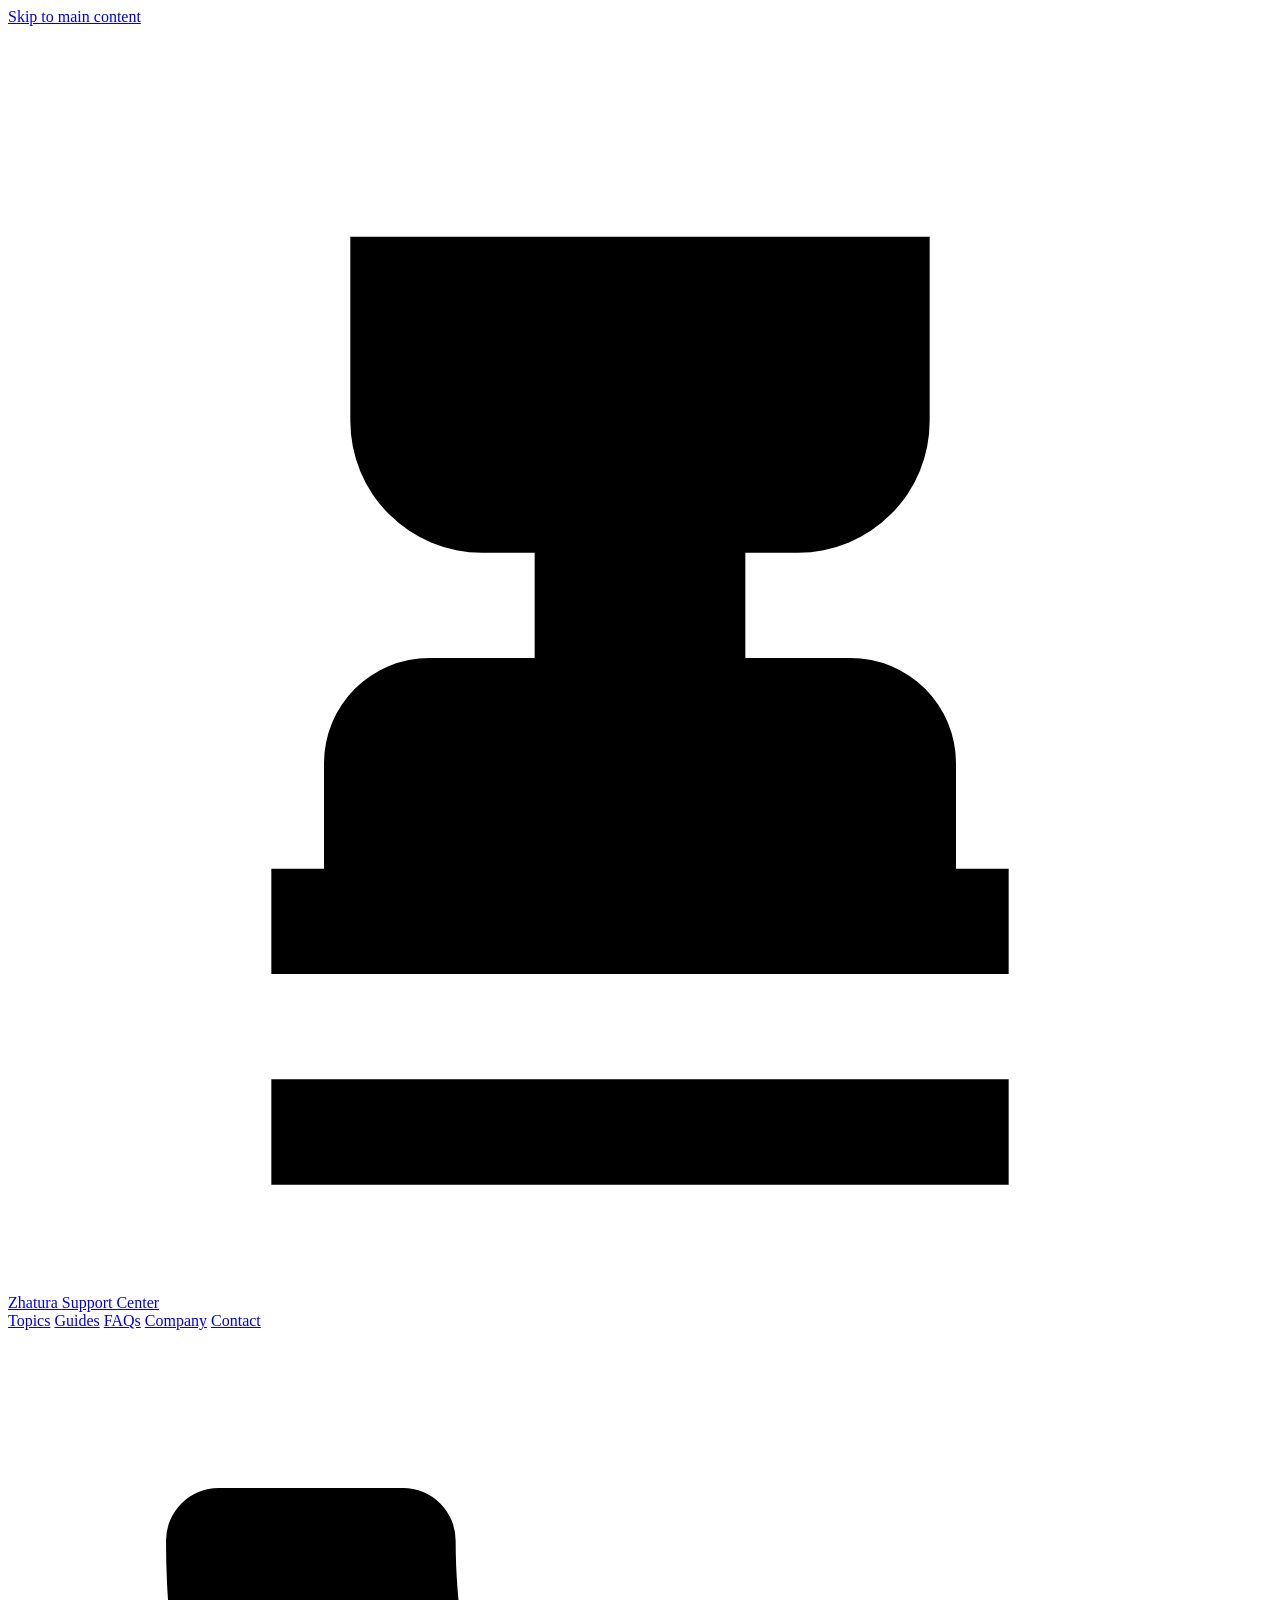
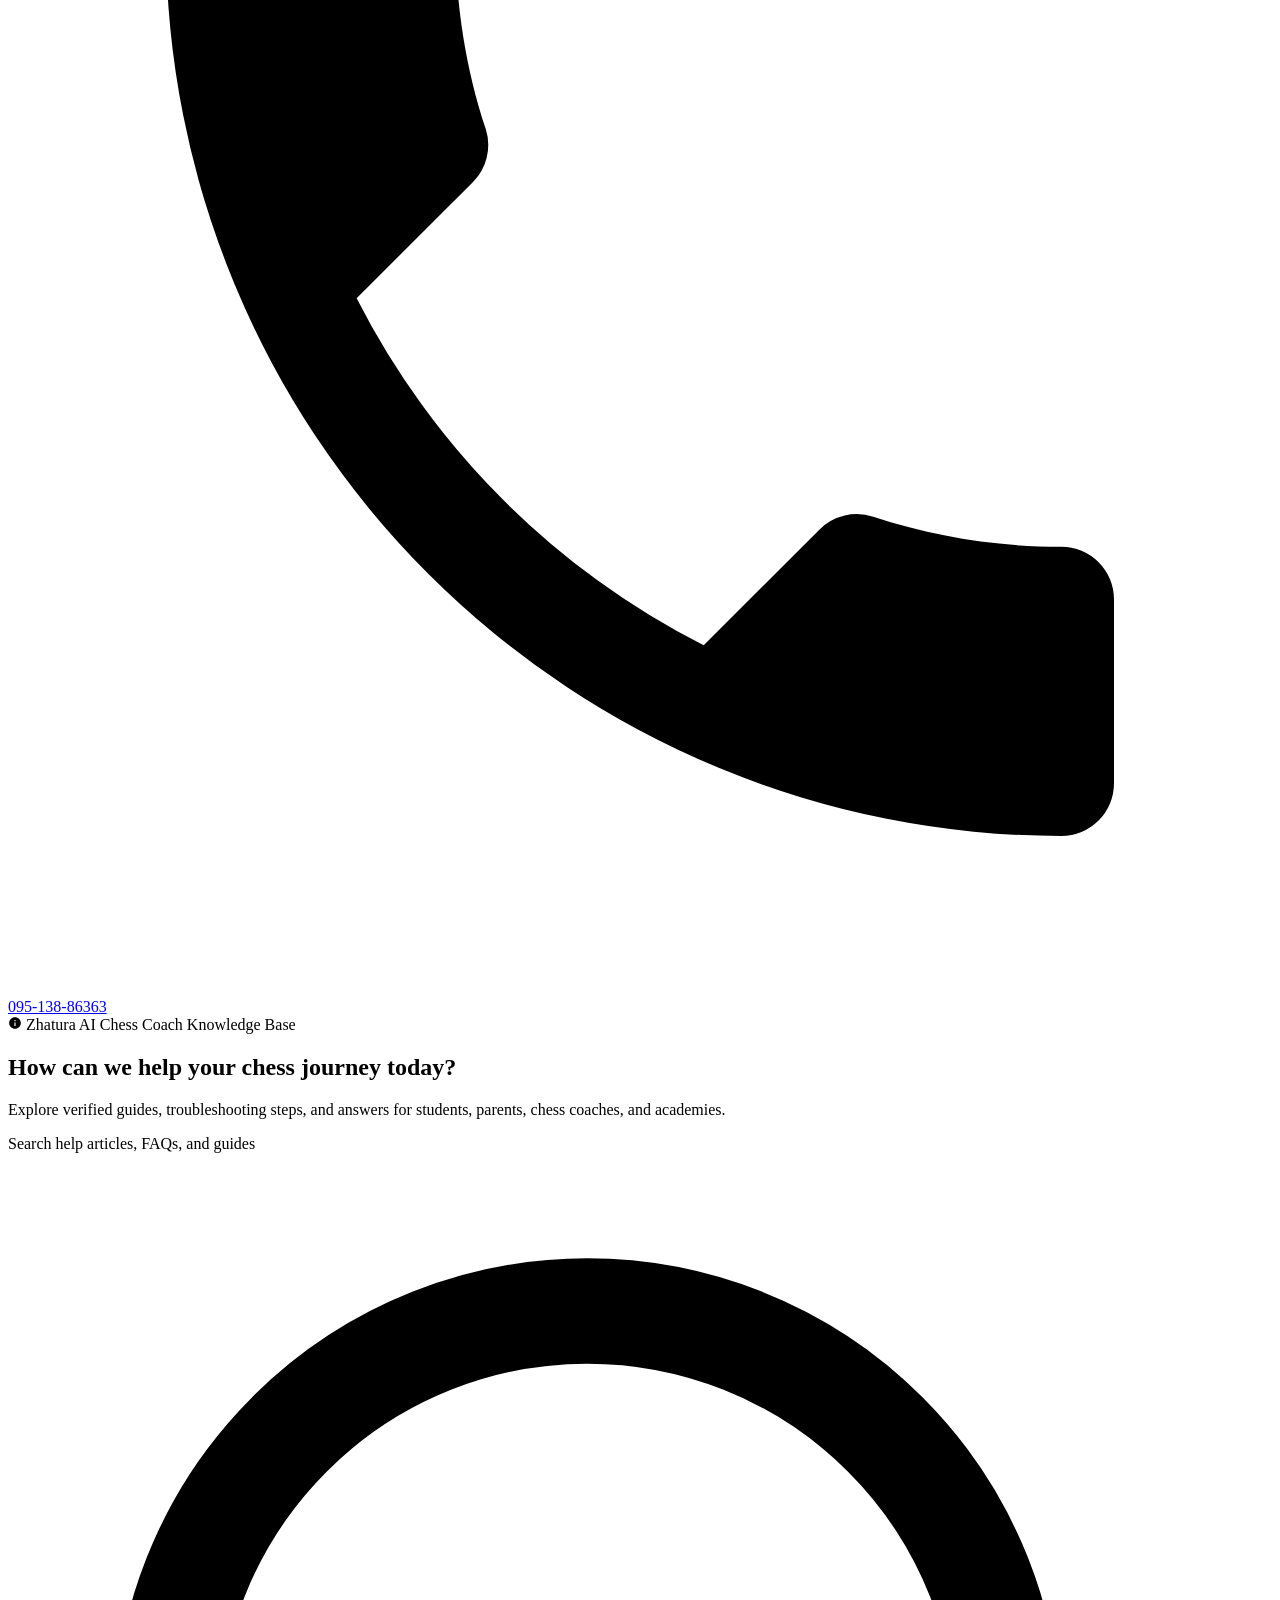
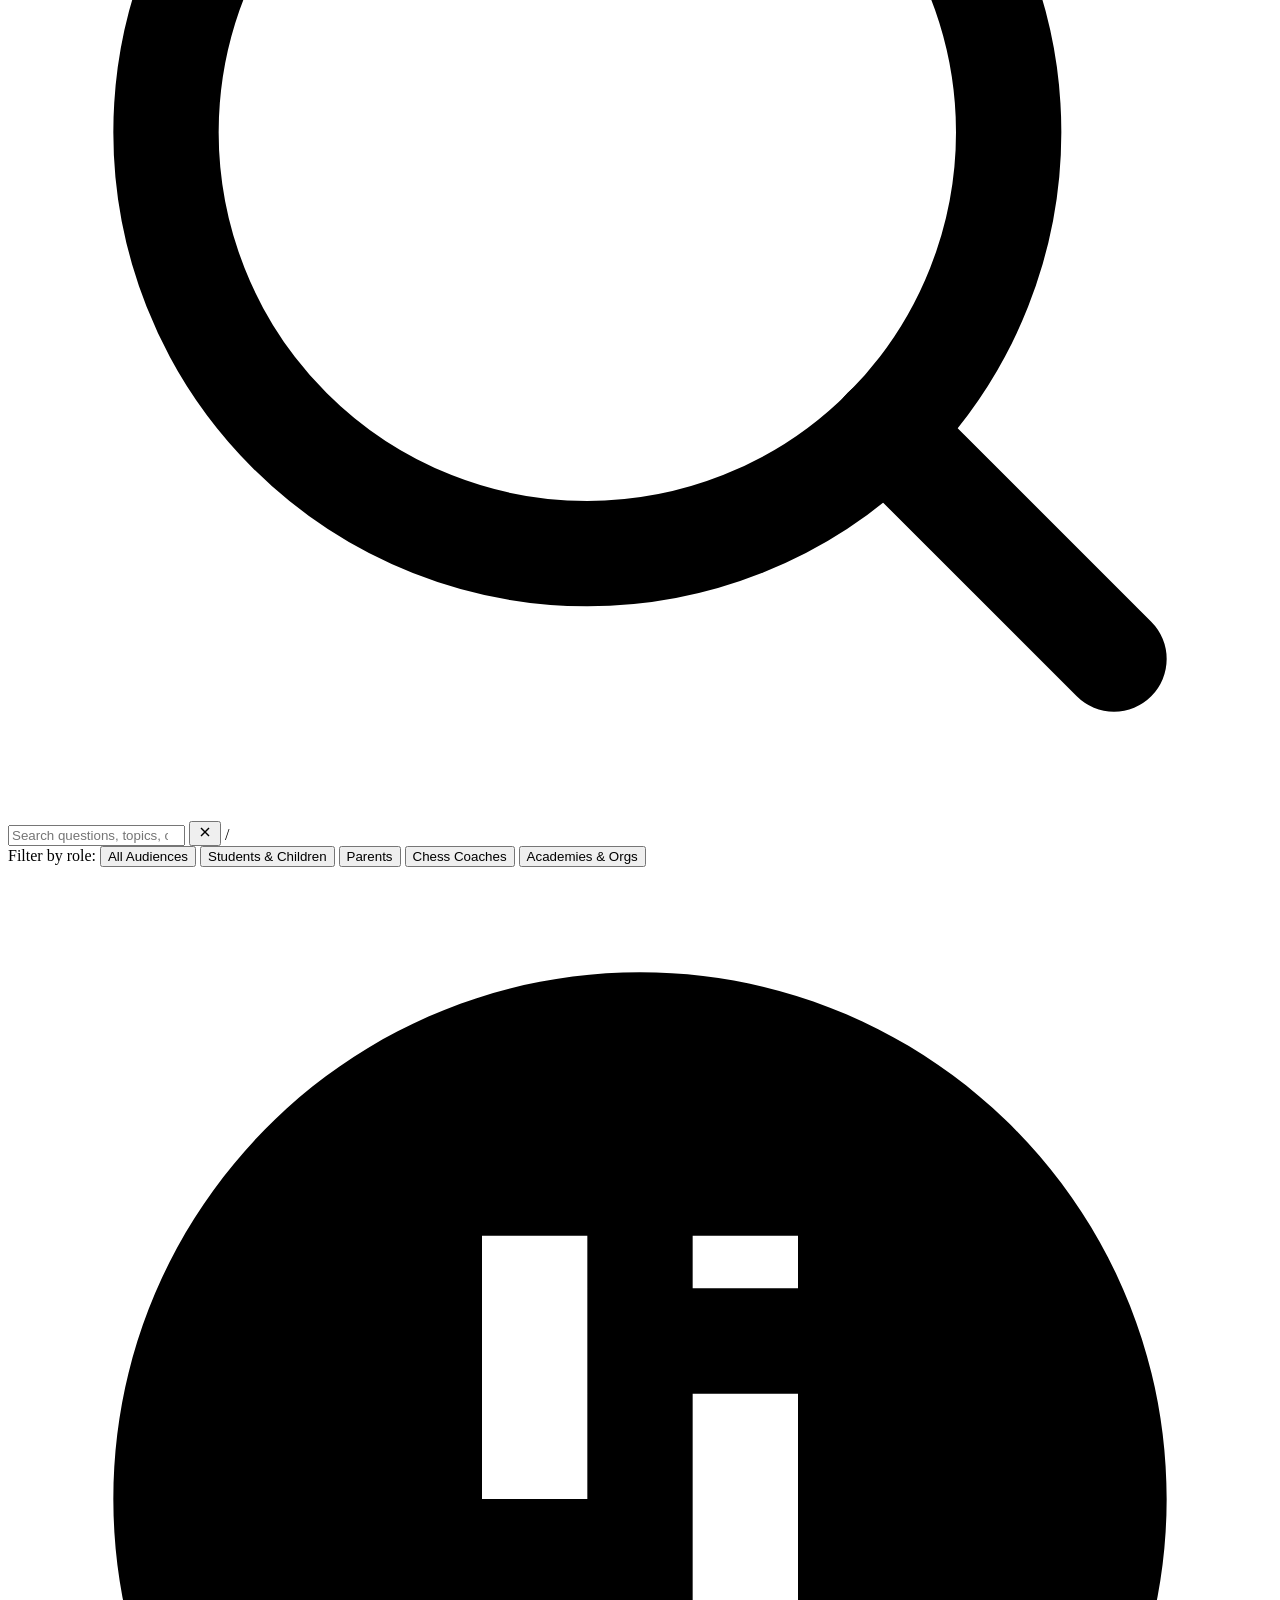
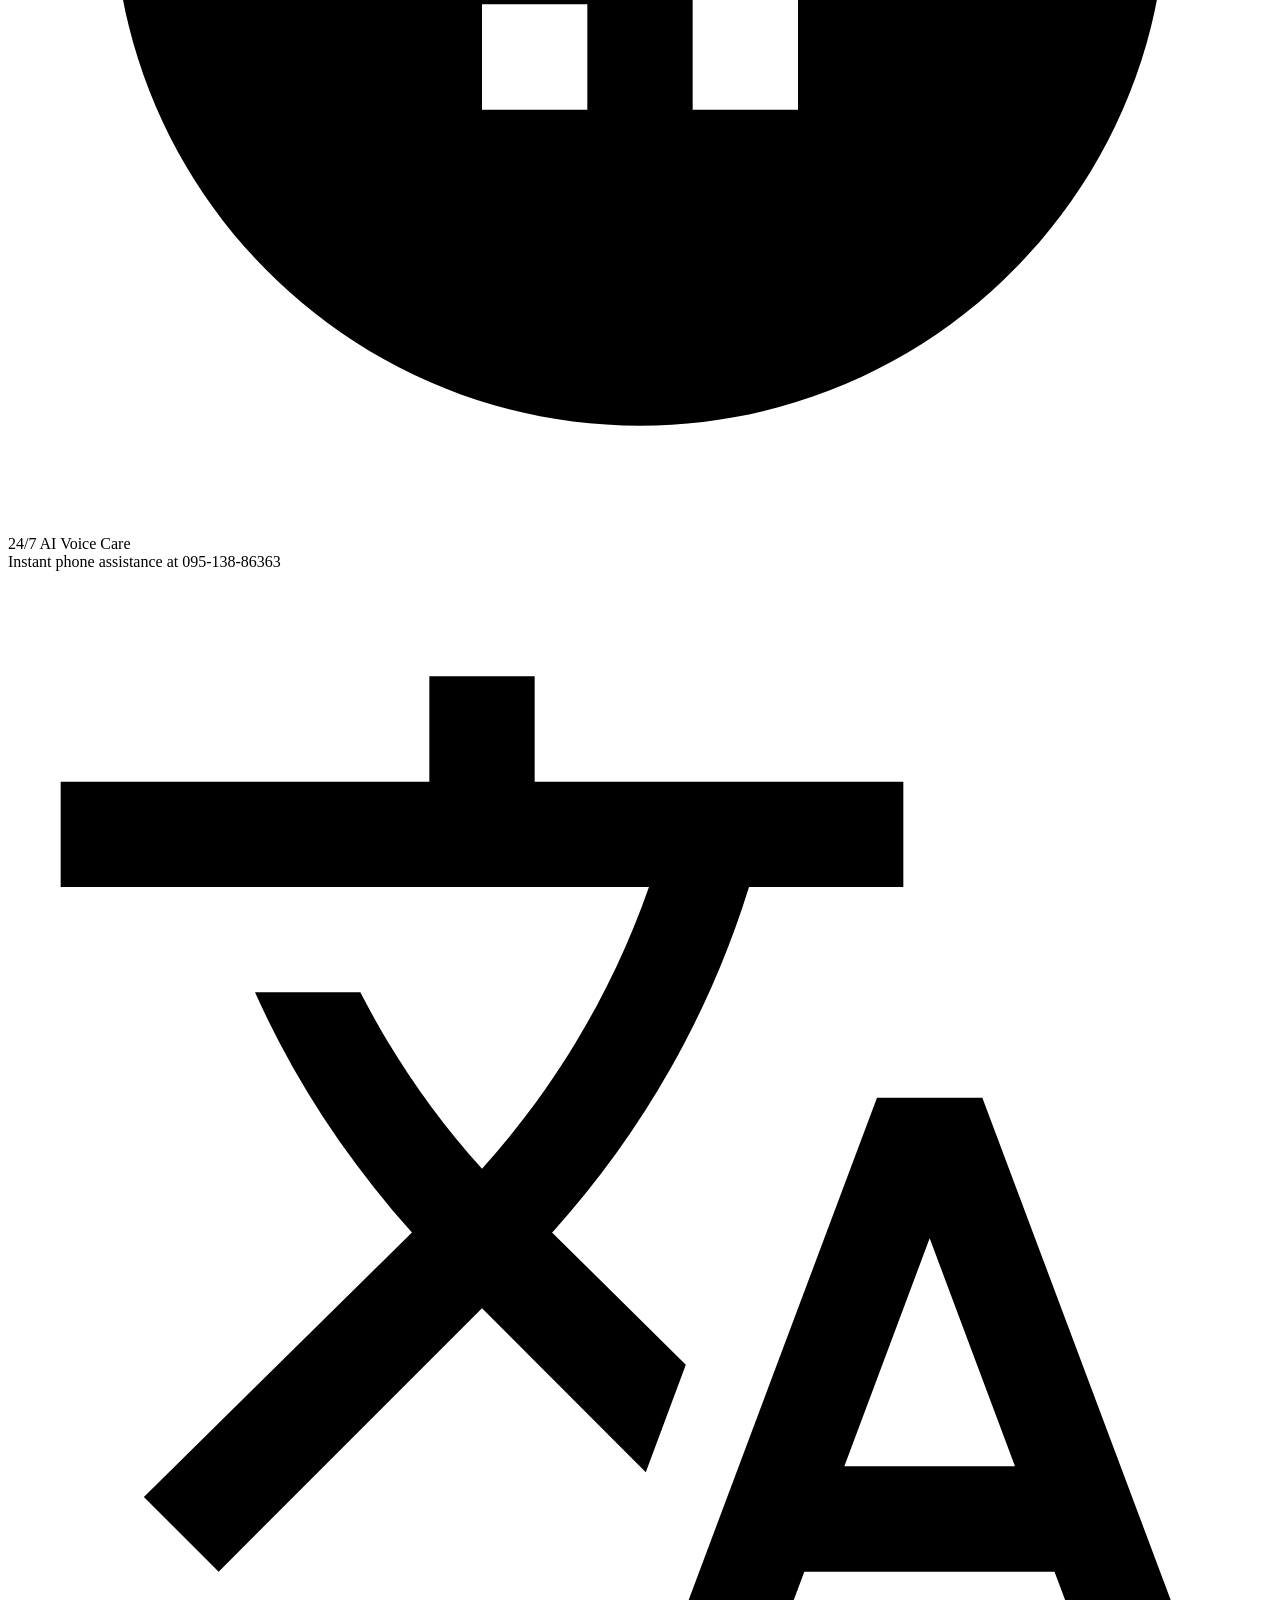
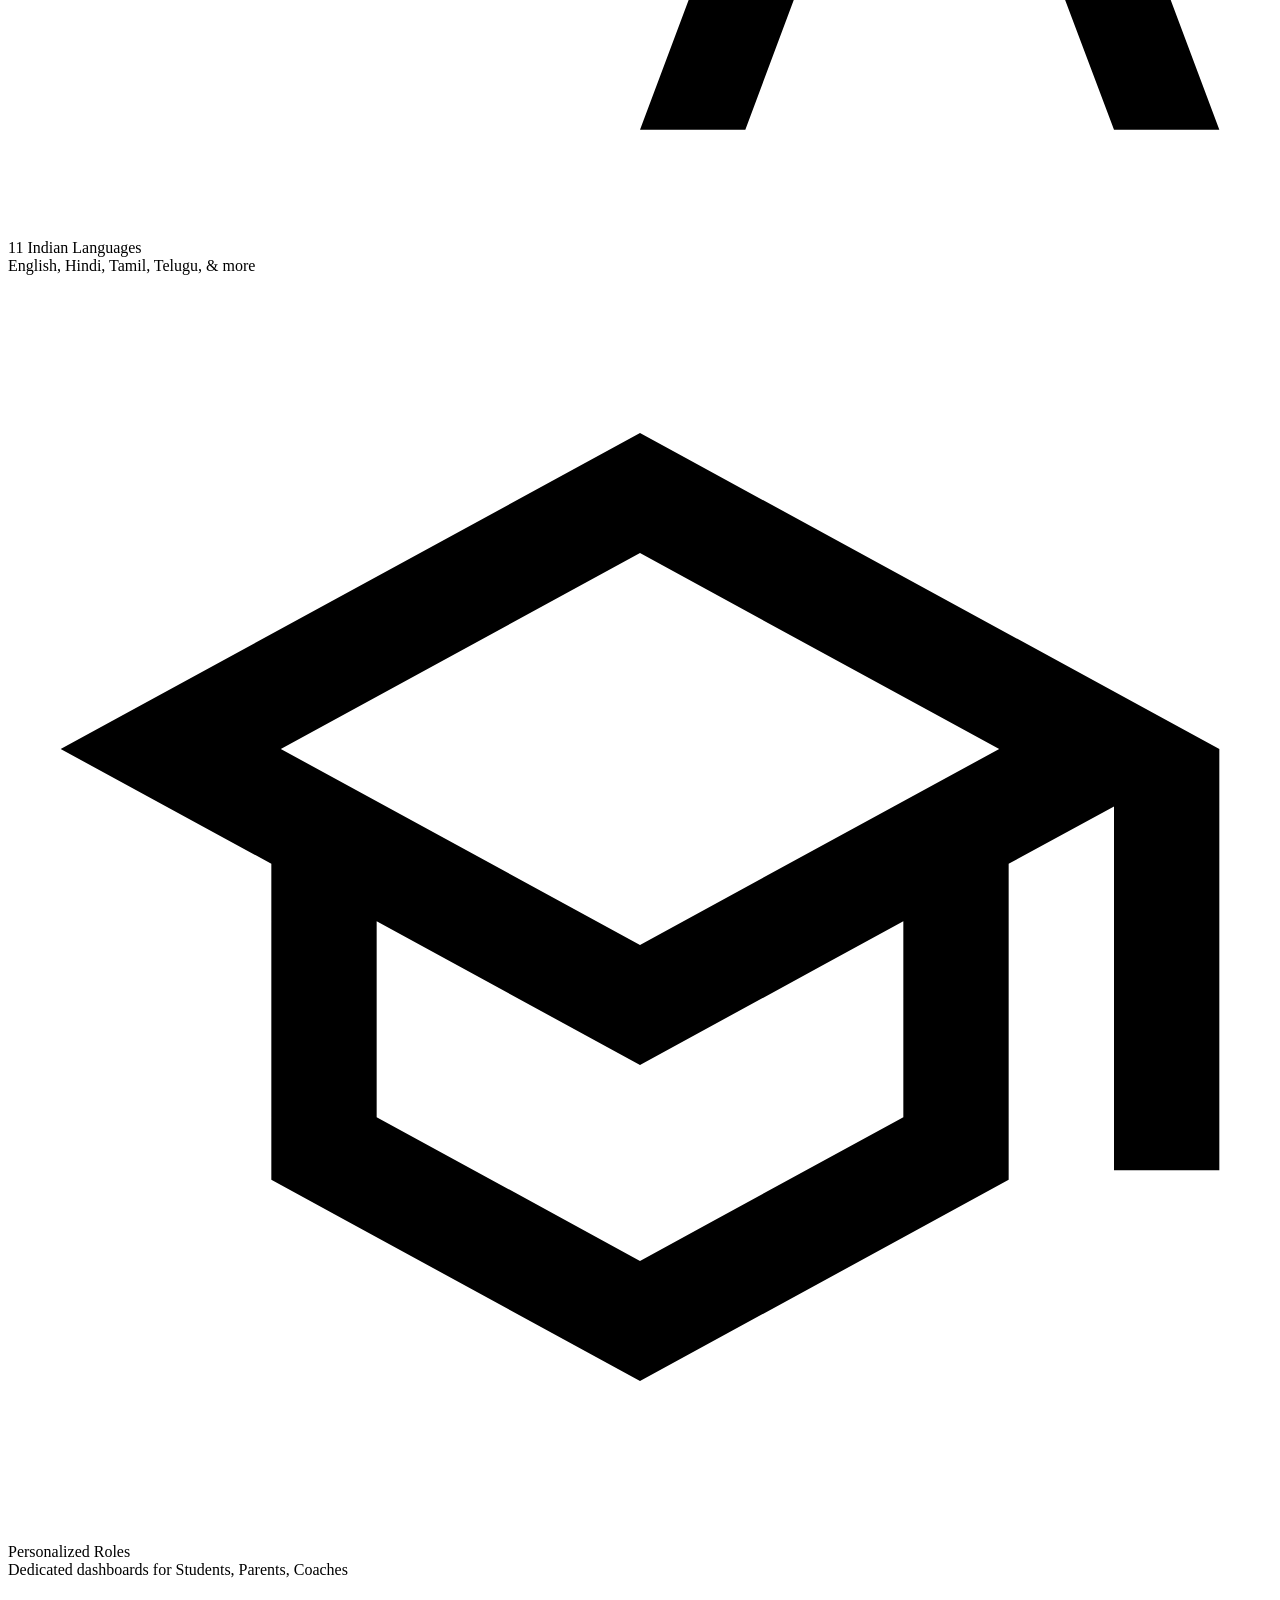
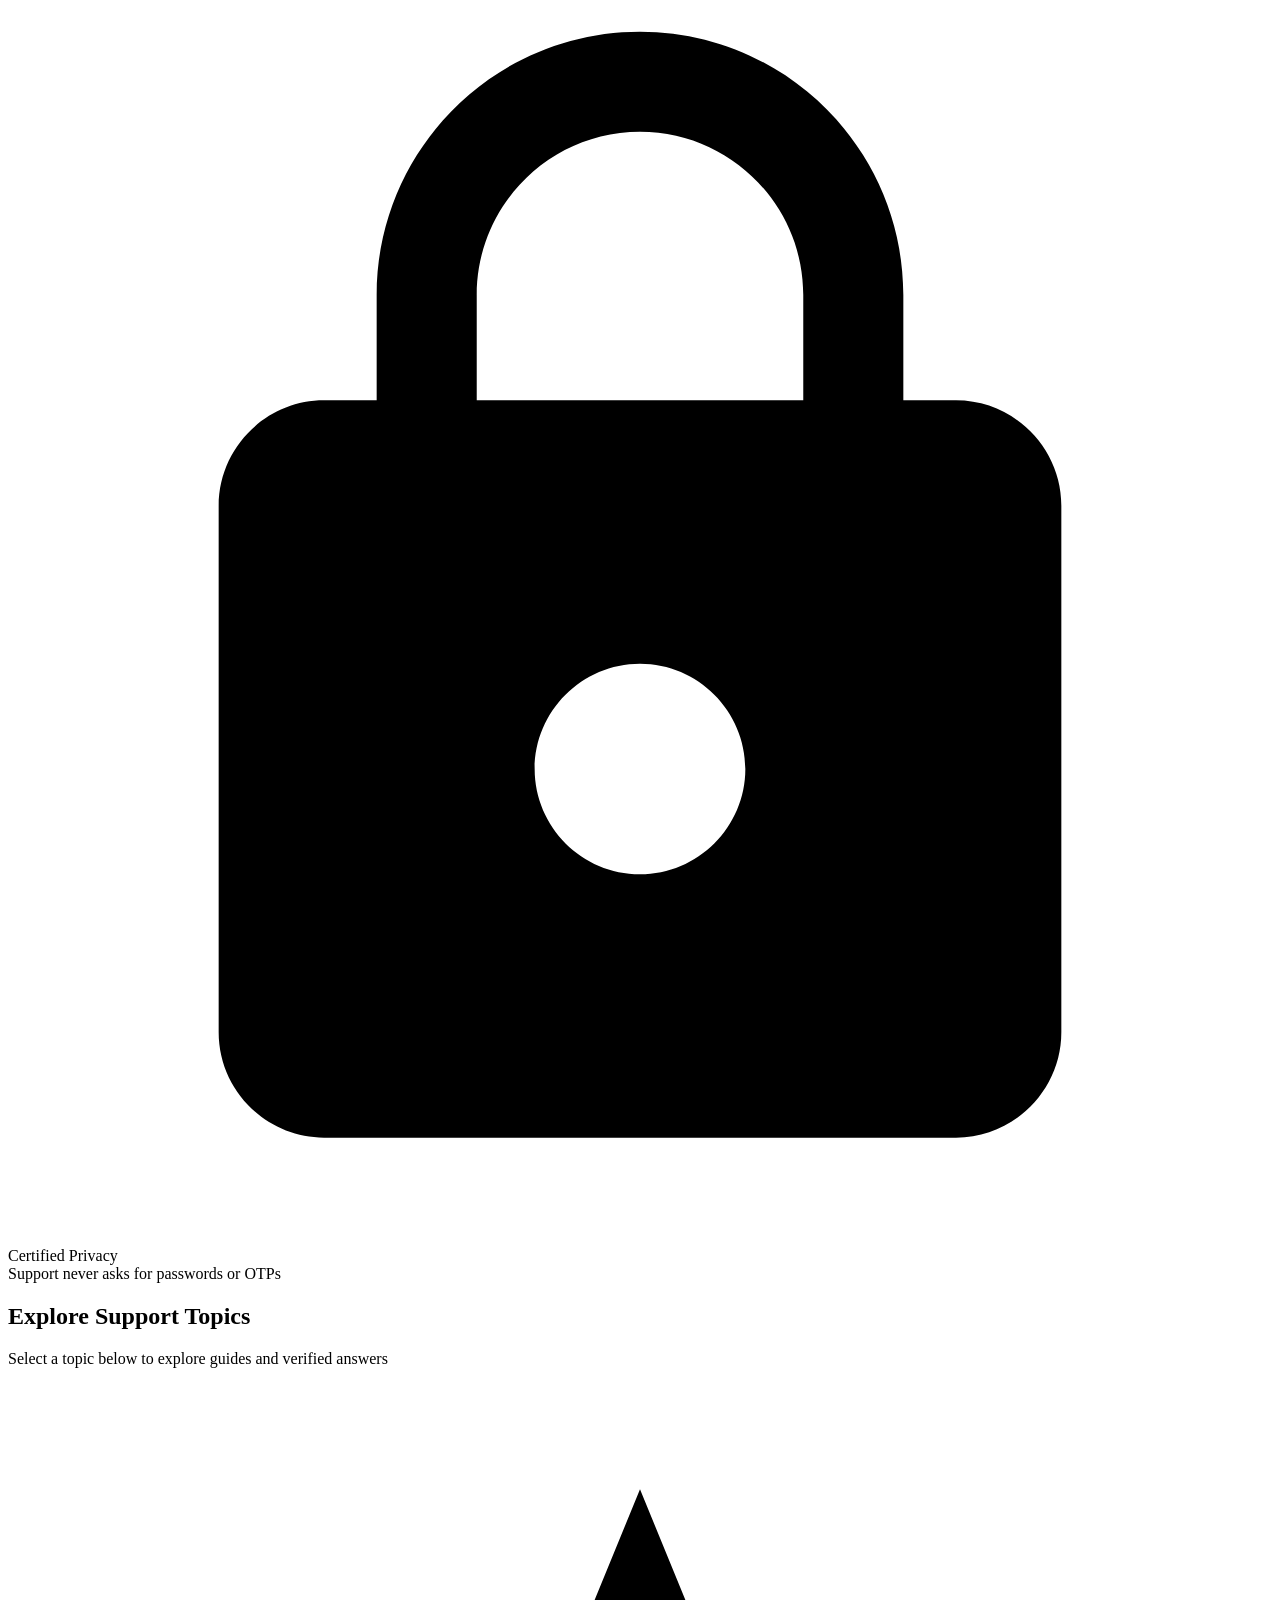
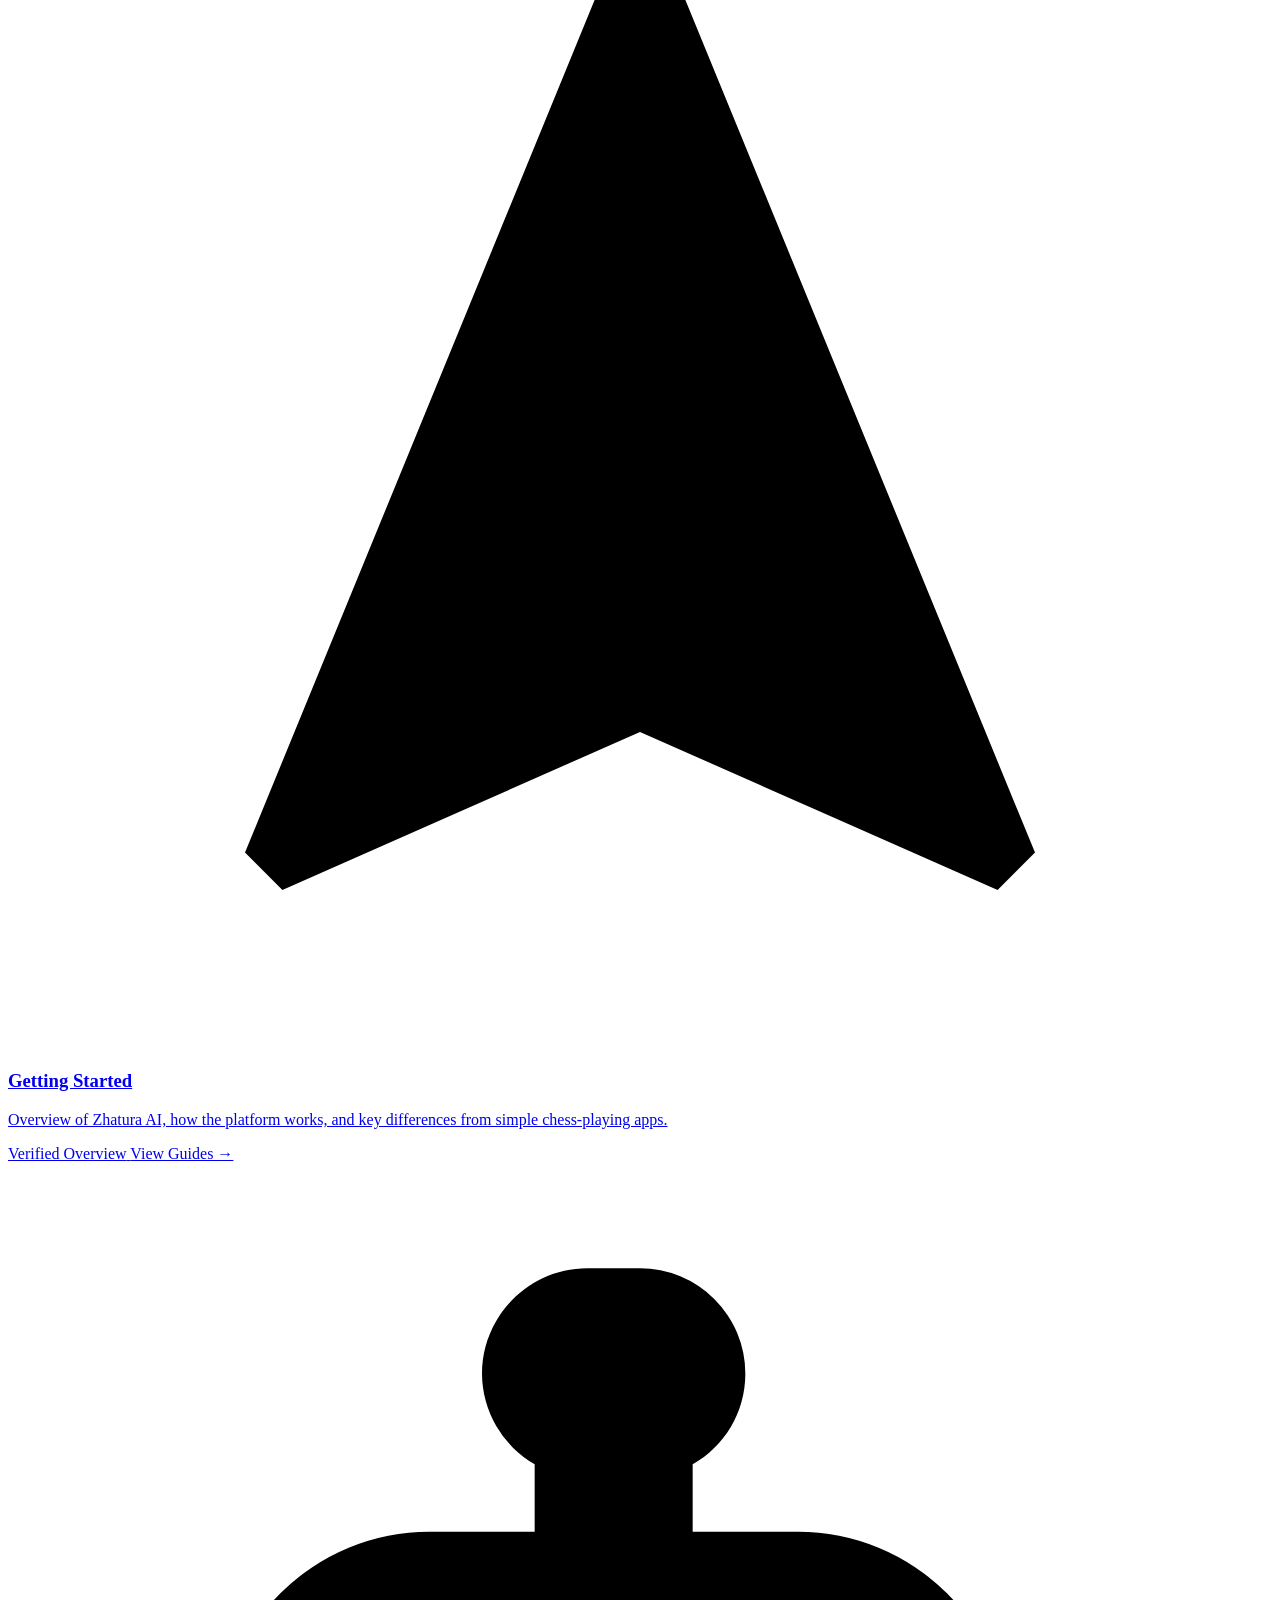
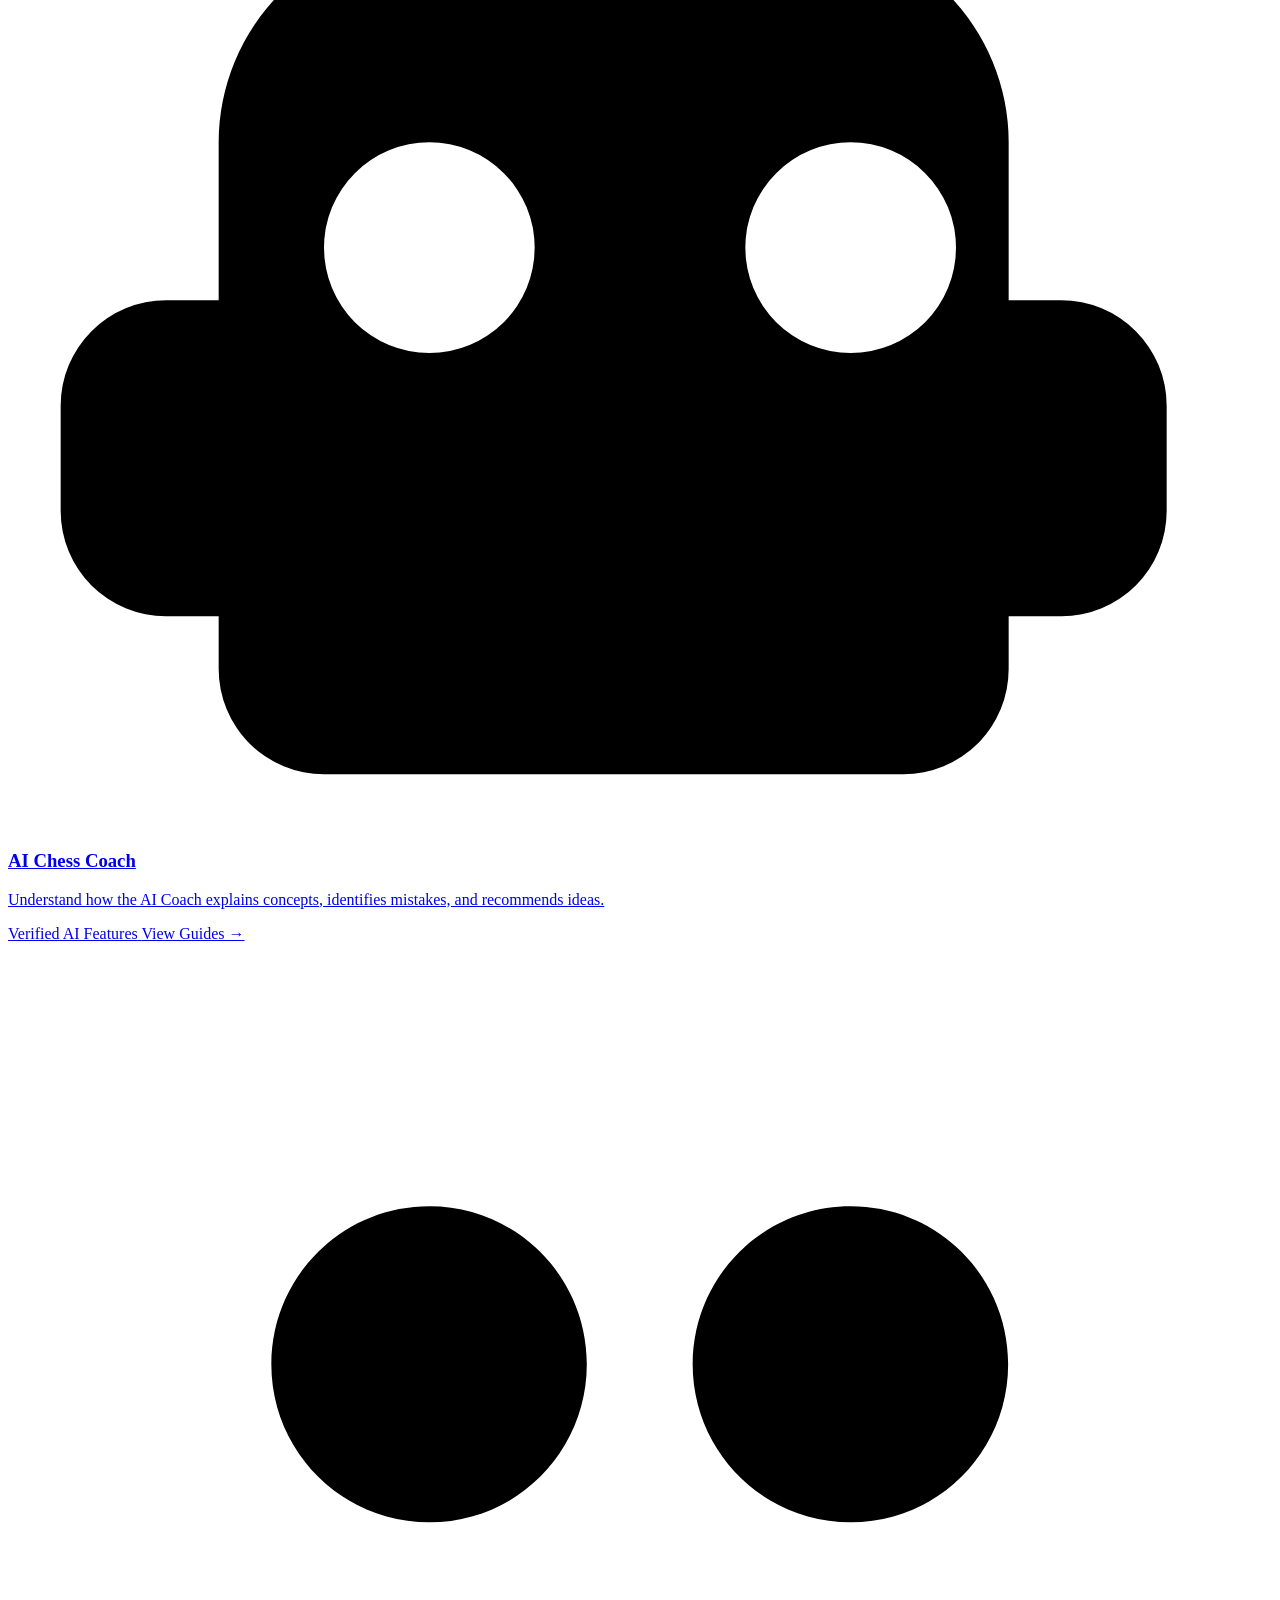
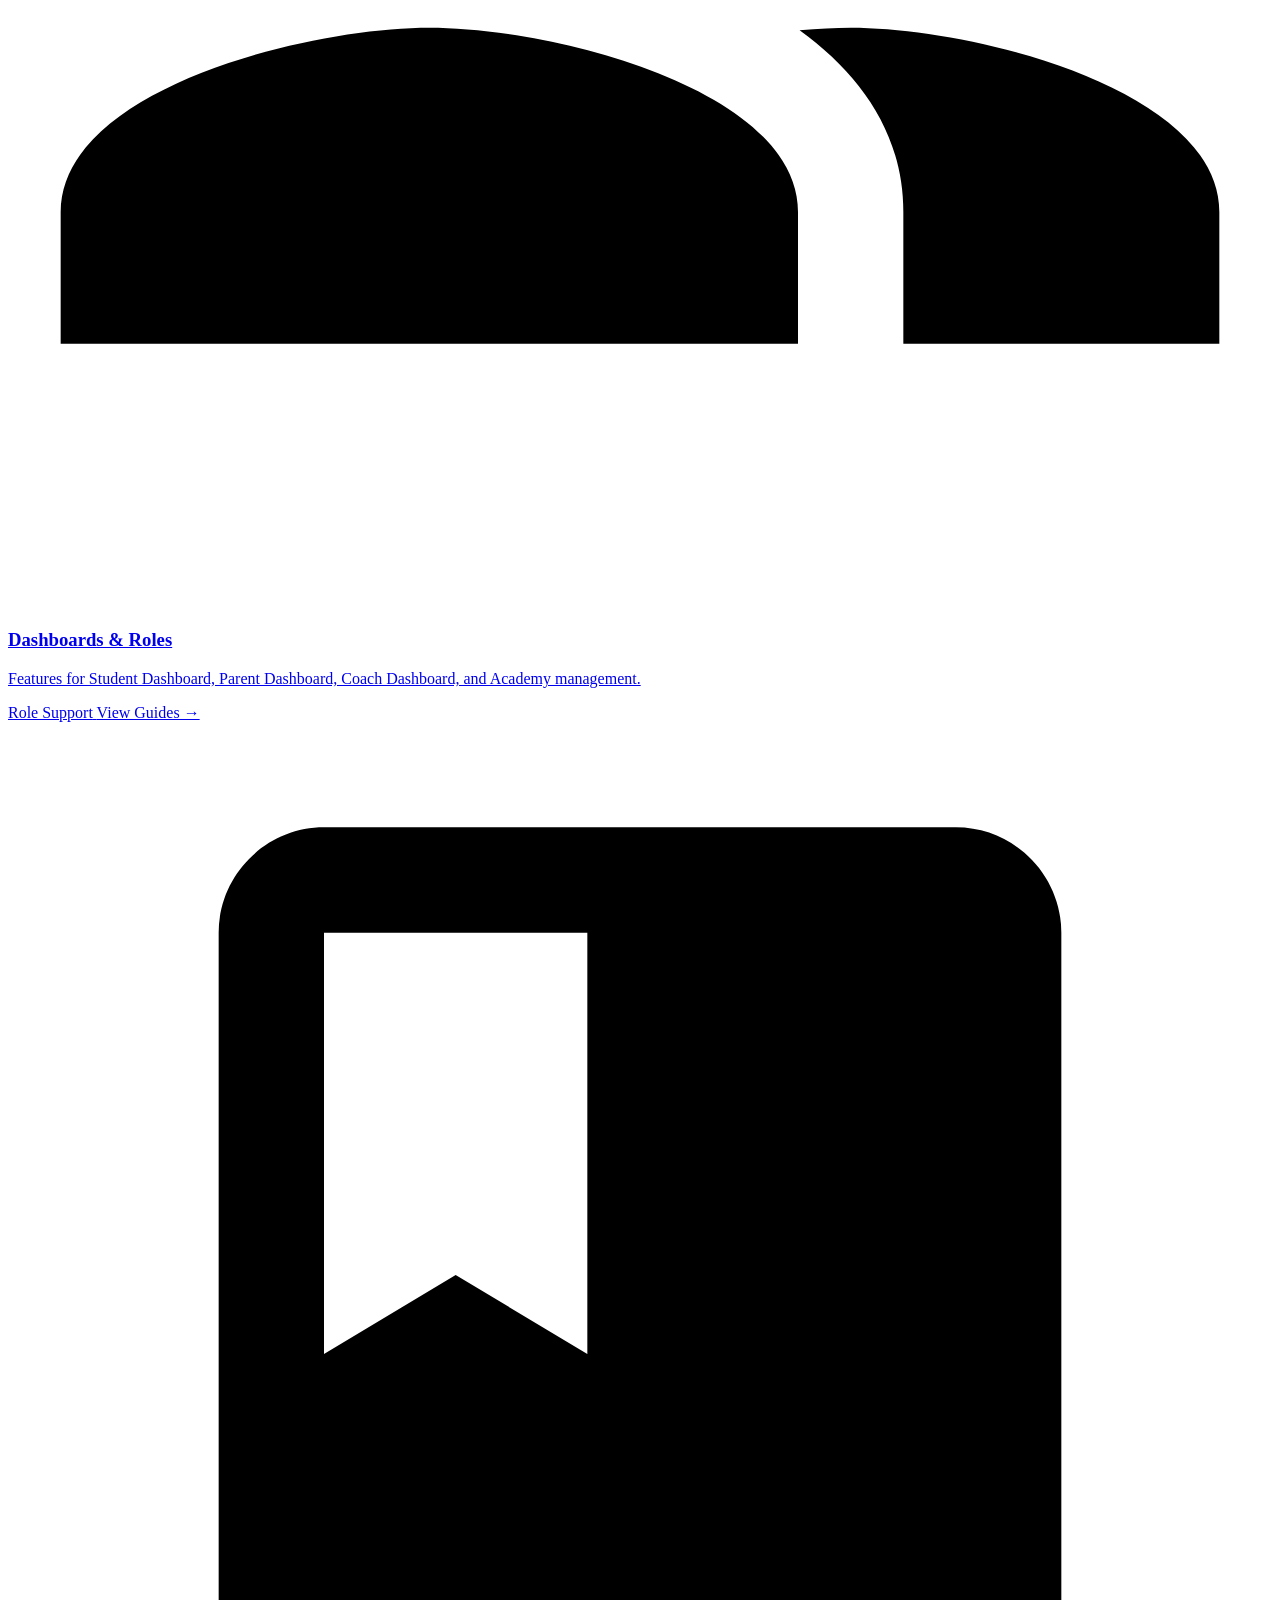
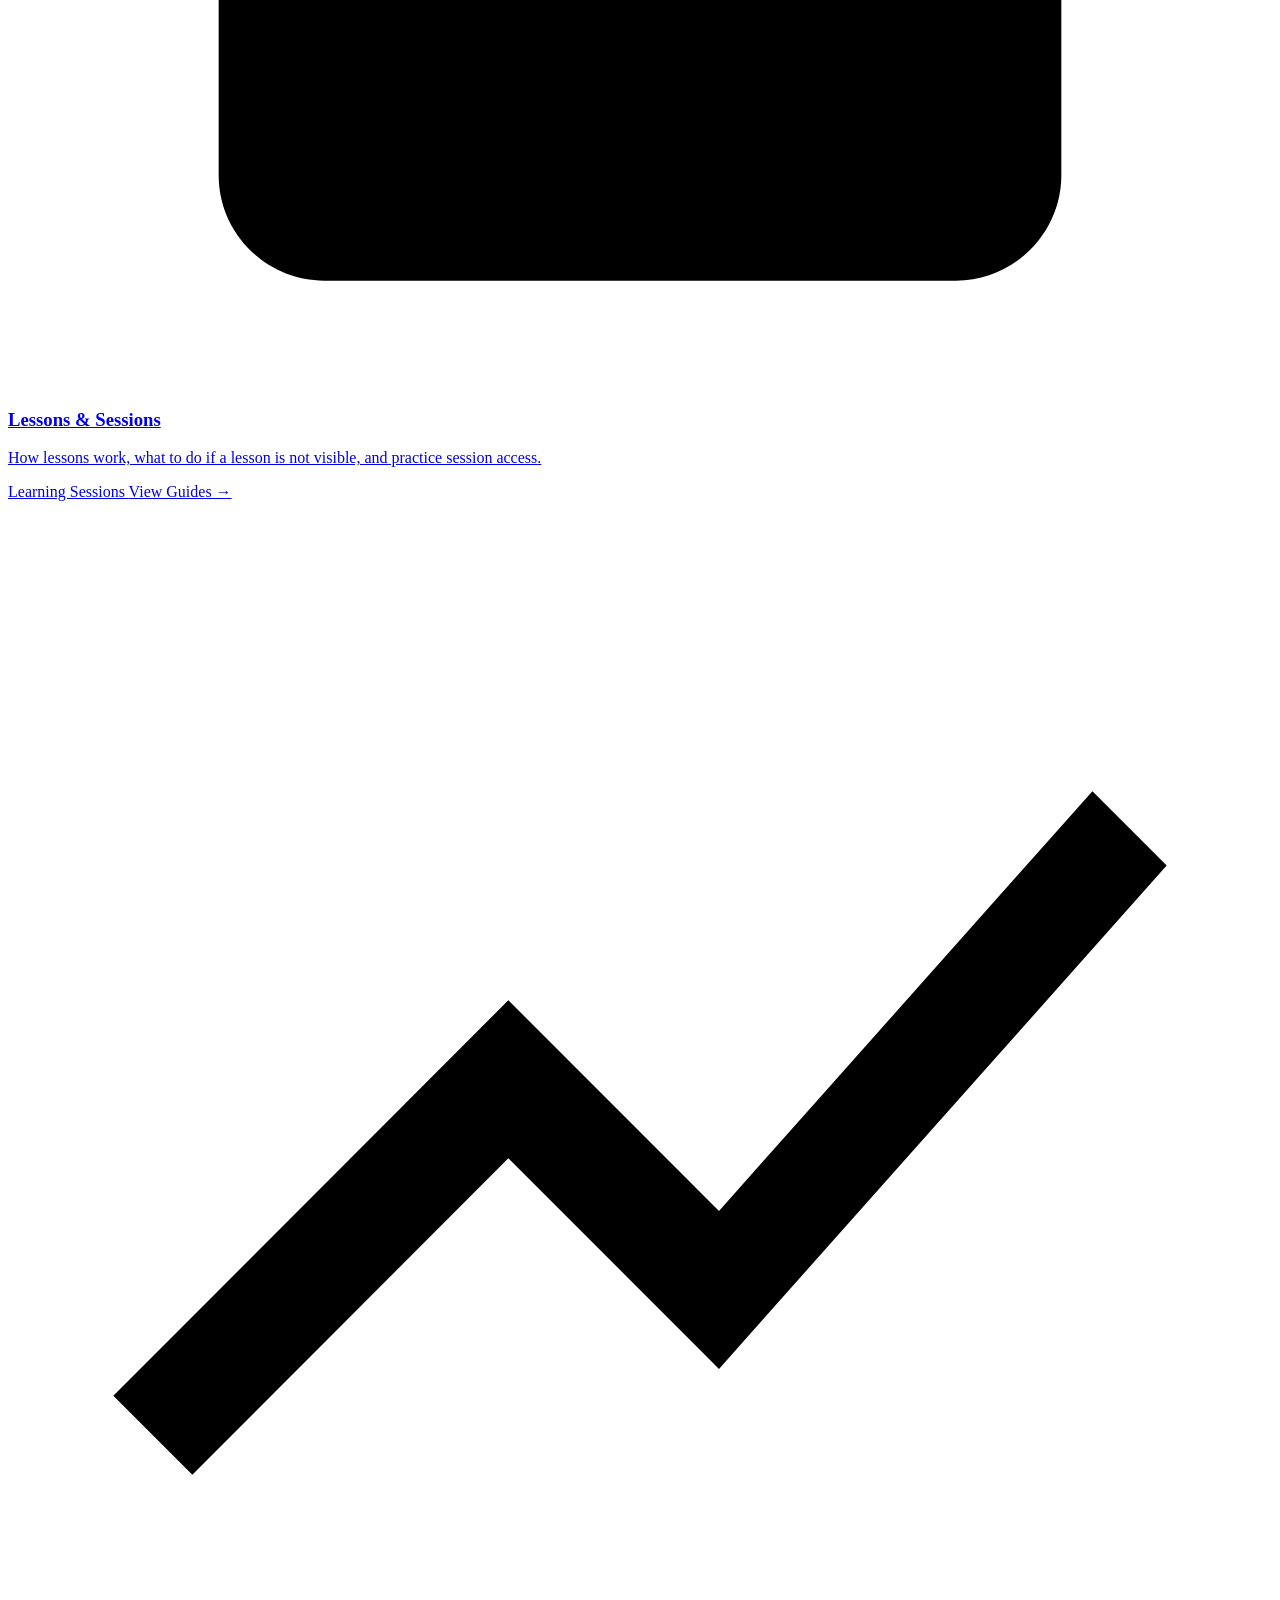
==== index.html @ fddf53a3 "Deploy to GitHub Pages" ====
<!DOCTYPE html>
<html lang="en">
<head>
  <meta charset="UTF-8">
  <meta name="viewport" content="width=device-width, initial-scale=1.0">
  <title>Zhatura AI Chess Coach — Customer Support & Help Center</title>
  <meta name="description" content="Official customer support and help center for Zhatura AI Chess Coach. Verified guides for students, parents, coaches, and chess academies.">
  <meta name="keywords" content="Zhatura, AI Chess Coach, Chess Learning, Student Dashboard, Parent Dashboard, Coach Dashboard, Customer Support, Chess Academy">
  <meta name="author" content="Namali Innovations Private Limited">
  <meta name="robots" content="index, follow">

  <!-- Open Graph / Social -->
  <meta property="og:type" content="website">
  <meta property="og:title" content="Zhatura AI Chess Coach — Customer Support & Help Center">
  <meta property="og:description" content="Find verified guides, FAQs, and 24/7 assistance for Zhatura AI Chess Coach learning platform.">
  <meta property="og:url" content="https://zhatura.com/support">
  <meta property="og:site_name" content="Zhatura Support">

  <!-- Favicon SVG -->
  <link rel="icon" type="image/svg+xml" href="data:image/svg+xml,%3Csvg xmlns='http://www.w3.org/2000/svg' viewBox='0 0 24 24' fill='%232563EB'%3E%3Cpath d='M19 22H5v-2h14v2M19 18H5v-2h14v2M17.5 7.5a2.5 2.5 0 0 1-2.5 2.5H14v2h2a2 2 0 0 1 2 2v2H6v-2a2 2 0 0 1 2-2h2v-2H9a2.5 2.5 0 0 1-2.5-2.5V4h11v3.5z'/%3E%3C/svg%3E">

  <!-- Stylesheet -->
  <link rel="stylesheet" href="/support/static/styles.css">
  <script>
    if (window.location.protocol === 'file:') {
      document.write('<link rel="stylesheet" href="./styles.css">');
    }
  </script>

  <!-- Structured Data: Organization -->
  <script type="application/ld+json">
  {
    "@context": "https://schema.org",
    "@type": "Organization",
    "name": "Namali Innovations Private Limited",
    "legalName": "Namali Innovations Private Limited",
    "foundingDate": "2025-07-23",
    "url": "https://zhatura.com",
    "logo": "https://zhatura.com/assets/logo.svg",
    "contactPoint": {
      "@type": "ContactPoint",
      "telephone": "+91-95138-86363",
      "contactType": "customer service",
      "availableLanguage": [
        "English", "Hindi", "Bengali", "Tamil", "Telugu",
        "Kannada", "Malayalam", "Marathi", "Gujarati", "Punjabi", "Odia"
      ]
    },
    "address": {
      "@type": "PostalAddress",
      "streetAddress": "6/124, Golden City, Nochiodaipatty, Koovanuthu",
      "addressLocality": "Dindigul",
      "addressRegion": "Tamil Nadu",
      "postalCode": "624003",
      "addressCountry": "IN"
    }
  }
  </script>

  <!-- Structured Data: FAQPage -->
  <script type="application/ld+json">
  {
    "@context": "https://schema.org",
    "@type": "FAQPage",
    "mainEntity": [
      {
        "@type": "Question",
        "name": "What is Zhatura?",
        "acceptedAnswer": {
          "@type": "Answer",
          "text": "Zhatura is an AI-powered chess learning platform for students, children, parents, chess coaches, chess academies, and organizations."
        }
      },
      {
        "@type": "Question",
        "name": "What is the Zhatura AI Chess Coach?",
        "acceptedAnswer": {
          "@type": "Answer",
          "text": "The Zhatura AI Chess Coach is Zhatura's AI coach for learning chess. It explains concepts, points out mistakes, and suggests better ideas during practice and review."
        }
      },
      {
        "@type": "Question",
        "name": "How do students log into Zhatura?",
        "acceptedAnswer": {
          "@type": "Answer",
          "text": "Students log in through the Student Dashboard. For account-specific issues, contact customer support at 095-138-86363."
        }
      },
      {
        "@type": "Question",
        "name": "Can parents track child chess learning progress?",
        "acceptedAnswer": {
          "@type": "Answer",
          "text": "Yes, parents can view their child's chess learning progress in the dedicated Parent Dashboard."
        }
      },
      {
        "@type": "Question",
        "name": "How can I inquire about current plans and pricing?",
        "acceptedAnswer": {
          "@type": "Answer",
          "text": "For current plan or pricing information, please contact Zhatura Customer Support directly at 095-138-86363."
        }
      }
    ]
  }
  </script>
</head>
<body>
  <!-- Accessible Skip Link -->
  <a href="#main-content" class="skip-link">Skip to main content</a>

  <!-- Site Header -->
  <header class="site-header" role="banner">
    <div class="header-container">
      <a href="/support" class="brand-wrapper" aria-label="Zhatura Support Home">
        <div class="brand-icon" aria-hidden="true">
          <!-- Chess Knight SVG Icon -->
          <svg viewBox="0 0 24 24">
            <path d="M19 22H5v-2h14v2M19 18H5v-2h14v2M17.5 7.5a2.5 2.5 0 0 1-2.5 2.5H14v2h2a2 2 0 0 1 2 2v2H6v-2a2 2 0 0 1 2-2h2v-2H9a2.5 2.5 0 0 1-2.5-2.5V4h11v3.5z"/>
          </svg>
        </div>
        <span class="brand-title">
          Zhatura
          <span class="brand-badge">Support Center</span>
        </span>
      </a>

      <nav class="site-nav" role="navigation" aria-label="Support Navigation">
        <a href="#categories-section" class="nav-link">Topics</a>
        <a href="#articles-section" class="nav-link">Guides</a>
        <a href="#faqs-section" class="nav-link">FAQs</a>
        <a href="#company-section" class="nav-link">Company</a>
        <a href="#contact-section" class="nav-link">Contact</a>
      </nav>

      <div class="header-cta">
        <a href="tel:09513886363" class="phone-cta-btn" aria-label="Call Zhatura Support at 095-138-86363">
          <svg viewBox="0 0 24 24" aria-hidden="true"><path d="M6.62 10.79a15.053 15.053 0 006.59 6.59l2.2-2.2a1 1 0 011.02-.24c1.12.37 2.33.57 3.57.57a1 1 0 011 1V20a1 1 0 01-1 1A17 17 0 013 4a1 1 0 011-1h3.5a1 1 0 011 1c0 1.25.2 2.45.57 3.57a1 1 0 01-.25 1.02l-2.2 2.2z"/></svg>
          <span>095-138-86363</span>
        </a>
      </div>
    </div>
  </header>

  <!-- Support Hero Banner -->
  <section class="support-hero" aria-labelledby="hero-heading">
    <div class="hero-pattern" aria-hidden="true"></div>
    <div class="hero-container">
      <div class="hero-badge">
        <svg width="14" height="14" viewBox="0 0 24 24" fill="currentColor" aria-hidden="true"><path d="M12 2C6.48 2 2 6.48 2 12s4.48 10 10 10 10-4.48 10-10S17.52 2 12 2zm1 15h-2v-6h2v6zm0-8h-2V7h2v2z"/></svg>
        <span>Zhatura AI Chess Coach Knowledge Base</span>
      </div>
      <h1 id="hero-heading" class="hero-title">How can we help your chess journey today?</h1>
      <p class="hero-subtitle">
        Explore verified guides, troubleshooting steps, and answers for students, parents, chess coaches, and academies.
      </p>

      <!-- Instant Search Box -->
      <div class="search-wrapper" role="search">
        <label for="support-search" class="sr-only">Search help articles, FAQs, and guides</label>
        <div class="search-box">
          <svg class="search-icon" viewBox="0 0 24 24" fill="none" stroke="currentColor" stroke-width="2" stroke-linecap="round" stroke-linejoin="round" aria-hidden="true">
            <circle cx="11" cy="11" r="8"></circle>
            <line x1="21" y1="21" x2="16.65" y2="16.65"></line>
          </svg>
          <input
            type="search"
            id="support-search"
            class="search-input"
            placeholder="Search questions, topics, or keywords (e.g. 'Student Dashboard', 'AI Coach', 'Login')..."
            autocomplete="off"
            spellcheck="false"
          >
          <button type="button" id="search-clear-btn" class="search-clear-btn" aria-label="Clear search input">
            <svg width="16" height="16" viewBox="0 0 24 24" fill="none" stroke="currentColor" stroke-width="2"><line x1="18" y1="6" x2="6" y2="18"></line><line x1="6" y1="6" x2="18" y2="18"></line></svg>
          </button>
          <span class="search-shortcut" aria-hidden="true">/</span>
        </div>
      </div>

      <!-- Audience Filter Switcher -->
      <div class="audience-bar" role="tablist" aria-label="Filter guides by audience">
        <span class="audience-label">Filter by role:</span>
        <button type="button" class="audience-pill active" data-audience="all" role="tab" aria-selected="true">All Audiences</button>
        <button type="button" class="audience-pill" data-audience="student" role="tab" aria-selected="false">Students & Children</button>
        <button type="button" class="audience-pill" data-audience="parent" role="tab" aria-selected="false">Parents</button>
        <button type="button" class="audience-pill" data-audience="coach" role="tab" aria-selected="false">Chess Coaches</button>
        <button type="button" class="audience-pill" data-audience="academy" role="tab" aria-selected="false">Academies & Orgs</button>
      </div>
    </div>
  </section>

  <!-- Main Content Body -->
  <main id="main-content" class="main-content" role="main">

    <!-- Trust & Operational Highlights -->
    <div class="trust-bar" aria-label="Support Highlights">
      <div class="trust-item">
        <div class="trust-icon" aria-hidden="true">
          <svg viewBox="0 0 24 24"><path d="M12 2C6.48 2 2 6.48 2 12s4.48 10 10 10 10-4.48 10-10S17.52 2 12 2zm-1 14H9v-2h2v2zm0-4H9V7h2v5zm4 4h-2v-6h2v6zm0-8h-2V7h2v1z"/></svg>
        </div>
        <div>
          <div class="trust-title">24/7 AI Voice Care</div>
          <div class="trust-desc">Instant phone assistance at 095-138-86363</div>
        </div>
      </div>

      <div class="trust-item">
        <div class="trust-icon emerald" aria-hidden="true">
          <svg viewBox="0 0 24 24"><path d="M12.87 15.07l-2.54-2.51.03-.03A17.52 17.52 0 0014.07 6H17V4h-7V2H8v2H1v2h11.17C11.5 7.92 10.44 9.75 9 11.35 8.07 10.32 7.3 9.19 6.69 8h-2c.73 1.63 1.73 3.17 2.98 4.56l-5.09 5.02L4 19l5-5 3.11 3.11.76-2.04zM18.5 10h-2L12 22h2l1.12-3h4.75L21 22h2l-4.5-12zm-2.62 7l1.62-4.33L19.12 17h-3.24z"/></svg>
        </div>
        <div>
          <div class="trust-title">11 Indian Languages</div>
          <div class="trust-desc">English, Hindi, Tamil, Telugu, & more</div>
        </div>
      </div>

      <div class="trust-item">
        <div class="trust-icon gold" aria-hidden="true">
          <svg viewBox="0 0 24 24"><path d="M12 3L1 9l4 2.18v6L12 21l7-3.82v-6l2-1.09V17h2V9L12 3zm6.82 6L12 12.72 5.18 9 12 5.28 18.82 9zM17 15.99l-5 2.73-5-2.73v-3.72L12 15l5-2.73v3.72z"/></svg>
        </div>
        <div>
          <div class="trust-title">Personalized Roles</div>
          <div class="trust-desc">Dedicated dashboards for Students, Parents, Coaches</div>
        </div>
      </div>

      <div class="trust-item">
        <div class="trust-icon" aria-hidden="true">
          <svg viewBox="0 0 24 24"><path d="M18 8h-1V6c0-2.76-2.24-5-5-5S7 3.24 7 6v2H6c-1.1 0-2 .9-2 2v10c0 1.1.9 2 2 2h12c1.1 0 2-.9 2-2V10c0-1.1-.9-2-2-2zm-6 9c-1.1 0-2-.9-2-2s.9-2 2-2 2 .9 2 2-.9 2-2 2zm3.1-9H8.9V6c0-1.71 1.39-3.1 3.1-3.1 1.71 0 3.1 1.39 3.1 3.1v2z"/></svg>
        </div>
        <div>
          <div class="trust-title">Certified Privacy</div>
          <div class="trust-desc">Support never asks for passwords or OTPs</div>
        </div>
      </div>
    </div>

    <!-- Help Categories Section -->
    <section id="categories-section" aria-labelledby="categories-heading">
      <div class="section-header">
        <div>
          <h2 id="categories-heading" class="section-title">Explore Support Topics</h2>
          <p class="section-subtitle">Select a topic below to explore guides and verified answers</p>
        </div>
      </div>

      <div class="categories-grid" id="categories-grid">
        <!-- 1. Getting Started -->
        <a href="#articles-section" class="category-card" data-category="getting-started">
          <div class="category-icon-wrapper" aria-hidden="true">
            <svg viewBox="0 0 24 24"><path d="M12 2L4.5 20.29l.71.71L12 18l6.79 3 .71-.71z"/></svg>
          </div>
          <h3 class="category-card-title">Getting Started</h3>
          <p class="category-card-desc">Overview of Zhatura AI, how the platform works, and key differences from simple chess-playing apps.</p>
          <div class="category-meta">
            <span>Verified Overview</span>
            <span>View Guides &rarr;</span>
          </div>
        </a>

        <!-- 2. AI Chess Coach -->
        <a href="#articles-section" class="category-card" data-category="ai-chess-coach">
          <div class="category-icon-wrapper" aria-hidden="true">
            <svg viewBox="0 0 24 24"><path d="M12 2a2 2 0 0 1 2 2c0 .74-.4 1.38-1 1.72V7h2a4 4 0 0 1 4 4v3h1a2 2 0 0 1 2 2v2a2 2 0 0 1-2 2h-1v1a2 2 0 0 1-2 2H6a2 2 0 0 1-2-2v-1H3a2 2 0 0 1-2-2v-2a2 2 0 0 1 2-2h1v-3a4 4 0 0 1 4-4h2V5.72A1.996 1.996 0 0 1 9 4c0-1.1.9-2 2-2zm-4 9a2 2 0 1 0 0 4 2 2 0 0 0 0-4zm8 0a2 2 0 1 0 0 4 2 2 0 0 0 0-4z"/></svg>
          </div>
          <h3 class="category-card-title">AI Chess Coach</h3>
          <p class="category-card-desc">Understand how the AI Coach explains concepts, identifies mistakes, and recommends ideas.</p>
          <div class="category-meta">
            <span>Verified AI Features</span>
            <span>View Guides &rarr;</span>
          </div>
        </a>

        <!-- 3. Dashboards & Roles -->
        <a href="#articles-section" class="category-card" data-category="dashboards-roles">
          <div class="category-icon-wrapper" aria-hidden="true">
            <svg viewBox="0 0 24 24"><path d="M16 11c1.66 0 2.99-1.34 2.99-3S17.66 5 16 5c-1.66 0-3 1.34-3 3s1.34 3 3 3zm-8 0c1.66 0 2.99-1.34 2.99-3S9.66 5 8 5C6.34 5 5 6.34 5 8s1.34 3 3 3zm0 2c-2.33 0-7 1.17-7 3.5V19h14v-2.5c0-2.33-4.67-3.5-7-3.5zm8 0c-.29 0-.62.02-.97.05 1.16.84 1.97 1.97 1.97 3.45V19h6v-2.5c0-2.33-4.67-3.5-7-3.5z"/></svg>
          </div>
          <h3 class="category-card-title">Dashboards & Roles</h3>
          <p class="category-card-desc">Features for Student Dashboard, Parent Dashboard, Coach Dashboard, and Academy management.</p>
          <div class="category-meta">
            <span>Role Support</span>
            <span>View Guides &rarr;</span>
          </div>
        </a>

        <!-- 4. Lessons & Sessions -->
        <a href="#articles-section" class="category-card" data-category="lessons-sessions">
          <div class="category-icon-wrapper" aria-hidden="true">
            <svg viewBox="0 0 24 24"><path d="M18 2H6c-1.1 0-2 .9-2 2v16c0 1.1.9 2 2 2h12c1.1 0 2-.9 2-2V4c0-1.1-.9-2-2-2zM6 4h5v8l-2.5-1.5L6 12V4z"/></svg>
          </div>
          <h3 class="category-card-title">Lessons & Sessions</h3>
          <p class="category-card-desc">How lessons work, what to do if a lesson is not visible, and practice session access.</p>
          <div class="category-meta">
            <span>Learning Sessions</span>
            <span>View Guides &rarr;</span>
          </div>
        </a>

        <!-- 5. Game Analysis -->
        <a href="#articles-section" class="category-card" data-category="game-analysis">
          <div class="category-icon-wrapper" aria-hidden="true">
            <svg viewBox="0 0 24 24"><path d="M3.5 18.49l6-6.01 4 4L22 6.92l-1.41-1.41-7.09 7.97-4-4L2 16.99z"/></svg>
          </div>
          <h3 class="category-card-title">Game Analysis</h3>
          <p class="category-card-desc">Review played games, understand missed opportunities, and learn from mistakes.</p>
          <div class="category-meta">
            <span>Game Learning</span>
            <span>View Guides &rarr;</span>
          </div>
        </a>

        <!-- 6. Progress Tracking -->
        <a href="#articles-section" class="category-card" data-category="progress-tracking">
          <div class="category-icon-wrapper" aria-hidden="true">
            <svg viewBox="0 0 24 24"><path d="M19 3H5c-1.1 0-2 .9-2 2v14c0 1.1.9 2 2 2h14c1.1 0 2-.9 2-2V5c0-1.1-.9-2-2-2zM9 17H7v-7h2v7zm4 0h-2V7h2v10zm4 0h-2v-4h2v4z"/></svg>
          </div>
          <h3 class="category-card-title">Progress Tracking</h3>
          <p class="category-card-desc">How students and parents view milestone progress and learning achievements.</p>
          <div class="category-meta">
            <span>Progress Milestones</span>
            <span>View Guides &rarr;</span>
          </div>
        </a>

        <!-- 7. Puzzles & Training -->
        <a href="#articles-section" class="category-card" data-category="puzzles-training">
          <div class="category-icon-wrapper" aria-hidden="true">
            <svg viewBox="0 0 24 24"><path d="M12 2C6.48 2 2 6.48 2 12s4.48 10 10 10 10-4.48 10-10S17.52 2 12 2zm1 17.93c-3.95-.49-7-3.85-7-7.93 0-.62.08-1.21.21-1.79L9 15v1c0 1.1.9 2 2 2v1.93zm6.9-2.54c-.26-.81-1-1.39-1.9-1.39h-1v-3c0-.55-.45-1-1-1H8v-2h2c.55 0 1-.45 1-1V7h2c1.1 0 2-.9 2-2v-.41c2.93 1.19 5 4.06 5 7.41 0 2.08-.8 3.97-2.1 5.39z"/></svg>
          </div>
          <h3 class="category-card-title">Puzzles & Training</h3>
          <p class="category-card-desc">Tactical exercises, puzzle workouts, and sharpening chess visualization skills.</p>
          <div class="category-meta">
            <span>Tactical Exercises</span>
            <span>View Guides &rarr;</span>
          </div>
        </a>

        <!-- 8. Plans & Billing -->
        <a href="#articles-section" class="category-card" data-category="plans-billing">
          <div class="category-icon-wrapper" aria-hidden="true">
            <svg viewBox="0 0 24 24"><path d="M20 4H4c-1.11 0-1.99.89-1.99 2L2 18c0 1.11.89 2 2 2h16c1.11 0 2-.89 2-2V6c0-1.11-.89-2-2-2zm0 14H4v-6h16v6zm0-10H4V6h16v2z"/></svg>
          </div>
          <h3 class="category-card-title">Plans & Billing</h3>
          <p class="category-card-desc">Subscription info and pricing inquiries. Verified plans are provided directly via support line.</p>
          <div class="category-meta">
            <span>Contact Support</span>
            <span>View Info &rarr;</span>
          </div>
        </a>

        <!-- 9. Account & Login -->
        <a href="#articles-section" class="category-card" data-category="account-login">
          <div class="category-icon-wrapper" aria-hidden="true">
            <svg viewBox="0 0 24 24"><path d="M12.65 10C11.83 7.67 9.61 6 7 6c-3.31 0-6 2.69-6 6s2.69 6 6 6c2.61 0 4.83-1.67 5.65-4H17v4h4v-4h2v-4H12.65zM7 14c-1.1 0-2-.9-2-2s.9-2 2-2 2 .9 2 2-.9 2-2 2z"/></svg>
          </div>
          <h3 class="category-card-title">Account & Login</h3>
          <p class="category-card-desc">Sign-in help for Student, Parent, and Coach dashboards, plus account assistance.</p>
          <div class="category-meta">
            <span>Access Guidance</span>
            <span>View Guides &rarr;</span>
          </div>
        </a>

        <!-- 10. Technical Support -->
        <a href="#articles-section" class="category-card" data-category="technical-support">
          <div class="category-icon-wrapper" aria-hidden="true">
            <svg viewBox="0 0 24 24"><path d="M22.7 19l-9.1-9.1c.9-2.3.4-5-1.5-6.9-2-2-5-2.4-7.4-1.3L9 6 6 9 1.6 4.7C.4 7.1.9 10.1 2.9 12.1c1.9 1.9 4.6 2.4 6.9 1.5l9.1 9.1c.4.4 1 .4 1.4 0l2.3-2.3c.5-.4.5-1.1.1-1.4z"/></svg>
          </div>
          <h3 class="category-card-title">Technical Support</h3>
          <p class="category-card-desc">Troubleshooting app loading, internet requirements, browser compatibility, and privacy.</p>
          <div class="category-meta">
            <span>Troubleshooting</span>
            <span>View Guides &rarr;</span>
          </div>
        </a>

        <!-- 11. Frequently Asked Questions -->
        <a href="#faqs-section" class="category-card">
          <div class="category-icon-wrapper" aria-hidden="true">
            <svg viewBox="0 0 24 24"><path d="M20 2H4c-1.1 0-1.99.9-1.99 2L2 22l4-4h14c1.1 0 2-.9 2-2V4c0-1.1-.9-2-2-2zm-7 12h-2v-2h2v2zm0-4h-2V6h2v4z"/></svg>
          </div>
          <h3 class="category-card-title">Frequently Asked Questions</h3>
          <p class="category-card-desc">Browse fast answers to the most popular customer inquiries and parent questions.</p>
          <div class="category-meta">
            <span>14 Verified FAQs</span>
            <span>View FAQs &rarr;</span>
          </div>
        </a>
      </div>
    </section>

    <!-- Search Results / Filtered View Bar -->
    <div id="search-results-section" class="search-results-section" aria-live="polite">
      <div class="results-count-bar">
        <span id="results-count-text">Showing search results</span>
        <button type="button" onclick="document.getElementById('search-clear-btn').click()" class="read-btn">Clear Filter</button>
      </div>
    </div>

    <!-- Verified Articles Grid Section -->
    <section id="articles-section" aria-labelledby="articles-heading">
      <div class="section-header">
        <div>
          <h2 id="articles-heading" class="section-title">Knowledge Base & Guides</h2>
          <p class="section-subtitle">20 comprehensive guides verified directly from approved Zhatura sources</p>
        </div>
      </div>

      <div class="articles-grid" id="articles-grid">
        <!-- Pre-rendered verified guide cards for immediate SEO & instant rendering -->
        <article class="article-card" data-article-id="zhatura_overview">
          <div class="article-top-meta">
            <span class="badge-tag badge-role">All Audiences</span>
            <span class="badge-tag badge-verified">Verified Guide</span>
          </div>
          <h3 class="article-title">Zhatura Overview</h3>
          <p class="article-summary">Zhatura is an AI-powered chess learning platform. It helps students and children learn chess with AI support, alongside dashboards for parents and coaches.</p>
          <div class="article-footer">
            <span style="font-size:0.8rem; color:#64748B;">Getting Started</span>
            <button type="button" class="read-btn" data-article-id="zhatura_overview">Read Guide &rarr;</button>
          </div>
        </article>

        <article class="article-card" data-article-id="ai_chess_coach">
          <div class="article-top-meta">
            <span class="badge-tag badge-role">Students & Parents</span>
            <span class="badge-tag badge-verified">Verified Guide</span>
          </div>
          <h3 class="article-title">Zhatura AI Chess Coach</h3>
          <p class="article-summary">The AI Chess Coach explains chess concepts, points out mistakes during practice and review, and recommends better moves.</p>
          <div class="article-footer">
            <span style="font-size:0.8rem; color:#64748B;">AI Chess Coach</span>
            <button type="button" class="read-btn" data-article-id="ai_chess_coach">Read Guide &rarr;</button>
          </div>
        </article>

        <article class="article-card" data-article-id="student_features">
          <div class="article-top-meta">
            <span class="badge-tag badge-role">Students & Children</span>
            <span class="badge-tag badge-gap">Verified • Support Assisted</span>
          </div>
          <h3 class="article-title">Student Features & Dashboard</h3>
          <p class="article-summary">Students log in through the Student Dashboard to access learning activities, chess exercises, and interactive coaching.</p>
          <div class="article-footer">
            <span style="font-size:0.8rem; color:#64748B;">Dashboards & Roles</span>
            <button type="button" class="read-btn" data-article-id="student_features">Read Guide &rarr;</button>
          </div>
        </article>

        <article class="article-card" data-article-id="parent_features">
          <div class="article-top-meta">
            <span class="badge-tag badge-role">Parents & Guardians</span>
            <span class="badge-tag badge-verified">Verified Guide</span>
          </div>
          <h3 class="article-title">Parent Dashboard & Progress</h3>
          <p class="article-summary">Parents can view their child's chess learning progress in the dedicated Parent Dashboard to stay involved in their child's chess education.</p>
          <div class="article-footer">
            <span style="font-size:0.8rem; color:#64748B;">Dashboards & Roles</span>
            <button type="button" class="read-btn" data-article-id="parent_features">Read Guide &rarr;</button>
          </div>
        </article>

        <article class="article-card" data-article-id="coach_features">
          <div class="article-top-meta">
            <span class="badge-tag badge-role">Chess Coaches</span>
            <span class="badge-tag badge-gap">Verified • Support Assisted</span>
          </div>
          <h3 class="article-title">Coach Dashboard & Batch Management</h3>
          <p class="article-summary">Coaches manage student batches and follow learning development through the dedicated Coach Dashboard.</p>
          <div class="article-footer">
            <span style="font-size:0.8rem; color:#64748B;">Dashboards & Roles</span>
            <button type="button" class="read-btn" data-article-id="coach_features">Read Guide &rarr;</button>
          </div>
        </article>

        <article class="article-card" data-article-id="academy_features">
          <div class="article-top-meta">
            <span class="badge-tag badge-role">Academies & Orgs</span>
            <span class="badge-tag badge-gap">Verified • Support Assisted</span>
          </div>
          <h3 class="article-title">Academy & Organization Solutions</h3>
          <p class="article-summary">Zhatura Chess Academy serves chess academies and educational institutions with multi-student batch coordination.</p>
          <div class="article-footer">
            <span style="font-size:0.8rem; color:#64748B;">Dashboards & Roles</span>
            <button type="button" class="read-btn" data-article-id="academy_features">Read Guide &rarr;</button>
          </div>
        </article>
      </div>
    </section>

    <!-- FAQ Accordion Section -->
    <section id="faqs-section" class="faq-section" aria-labelledby="faqs-heading">
      <div class="section-header">
        <div>
          <h2 id="faqs-heading" class="section-title">Frequently Asked Questions</h2>
          <p class="section-subtitle">Quick, verified answers to common questions about Zhatura AI Chess Coach</p>
        </div>
      </div>

      <div class="faq-list" id="faq-list">
        <!-- FAQs pre-rendered for instant accessibility -->
        <div class="faq-item" id="faq-item-0">
          <button type="button" class="faq-question" aria-expanded="false" aria-controls="faq-item-0-ans">
            <span>What is Zhatura and how does it help chess learning?</span>
            <svg class="faq-icon" viewBox="0 0 24 24" fill="none" stroke="currentColor" stroke-width="2"><path d="M6 9l6 6 6-6"/></svg>
          </button>
          <div class="faq-answer" id="faq-item-0-ans">
            <p>Zhatura is an AI-powered chess learning platform designed for students, children, parents, chess coaches, and academies. Unlike simple chess-playing apps, Zhatura pairs interactive learning with the Zhatura AI Chess Coach and specialized dashboards for students, parents, and coaches.</p>
          </div>
        </div>

        <div class="faq-item" id="faq-item-1">
          <button type="button" class="faq-question" aria-expanded="false" aria-controls="faq-item-1-ans">
            <span>What does the Zhatura AI Chess Coach do?</span>
            <svg class="faq-icon" viewBox="0 0 24 24" fill="none" stroke="currentColor" stroke-width="2"><path d="M6 9l6 6 6-6"/></svg>
          </button>
          <div class="faq-answer" id="faq-item-1-ans">
            <p>The AI Chess Coach supports a child's learning journey by explaining chess principles in simple terms, pointing out why a move was a mistake, and recommending better strategic ideas during review.</p>
          </div>
        </div>

        <div class="faq-item" id="faq-item-2">
          <button type="button" class="faq-question" aria-expanded="false" aria-controls="faq-item-2-ans">
            <span>How do students sign into their dashboard?</span>
            <svg class="faq-icon" viewBox="0 0 24 24" fill="none" stroke="currentColor" stroke-width="2"><path d="M6 9l6 6 6-6"/></svg>
          </button>
          <div class="faq-answer" id="faq-item-2-ans">
            <p>Students log in through the Student Dashboard. If you experience sign-in issues with a specific child account, our Customer Support team at 095-138-86363 can note your ticket and assist.</p>
          </div>
        </div>

        <div class="faq-item" id="faq-item-3">
          <button type="button" class="faq-question" aria-expanded="false" aria-controls="faq-item-3-ans">
            <span>Where can I find current subscription pricing or packages?</span>
            <svg class="faq-icon" viewBox="0 0 24 24" fill="none" stroke="currentColor" stroke-width="2"><path d="M6 9l6 6 6-6"/></svg>
          </button>
          <div class="faq-answer" id="faq-item-3-ans">
            <p>For current plan or pricing information, please contact Zhatura Customer Support directly at 095-138-86363. Our customer service team will share current details, discounts, and organization options.</p>
          </div>
        </div>

        <div class="faq-item" id="faq-item-4">
          <button type="button" class="faq-question" aria-expanded="false" aria-controls="faq-item-4-ans">
            <span>Which languages does Zhatura Customer Support support?</span>
            <svg class="faq-icon" viewBox="0 0 24 24" fill="none" stroke="currentColor" stroke-width="2"><path d="M6 9l6 6 6-6"/></svg>
          </button>
          <div class="faq-answer" id="faq-item-4-ans">
            <p>Our customer care line can converse fluently in English, Hindi, Bengali, Tamil, Telugu, Kannada, Malayalam, Marathi, Gujarati, Punjabi, and Odia.</p>
          </div>
        </div>

        <div class="faq-item" id="faq-item-5">
          <button type="button" class="faq-question" aria-expanded="false" aria-controls="faq-item-5-ans">
            <span>Will customer care representatives ask for my password or OTP?</span>
            <svg class="faq-icon" viewBox="0 0 24 24" fill="none" stroke="currentColor" stroke-width="2"><path d="M6 9l6 6 6-6"/></svg>
          </button>
          <div class="faq-answer" id="faq-item-5-ans">
            <p>Never. Zhatura AI customer care and staff never request passwords, OTPs, or payment card CVVs. Please never share security credentials with anyone.</p>
          </div>
        </div>
      </div>
    </section>

    <!-- Dedicated Verified Company Information Section -->
    <section id="company-section" class="company-section" aria-labelledby="company-heading">
      <div class="company-badge-row">
        <span class="active-status-tag">Status: Active</span>
        <span style="font-size:0.85rem; color:#A7F3D0; font-weight:600;">Verified Corporate Registry</span>
      </div>
      <h2 id="company-heading" style="font-size:2rem; font-weight:800; letter-spacing:-0.02em;">Company Information</h2>
      <p style="color:#CBD5E1; font-size:1rem; max-width:640px; margin-top:6px;">
        Zhatura and Zhatura AI Chess Coach are developed and operated by Namali Innovations Private Limited.
      </p>

      <div class="company-grid">
        <div class="company-card-block">
          <div class="company-field-title">Legal Entity Name</div>
          <div class="company-field-value">Namali Innovations Private Limited</div>

          <div class="company-field-title">Date of Incorporation</div>
          <div class="company-field-value">July 23, 2025</div>

          <div class="company-field-title">Corporate Status</div>
          <div class="company-field-value" style="color:#34D399;">Active • Private Limited Company</div>

          <div class="company-field-title">Registered Office Address</div>
          <div class="company-address">
            <strong>6/124, Golden City, Nochiodaipatty,</strong><br>
            Koovanuthu, Dindigul,<br>
            Tamil Nadu 624003, India
          </div>
        </div>

        <div class="company-card-block">
          <div class="company-field-title">Public Customer Support Line</div>
          <div class="company-field-value" style="font-size:1.4rem;">
            <a href="tel:09513886363" style="color:#60A5FA; text-decoration:none;">095-138-86363</a>
          </div>

          <div class="company-field-title">Multilingual Voice Support Coverage</div>
          <p style="font-size:0.88rem; color:#E2E8F0; margin-bottom:8px;">Available in 11 Indian Languages across all regions:</p>
          <div class="lang-tag-cloud">
            <span class="lang-tag">English</span>
            <span class="lang-tag">Hindi</span>
            <span class="lang-tag">Tamil</span>
            <span class="lang-tag">Telugu</span>
            <span class="lang-tag">Kannada</span>
            <span class="lang-tag">Bengali</span>
            <span class="lang-tag">Malayalam</span>
            <span class="lang-tag">Marathi</span>
            <span class="lang-tag">Gujarati</span>
            <span class="lang-tag">Punjabi</span>
            <span class="lang-tag">Odia</span>
          </div>

          <div style="margin-top:24px; padding-top:16px; border-top:1px solid rgba(255,255,255,0.1); font-size:0.82rem; color:#94A3B8;">
            For business development, academy onboarding, or official notices, reach out via our registered address or support line.
          </div>
        </div>
      </div>
    </section>

    <!-- Contact & Feedback Section -->
    <section id="contact-section" class="contact-section" aria-labelledby="contact-heading">
      <!-- Direct Calling Box -->
      <div class="contact-card-box">
        <h2 id="contact-heading" class="section-title" style="font-size:1.5rem;">Contact Customer Support</h2>
        <p class="section-subtitle">Reach our 24/7 AI-powered Customer Care line for quick assistance.</p>

        <div class="call-highlight-box">
          <div style="font-size:0.85rem; font-weight:700; color:#2563EB; text-transform:uppercase; letter-spacing:0.05em; margin-bottom:4px;">Direct Support Line</div>
          <a href="tel:09513886363" class="phone-big-link" aria-label="Call Zhatura Support at 095-138-86363">
            <svg width="28" height="28" viewBox="0 0 24 24" fill="currentColor" aria-hidden="true"><path d="M6.62 10.79a15.053 15.053 0 006.59 6.59l2.2-2.2a1 1 0 011.02-.24c1.12.37 2.33.57 3.57.57a1 1 0 011 1V20a1 1 0 01-1 1A17 17 0 013 4a1 1 0 011-1h3.5a1 1 0 011 1c0 1.25.2 2.45.57 3.57a1 1 0 01-.25 1.02l-2.2 2.2z"/></svg>
            <span>095-138-86363</span>
          </a>
          <div class="phone-badge-info">Toll-free within India • Multilingual AI Assistance</div>
          <div style="margin-top:16px;">
            <button type="button" id="copy-phone-btn" class="read-btn" style="font-size:0.85rem;">Copy Phone Number</button>
          </div>
        </div>

        <div style="font-size:0.9rem; color:#475569; line-height:1.6;">
          <h4 style="font-weight:700; color:#0F172A; margin-bottom:6px;">When to call:</h4>
          <ul style="padding-left:20px; display:flex; flex-direction:column; gap:4px;">
            <li>Account or dashboard sign-in issues</li>
            <li>Current subscription plan and pricing questions</li>
            <li>Parent inquiries regarding child learning progress</li>
            <li>Coach batch setup or academy inquiries</li>
          </ul>
        </div>
      </div>

      <!-- Interactive Support / Feedback Form -->
      <div class="contact-card-box">
        <h3 style="font-size:1.35rem; font-weight:800; color:#0F172A; margin-bottom:4px;">Submit an Inquiry or Feedback</h3>
        <p class="section-subtitle">Need assistance or want to share feedback? Let our support team know.</p>

        <form id="support-feedback-form" class="support-form" novalidate>
          <div class="form-group">
            <label for="feedback-name" class="form-label">Your Full Name *</label>
            <input type="text" id="feedback-name" class="form-input" placeholder="e.g. Priya Sharma" required>
          </div>

          <div class="form-group">
            <label for="feedback-contact" class="form-label">Email or Phone Number *</label>
            <input type="text" id="feedback-contact" class="form-input" placeholder="e.g. name@example.com or 9876543210" required>
          </div>

          <div class="form-group">
            <label for="feedback-role" class="form-label">I am a...</label>
            <select id="feedback-role" class="form-select">
              <option value="student">Student / Player</option>
              <option value="parent">Parent / Guardian</option>
              <option value="coach">Chess Coach</option>
              <option value="academy">Academy Representative</option>
              <option value="other">Other / Inquirer</option>
            </select>
          </div>

          <div class="form-group">
            <label for="feedback-category" class="form-label">Topic / Category *</label>
            <select id="feedback-category" class="form-select">
              <option value="getting_started">Getting Started & AI Coach</option>
              <option value="account_login">Account or Login Trouble</option>
              <option value="pricing_plans">Pricing, Plans & Academy Onboarding</option>
              <option value="lessons_sessions">Lessons & Practice Sessions</option>
              <option value="general_feedback">Product Feedback & Suggestions</option>
            </select>
          </div>

          <div class="form-group">
            <label for="feedback-message" class="form-label">Message / Details *</label>
            <textarea id="feedback-message" class="form-textarea" placeholder="Describe your question, issue, or feedback in detail..." required></textarea>
          </div>

          <button type="submit" class="submit-btn">
            <span>Submit Support Request</span>
            <svg width="16" height="16" viewBox="0 0 24 24" fill="none" stroke="currentColor" stroke-width="2.5"><path d="M5 12h14M12 5l7 7-7 7"/></svg>
          </button>
        </form>
      </div>
    </section>

  </main>

  <!-- Site Footer -->
  <footer class="site-footer" role="contentinfo">
    <div class="footer-container">
      <div class="footer-grid">
        <div class="footer-brand">
          <h3>Zhatura AI Chess Coach</h3>
          <p>
            AI-powered chess learning platform providing interactive coaching, deep game analysis, and specialized dashboards for students, parents, coaches, and academies.
          </p>
          <div style="margin-top:16px; font-size:0.85rem;">
            Operated by <strong>Namali Innovations Private Limited</strong><br>
            Incorporated July 23, 2025 • Active Entity
          </div>
        </div>

        <div class="footer-col">
          <h4>Audiences</h4>
          <ul class="footer-links">
            <li><a href="#articles-section" onclick="document.querySelector('[data-audience=student]').click()">Students & Children</a></li>
            <li><a href="#articles-section" onclick="document.querySelector('[data-audience=parent]').click()">Parents & Guardians</a></li>
            <li><a href="#articles-section" onclick="document.querySelector('[data-audience=coach]').click()">Chess Coaches</a></li>
            <li><a href="#articles-section" onclick="document.querySelector('[data-audience=academy]').click()">Chess Academies</a></li>
          </ul>
        </div>

        <div class="footer-col">
          <h4>Support & Legal</h4>
          <ul class="footer-links">
            <li><a href="#categories-section">Knowledge Base</a></li>
            <li><a href="#faqs-section">Verified FAQs</a></li>
            <li><a href="#company-section">Company Registry</a></li>
            <li><a href="#contact-section">Contact Support</a></li>
            <li><a href="tel:09513886363">Call 095-138-86363</a></li>
          </ul>
        </div>

        <div class="footer-col">
          <h4>Office Address</h4>
          <p style="font-size:0.85rem; line-height:1.6; color:#94A3B8;">
            Namali Innovations Private Limited<br>
            6/124, Golden City, Nochiodaipatty,<br>
            Koovanuthu, Dindigul,<br>
            Tamil Nadu 624003, India
          </p>
        </div>
      </div>

      <div class="footer-bottom">
        <div>
          &copy; 2025&ndash;2026 Namali Innovations Private Limited. All rights reserved. Zhatura&trade; is an AI chess learning platform.
        </div>
        <div>
          <button type="button" id="back-to-top-btn" class="back-to-top-btn">
            <span>Back to top</span>
            <svg width="14" height="14" viewBox="0 0 24 24" fill="none" stroke="currentColor" stroke-width="2.5"><path d="M18 15l-6-6-6 6"/></svg>
          </button>
        </div>
      </div>
    </div>
  </footer>

  <!-- Accessible Modal for Reading Articles -->
  <div id="article-modal" class="modal-backdrop" role="dialog" aria-modal="true" aria-labelledby="modal-title">
    <div class="modal-dialog">
      <div class="modal-header">
        <div>
          <h3 id="modal-title" style="font-size:1.35rem; font-weight:800; color:#0F172A;">Article Title</h3>
          <div id="modal-meta"></div>
        </div>
        <button type="button" id="modal-close-btn" class="modal-close-btn" aria-label="Close article dialog">
          <svg width="20" height="20" viewBox="0 0 24 24" fill="none" stroke="currentColor" stroke-width="2"><line x1="18" y1="6" x2="6" y2="18"></line><line x1="6" y1="6" x2="18" y2="18"></line></svg>
        </button>
      </div>
      <div id="modal-body" class="modal-body">
        <!-- Injected via JavaScript -->
      </div>
    </div>
  </div>

  <!-- Toast Notification -->
  <div id="toast-notice" class="toast-msg" role="status" aria-live="polite"></div>

  <!-- Support Application Scripts -->
  <script src="/support/static/data.js"></script>
  <script src="/support/static/app.js"></script>
  <script>
    if (window.location.protocol === 'file:' && !window.ZHATURA_SUPPORT_DATA) {
      document.write('<script src="./data.js"><\/script>');
      document.write('<script src="./app.js"><\/script>');
    }
  </script>
</body>
</html>
---- styles.css ----
/* ==========================================================================
   Zhatura AI Chess Coach — Professional Customer Support Design System
   WCAG AA Accessible, Responsive, Modern Chess Motif
   ========================================================================== */

:root {
  /* Brand Palette */
  --bg-primary: #F8FAFC;
  --bg-surface: #FFFFFF;
  --bg-surface-elevated: #FFFFFF;
  --bg-subtle: #F1F5F9;
  --bg-dark: #0A1128;
  --bg-dark-surface: #141E3C;
  --bg-dark-accent: #1C2541;

  /* Typography Colors */
  --text-primary: #0F172A;
  --text-secondary: #334155;
  --text-muted: #64748B;
  --text-inverse: #F8FAFC;
  --text-inverse-muted: #94A3B8;

  /* Chess Accents */
  --accent-emerald: #059669;
  --accent-emerald-light: #D1FAE5;
  --accent-emerald-dark: #065F46;
  --accent-gold: #D97706;
  --accent-gold-light: #FEF3C7;
  --accent-gold-dark: #92400E;
  --accent-blue: #2563EB;
  --accent-blue-light: #EFF6FF;
  --accent-blue-dark: #1D4ED8;

  /* Status Colors */
  --status-verified: #059669;
  --status-verified-bg: #ECFDF5;
  --status-gap: #B45309;
  --status-gap-bg: #FFFBEB;
  --status-error: #DC2626;

  /* Borders & Shadows */
  --border-subtle: #E2E8F0;
  --border-strong: #CBD5E1;
  --shadow-sm: 0 1px 2px 0 rgba(0, 0, 0, 0.05);
  --shadow-md: 0 4px 6px -1px rgba(0, 0, 0, 0.1), 0 2px 4px -1px rgba(0, 0, 0, 0.06);
  --shadow-lg: 0 10px 15px -3px rgba(0, 0, 0, 0.1), 0 4px 6px -2px rgba(0, 0, 0, 0.05);
  --shadow-xl: 0 20px 25px -5px rgba(0, 0, 0, 0.1), 0 10px 10px -5px rgba(0, 0, 0, 0.04);

  /* Layout */
  --max-width: 1240px;
  --radius-sm: 6px;
  --radius-md: 10px;
  --radius-lg: 16px;
  --radius-full: 9999px;
  --transition: all 0.2s cubic-bezier(0.4, 0, 0.2, 1);
  --focus-ring: 3px solid #2563EB;
}

/* Reset & Base */
*, *::before, *::after {
  box-sizing: border-box;
  margin: 0;
  padding: 0;
}

html {
  font-family: -apple-system, BlinkMacSystemFont, "Segoe UI", Roboto, Helvetica, Arial, sans-serif, "Apple Color Emoji", "Segoe UI Emoji";
  line-height: 1.6;
  color: var(--text-primary);
  background-color: var(--bg-primary);
  scroll-behavior: smooth;
  -webkit-font-smoothing: antialiased;
}

body {
  min-height: 100vh;
  display: flex;
  flex-direction: column;
}

/* Skip link for accessibility */
.skip-link {
  position: absolute;
  top: -60px;
  left: 20px;
  background: var(--accent-blue);
  color: #fff;
  padding: 12px 20px;
  font-weight: 600;
  border-radius: var(--radius-sm);
  z-index: 9999;
  text-decoration: none;
  transition: top 0.2s ease;
}
.skip-link:focus {
  top: 20px;
  outline: var(--focus-ring);
  outline-offset: 2px;
}

/* Screen reader only */
.sr-only {
  position: absolute;
  width: 1px;
  height: 1px;
  padding: 0;
  margin: -1px;
  overflow: hidden;
  clip: rect(0, 0, 0, 0);
  white-space: nowrap;
  border-width: 0;
}

/* Accessibility Focus States */
a:focus-visible,
button:focus-visible,
input:focus-visible,
select:focus-visible,
textarea:focus-visible {
  outline: var(--focus-ring);
  outline-offset: 2px;
}

/* Header & Navigation */
.site-header {
  background-color: var(--bg-dark);
  color: var(--text-inverse);
  position: sticky;
  top: 0;
  z-index: 100;
  border-bottom: 1px solid rgba(255, 255, 255, 0.1);
  backdrop-filter: blur(8px);
}

.header-container {
  max-width: var(--max-width);
  margin: 0 auto;
  padding: 14px 24px;
  display: flex;
  align-items: center;
  justify-content: space-between;
  gap: 20px;
}

.brand-wrapper {
  display: flex;
  align-items: center;
  gap: 12px;
  text-decoration: none;
  color: inherit;
}

.brand-icon {
  width: 38px;
  height: 38px;
  background: linear-gradient(135deg, #2563EB, #10B981);
  border-radius: var(--radius-md);
  display: flex;
  align-items: center;
  justify-content: center;
  color: #fff;
  box-shadow: 0 2px 8px rgba(37, 99, 235, 0.3);
}

.brand-icon svg {
  width: 22px;
  height: 22px;
  fill: currentColor;
}

.brand-title {
  font-size: 1.25rem;
  font-weight: 700;
  letter-spacing: -0.02em;
  display: flex;
  align-items: center;
  gap: 6px;
}

.brand-badge {
  font-size: 0.72rem;
  font-weight: 600;
  background: rgba(255, 255, 255, 0.15);
  color: var(--text-inverse);
  padding: 2px 8px;
  border-radius: var(--radius-full);
  text-transform: uppercase;
  letter-spacing: 0.05em;
}

.site-nav {
  display: flex;
  align-items: center;
  gap: 24px;
}

.nav-link {
  color: var(--text-inverse-muted);
  text-decoration: none;
  font-size: 0.95rem;
  font-weight: 500;
  transition: var(--transition);
}

.nav-link:hover {
  color: var(--text-inverse);
}

.header-cta {
  display: flex;
  align-items: center;
  gap: 12px;
}

.phone-cta-btn {
  display: inline-flex;
  align-items: center;
  gap: 8px;
  background: var(--accent-emerald);
  color: #FFFFFF;
  padding: 8px 16px;
  border-radius: var(--radius-full);
  text-decoration: none;
  font-size: 0.92rem;
  font-weight: 600;
  transition: var(--transition);
  box-shadow: 0 2px 6px rgba(5, 150, 105, 0.3);
}

.phone-cta-btn:hover {
  background: var(--accent-emerald-dark);
  transform: translateY(-1px);
}

.phone-cta-btn svg {
  width: 16px;
  height: 16px;
  fill: currentColor;
}

/* Hero Section */
.support-hero {
  background: linear-gradient(180deg, var(--bg-dark) 0%, var(--bg-dark-accent) 100%);
  color: var(--text-inverse);
  padding: 60px 24px 80px;
  position: relative;
  overflow: hidden;
  text-align: center;
}

.hero-pattern {
  position: absolute;
  top: 0;
  left: 0;
  right: 0;
  bottom: 0;
  background-image: radial-gradient(rgba(255, 255, 255, 0.08) 1px, transparent 1px);
  background-size: 24px 24px;
  opacity: 0.6;
  pointer-events: none;
}

.hero-container {
  max-width: 800px;
  margin: 0 auto;
  position: relative;
  z-index: 2;
}

.hero-badge {
  display: inline-flex;
  align-items: center;
  gap: 6px;
  background: rgba(16, 185, 129, 0.2);
  color: #34D399;
  border: 1px solid rgba(16, 185, 129, 0.3);
  padding: 6px 14px;
  border-radius: var(--radius-full);
  font-size: 0.82rem;
  font-weight: 600;
  margin-bottom: 20px;
}

.hero-title {
  font-size: 2.6rem;
  font-weight: 800;
  letter-spacing: -0.03em;
  line-height: 1.2;
  margin-bottom: 16px;
}

.hero-subtitle {
  font-size: 1.15rem;
  color: var(--text-inverse-muted);
  max-width: 640px;
  margin: 0 auto 36px;
  line-height: 1.5;
}

/* Search Bar */
.search-wrapper {
  position: relative;
  max-width: 680px;
  margin: 0 auto;
  box-shadow: 0 10px 30px rgba(0, 0, 0, 0.3);
  border-radius: var(--radius-lg);
}

.search-box {
  position: relative;
  display: flex;
  align-items: center;
  background: #FFFFFF;
  border-radius: var(--radius-lg);
  padding: 6px 16px;
  border: 2px solid transparent;
  transition: var(--transition);
}

.search-box:focus-within {
  border-color: #3B82F6;
  box-shadow: 0 0 0 4px rgba(59, 130, 246, 0.25);
}

.search-icon {
  width: 22px;
  height: 22px;
  color: var(--text-muted);
  flex-shrink: 0;
  margin-right: 12px;
}

.search-input {
  width: 100%;
  border: none;
  font-size: 1.05rem;
  color: var(--text-primary);
  background: transparent;
  padding: 12px 0;
  outline: none;
}

.search-input::placeholder {
  color: var(--text-muted);
}

.search-clear-btn {
  background: none;
  border: none;
  color: var(--text-muted);
  cursor: pointer;
  padding: 6px;
  border-radius: 50%;
  display: none;
  align-items: center;
  justify-content: center;
}

.search-clear-btn:hover {
  color: var(--text-primary);
  background: var(--bg-subtle);
}

.search-clear-btn.active {
  display: flex;
}

.search-shortcut {
  background: var(--bg-subtle);
  border: 1px solid var(--border-subtle);
  border-radius: var(--radius-sm);
  padding: 2px 6px;
  font-size: 0.75rem;
  font-weight: 600;
  color: var(--text-muted);
  margin-left: 8px;
}

/* Audience Filter Bar */
.audience-bar {
  display: flex;
  align-items: center;
  justify-content: center;
  gap: 10px;
  margin-top: 30px;
  flex-wrap: wrap;
}

.audience-label {
  font-size: 0.88rem;
  color: var(--text-inverse-muted);
  font-weight: 500;
}

.audience-pill {
  background: rgba(255, 255, 255, 0.1);
  color: var(--text-inverse);
  border: 1px solid rgba(255, 255, 255, 0.15);
  padding: 6px 14px;
  border-radius: var(--radius-full);
  font-size: 0.85rem;
  font-weight: 500;
  cursor: pointer;
  transition: var(--transition);
  display: inline-flex;
  align-items: center;
  gap: 6px;
}

.audience-pill:hover {
  background: rgba(255, 255, 255, 0.2);
}

.audience-pill.active {
  background: #FFFFFF;
  color: var(--bg-dark);
  font-weight: 600;
  border-color: #FFFFFF;
  box-shadow: var(--shadow-sm);
}

/* Main Content Container */
.main-content {
  max-width: var(--max-width);
  margin: -30px auto 60px;
  padding: 0 24px;
  width: 100%;
  position: relative;
  z-index: 10;
  flex: 1;
}

/* Quick Support Stats / Trust Bar */
.trust-bar {
  background: var(--bg-surface);
  border-radius: var(--radius-lg);
  padding: 24px 32px;
  display: grid;
  grid-template-columns: repeat(4, 1fr);
  gap: 24px;
  box-shadow: var(--shadow-md);
  border: 1px solid var(--border-subtle);
  margin-bottom: 48px;
}

.trust-item {
  display: flex;
  align-items: center;
  gap: 16px;
}

.trust-icon {
  width: 44px;
  height: 44px;
  border-radius: var(--radius-md);
  background: var(--accent-blue-light);
  color: var(--accent-blue);
  display: flex;
  align-items: center;
  justify-content: center;
  flex-shrink: 0;
}

.trust-icon.emerald {
  background: var(--accent-emerald-light);
  color: var(--accent-emerald);
}

.trust-icon.gold {
  background: var(--accent-gold-light);
  color: var(--accent-gold);
}

.trust-icon svg {
  width: 24px;
  height: 24px;
  fill: currentColor;
}

.trust-title {
  font-size: 0.95rem;
  font-weight: 700;
  color: var(--text-primary);
}

.trust-desc {
  font-size: 0.82rem;
  color: var(--text-muted);
}

/* Section Common Styles */
.section-header {
  margin-bottom: 28px;
  display: flex;
  align-items: flex-end;
  justify-content: space-between;
  flex-wrap: wrap;
  gap: 16px;
}

.section-title {
  font-size: 1.75rem;
  font-weight: 800;
  letter-spacing: -0.02em;
  color: var(--text-primary);
  display: flex;
  align-items: center;
  gap: 10px;
}

.section-subtitle {
  font-size: 0.95rem;
  color: var(--text-muted);
  margin-top: 4px;
}

/* Categories Grid */
.categories-grid {
  display: grid;
  grid-template-columns: repeat(auto-fill, minmax(260px, 1fr));
  gap: 20px;
  margin-bottom: 56px;
}

.category-card {
  background: var(--bg-surface);
  border-radius: var(--radius-md);
  padding: 24px;
  border: 1px solid var(--border-subtle);
  transition: var(--transition);
  cursor: pointer;
  text-decoration: none;
  color: inherit;
  display: flex;
  flex-direction: column;
  box-shadow: var(--shadow-sm);
  position: relative;
  overflow: hidden;
}

.category-card:hover {
  transform: translateY(-3px);
  box-shadow: var(--shadow-lg);
  border-color: var(--accent-blue);
}

.category-icon-wrapper {
  width: 44px;
  height: 44px;
  border-radius: var(--radius-md);
  background: var(--bg-subtle);
  color: var(--text-primary);
  display: flex;
  align-items: center;
  justify-content: center;
  margin-bottom: 16px;
  transition: var(--transition);
}

.category-card:hover .category-icon-wrapper {
  background: var(--accent-blue);
  color: #FFFFFF;
}

.category-icon-wrapper svg {
  width: 22px;
  height: 22px;
  fill: currentColor;
}

.category-card-title {
  font-size: 1.15rem;
  font-weight: 700;
  margin-bottom: 8px;
  color: var(--text-primary);
}

.category-card-desc {
  font-size: 0.88rem;
  color: var(--text-muted);
  line-height: 1.5;
  margin-bottom: 16px;
  flex: 1;
}

.category-meta {
  display: flex;
  align-items: center;
  justify-content: space-between;
  font-size: 0.8rem;
  color: var(--accent-blue);
  font-weight: 600;
  border-top: 1px solid var(--border-subtle);
  padding-top: 12px;
}

/* Articles Section / Dynamic Search Results */
.search-results-section {
  display: none;
  margin-bottom: 48px;
}

.search-results-section.active {
  display: block;
}

.results-count-bar {
  background: var(--bg-subtle);
  padding: 12px 20px;
  border-radius: var(--radius-md);
  font-size: 0.95rem;
  color: var(--text-secondary);
  margin-bottom: 20px;
  display: flex;
  align-items: center;
  justify-content: space-between;
}

.articles-grid {
  display: grid;
  grid-template-columns: repeat(auto-fill, minmax(350px, 1fr));
  gap: 20px;
  margin-bottom: 56px;
}

.article-card {
  background: var(--bg-surface);
  border-radius: var(--radius-md);
  padding: 24px;
  border: 1px solid var(--border-subtle);
  box-shadow: var(--shadow-sm);
  transition: var(--transition);
  display: flex;
  flex-direction: column;
}

.article-card:hover {
  box-shadow: var(--shadow-md);
  border-color: var(--border-strong);
}

.article-top-meta {
  display: flex;
  align-items: center;
  justify-content: space-between;
  margin-bottom: 12px;
  gap: 8px;
}

.badge-tag {
  display: inline-flex;
  align-items: center;
  gap: 4px;
  font-size: 0.72rem;
  font-weight: 600;
  text-transform: uppercase;
  letter-spacing: 0.05em;
  padding: 3px 8px;
  border-radius: var(--radius-sm);
}

.badge-verified {
  background: var(--status-verified-bg);
  color: var(--status-verified);
  border: 1px solid rgba(5, 150, 105, 0.2);
}

.badge-gap {
  background: var(--status-gap-bg);
  color: var(--status-gap);
  border: 1px solid rgba(180, 83, 9, 0.2);
}

.badge-role {
  background: var(--bg-subtle);
  color: var(--text-secondary);
}

.article-title {
  font-size: 1.2rem;
  font-weight: 700;
  margin-bottom: 10px;
  color: var(--text-primary);
  line-height: 1.4;
}

.article-summary {
  font-size: 0.92rem;
  color: var(--text-secondary);
  line-height: 1.55;
  margin-bottom: 20px;
  flex: 1;
}

.article-footer {
  display: flex;
  align-items: center;
  justify-content: space-between;
  border-top: 1px solid var(--border-subtle);
  padding-top: 14px;
}

.read-btn {
  background: none;
  border: none;
  color: var(--accent-blue);
  font-weight: 600;
  font-size: 0.9rem;
  cursor: pointer;
  display: inline-flex;
  align-items: center;
  gap: 6px;
  padding: 4px 0;
  transition: var(--transition);
}

.read-btn:hover {
  color: var(--accent-blue-dark);
  text-decoration: underline;
}

/* FAQ Accordion Section */
.faq-section {
  background: var(--bg-surface);
  border-radius: var(--radius-lg);
  padding: 40px;
  border: 1px solid var(--border-subtle);
  box-shadow: var(--shadow-sm);
  margin-bottom: 56px;
}

.faq-list {
  display: flex;
  flex-direction: column;
  gap: 12px;
  margin-top: 24px;
}

.faq-item {
  border: 1px solid var(--border-subtle);
  border-radius: var(--radius-md);
  overflow: hidden;
  background: var(--bg-primary);
  transition: var(--transition);
}

.faq-item:hover {
  border-color: var(--border-strong);
}

.faq-question {
  width: 100%;
  text-align: left;
  background: none;
  border: none;
  padding: 18px 24px;
  font-size: 1.05rem;
  font-weight: 600;
  color: var(--text-primary);
  cursor: pointer;
  display: flex;
  align-items: center;
  justify-content: space-between;
  gap: 16px;
}

.faq-icon {
  width: 20px;
  height: 20px;
  flex-shrink: 0;
  transition: transform 0.2s ease;
  color: var(--text-muted);
}

.faq-item.active .faq-icon {
  transform: rotate(180deg);
  color: var(--accent-blue);
}

.faq-answer {
  display: none;
  padding: 0 24px 20px;
  font-size: 0.95rem;
  color: var(--text-secondary);
  line-height: 1.6;
}

.faq-item.active .faq-answer {
  display: block;
}

/* Dedicated Company Information Section */
.company-section {
  background: linear-gradient(135deg, #0A1128 0%, #141E3C 100%);
  color: #FFFFFF;
  border-radius: var(--radius-lg);
  padding: 40px;
  margin-bottom: 56px;
  box-shadow: var(--shadow-xl);
  position: relative;
  overflow: hidden;
}

.company-badge-row {
  display: flex;
  align-items: center;
  gap: 10px;
  margin-bottom: 16px;
}

.active-status-tag {
  background: #059669;
  color: #FFFFFF;
  font-size: 0.78rem;
  font-weight: 700;
  padding: 4px 10px;
  border-radius: var(--radius-full);
  display: inline-flex;
  align-items: center;
  gap: 5px;
}

.active-status-tag::before {
  content: "";
  width: 8px;
  height: 8px;
  background: #A7F3D0;
  border-radius: 50%;
  animation: pulse 2s infinite;
}

@keyframes pulse {
  0%, 100% { opacity: 1; transform: scale(1); }
  50% { opacity: 0.6; transform: scale(1.3); }
}

.company-grid {
  display: grid;
  grid-template-columns: 1.2fr 1fr;
  gap: 32px;
  margin-top: 24px;
}

.company-card-block {
  background: rgba(255, 255, 255, 0.05);
  border: 1px solid rgba(255, 255, 255, 0.1);
  border-radius: var(--radius-md);
  padding: 24px;
}

.company-field-title {
  font-size: 0.8rem;
  font-weight: 600;
  color: var(--text-inverse-muted);
  text-transform: uppercase;
  letter-spacing: 0.05em;
  margin-bottom: 6px;
}

.company-field-value {
  font-size: 1.15rem;
  font-weight: 700;
  color: #FFFFFF;
  margin-bottom: 20px;
}

.company-address {
  font-size: 0.95rem;
  color: #E2E8F0;
  line-height: 1.6;
}

.lang-tag-cloud {
  display: flex;
  flex-wrap: wrap;
  gap: 8px;
  margin-top: 10px;
}

.lang-tag {
  background: rgba(255, 255, 255, 0.1);
  color: #FFFFFF;
  padding: 4px 10px;
  border-radius: var(--radius-sm);
  font-size: 0.8rem;
  font-weight: 500;
}

/* Contact & Feedback Section */
.contact-section {
  display: grid;
  grid-template-columns: 1fr 1fr;
  gap: 32px;
  margin-bottom: 56px;
}

.contact-card-box {
  background: var(--bg-surface);
  border-radius: var(--radius-lg);
  padding: 36px;
  border: 1px solid var(--border-subtle);
  box-shadow: var(--shadow-sm);
  display: flex;
  flex-direction: column;
}

.call-highlight-box {
  background: var(--accent-blue-light);
  border: 1px solid rgba(37, 99, 235, 0.2);
  border-radius: var(--radius-md);
  padding: 24px;
  margin: 24px 0;
  text-align: center;
}

.phone-big-link {
  font-size: 2rem;
  font-weight: 800;
  color: var(--accent-blue);
  text-decoration: none;
  display: inline-flex;
  align-items: center;
  gap: 12px;
  margin-bottom: 8px;
  letter-spacing: 0.03em;
}

.phone-big-link:hover {
  color: var(--accent-blue-dark);
  text-decoration: underline;
}

.phone-badge-info {
  font-size: 0.85rem;
  color: var(--text-muted);
}

/* Form Styles */
.support-form {
  display: flex;
  flex-direction: column;
  gap: 16px;
  margin-top: 20px;
}

.form-group {
  display: flex;
  flex-direction: column;
  gap: 6px;
}

.form-label {
  font-size: 0.88rem;
  font-weight: 600;
  color: var(--text-primary);
}

.form-input,
.form-select,
.form-textarea {
  width: 100%;
  padding: 10px 14px;
  border: 1px solid var(--border-strong);
  border-radius: var(--radius-sm);
  font-size: 0.95rem;
  color: var(--text-primary);
  background: var(--bg-surface);
  transition: var(--transition);
  font-family: inherit;
}

.form-input:focus,
.form-select:focus,
.form-textarea:focus {
  border-color: var(--accent-blue);
  outline: none;
  box-shadow: 0 0 0 3px rgba(37, 99, 235, 0.15);
}

.form-textarea {
  min-height: 110px;
  resize: vertical;
}

.submit-btn {
  background: var(--bg-dark);
  color: #FFFFFF;
  border: none;
  padding: 12px 24px;
  border-radius: var(--radius-md);
  font-size: 1rem;
  font-weight: 600;
  cursor: pointer;
  transition: var(--transition);
  display: inline-flex;
  align-items: center;
  justify-content: center;
  gap: 8px;
  margin-top: 8px;
}

.submit-btn:hover {
  background: #141E3C;
  transform: translateY(-1px);
}

/* Modal for Article Reading */
.modal-backdrop {
  position: fixed;
  top: 0;
  left: 0;
  right: 0;
  bottom: 0;
  background: rgba(10, 17, 40, 0.65);
  backdrop-filter: blur(4px);
  z-index: 999;
  display: none;
  align-items: center;
  justify-content: center;
  padding: 20px;
}

.modal-backdrop.open {
  display: flex;
}

.modal-dialog {
  background: var(--bg-surface);
  border-radius: var(--radius-lg);
  max-width: 760px;
  width: 100%;
  max-height: 88vh;
  display: flex;
  flex-direction: column;
  box-shadow: var(--shadow-xl);
  overflow: hidden;
  animation: modalIn 0.2s cubic-bezier(0.16, 1, 0.3, 1);
}

@keyframes modalIn {
  from { opacity: 0; transform: scale(0.96); }
  to { opacity: 1; transform: scale(1); }
}

.modal-header {
  padding: 20px 28px;
  border-bottom: 1px solid var(--border-subtle);
  display: flex;
  align-items: flex-start;
  justify-content: space-between;
  gap: 16px;
  background: var(--bg-subtle);
}

.modal-close-btn {
  background: none;
  border: none;
  color: var(--text-muted);
  cursor: pointer;
  padding: 6px;
  border-radius: 50%;
  display: flex;
  align-items: center;
  justify-content: center;
}

.modal-close-btn:hover {
  background: var(--border-subtle);
  color: var(--text-primary);
}

.modal-body {
  padding: 28px;
  overflow-y: auto;
  line-height: 1.7;
  color: var(--text-secondary);
}

.modal-section {
  margin-bottom: 24px;
}

.modal-section h4 {
  font-size: 1.15rem;
  font-weight: 700;
  color: var(--text-primary);
  margin-bottom: 8px;
}

.gap-callout {
  background: var(--status-gap-bg);
  border-left: 4px solid var(--status-gap);
  padding: 12px 16px;
  border-radius: 0 var(--radius-sm) var(--radius-sm) 0;
  margin: 12px 0;
  font-size: 0.9rem;
  color: var(--status-gap);
}

/* Toast Notice */
.toast-msg {
  position: fixed;
  bottom: 24px;
  right: 24px;
  background: var(--bg-dark);
  color: #FFFFFF;
  padding: 14px 20px;
  border-radius: var(--radius-md);
  box-shadow: var(--shadow-lg);
  display: none;
  align-items: center;
  gap: 10px;
  z-index: 1000;
  font-size: 0.95rem;
  font-weight: 500;
}

.toast-msg.show {
  display: flex;
  animation: toastIn 0.3s ease;
}

@keyframes toastIn {
  from { transform: translateY(20px); opacity: 0; }
  to { transform: translateY(0); opacity: 1; }
}

/* Footer */
.site-footer {
  background: var(--bg-dark);
  color: var(--text-inverse-muted);
  padding: 48px 24px 32px;
  border-top: 1px solid rgba(255, 255, 255, 0.1);
  margin-top: auto;
}

.footer-container {
  max-width: var(--max-width);
  margin: 0 auto;
}

.footer-grid {
  display: grid;
  grid-template-columns: 2fr 1fr 1fr 1fr;
  gap: 40px;
  margin-bottom: 40px;
}

.footer-brand h3 {
  color: #FFFFFF;
  font-size: 1.25rem;
  font-weight: 700;
  margin-bottom: 12px;
}

.footer-brand p {
  font-size: 0.9rem;
  line-height: 1.6;
  max-width: 360px;
}

.footer-col h4 {
  color: #FFFFFF;
  font-size: 0.95rem;
  font-weight: 700;
  margin-bottom: 16px;
}

.footer-links {
  list-style: none;
  display: flex;
  flex-direction: column;
  gap: 10px;
}

.footer-links a {
  color: var(--text-inverse-muted);
  text-decoration: none;
  font-size: 0.9rem;
  transition: var(--transition);
}

.footer-links a:hover {
  color: #FFFFFF;
}

.footer-bottom {
  border-top: 1px solid rgba(255, 255, 255, 0.1);
  padding-top: 24px;
  display: flex;
  align-items: center;
  justify-content: space-between;
  font-size: 0.85rem;
  flex-wrap: wrap;
  gap: 16px;
}

.back-to-top-btn {
  background: rgba(255, 255, 255, 0.1);
  color: #FFFFFF;
  border: none;
  padding: 8px 14px;
  border-radius: var(--radius-full);
  font-size: 0.85rem;
  font-weight: 500;
  cursor: pointer;
  display: inline-flex;
  align-items: center;
  gap: 6px;
  transition: var(--transition);
}

.back-to-top-btn:hover {
  background: rgba(255, 255, 255, 0.2);
}

/* Responsive Breakpoints */
@media (max-width: 960px) {
  .trust-bar {
    grid-template-columns: repeat(2, 1fr);
  }
  .company-grid {
    grid-template-columns: 1fr;
  }
  .contact-section {
    grid-template-columns: 1fr;
  }
  .footer-grid {
    grid-template-columns: 1fr 1fr;
  }
}

@media (max-width: 640px) {
  .hero-title {
    font-size: 1.9rem;
  }
  .header-container {
    padding: 12px 16px;
  }
  .site-nav {
    display: none;
  }
  .trust-bar {
    grid-template-columns: 1fr;
  }
  .articles-grid {
    grid-template-columns: 1fr;
  }
  .faq-section {
    padding: 24px 16px;
  }
  .company-section {
    padding: 24px 16px;
  }
  .contact-card-box {
    padding: 24px 16px;
  }
  .footer-grid {
    grid-template-columns: 1fr;
  }
  .phone-big-link {
    font-size: 1.5rem;
  }
}
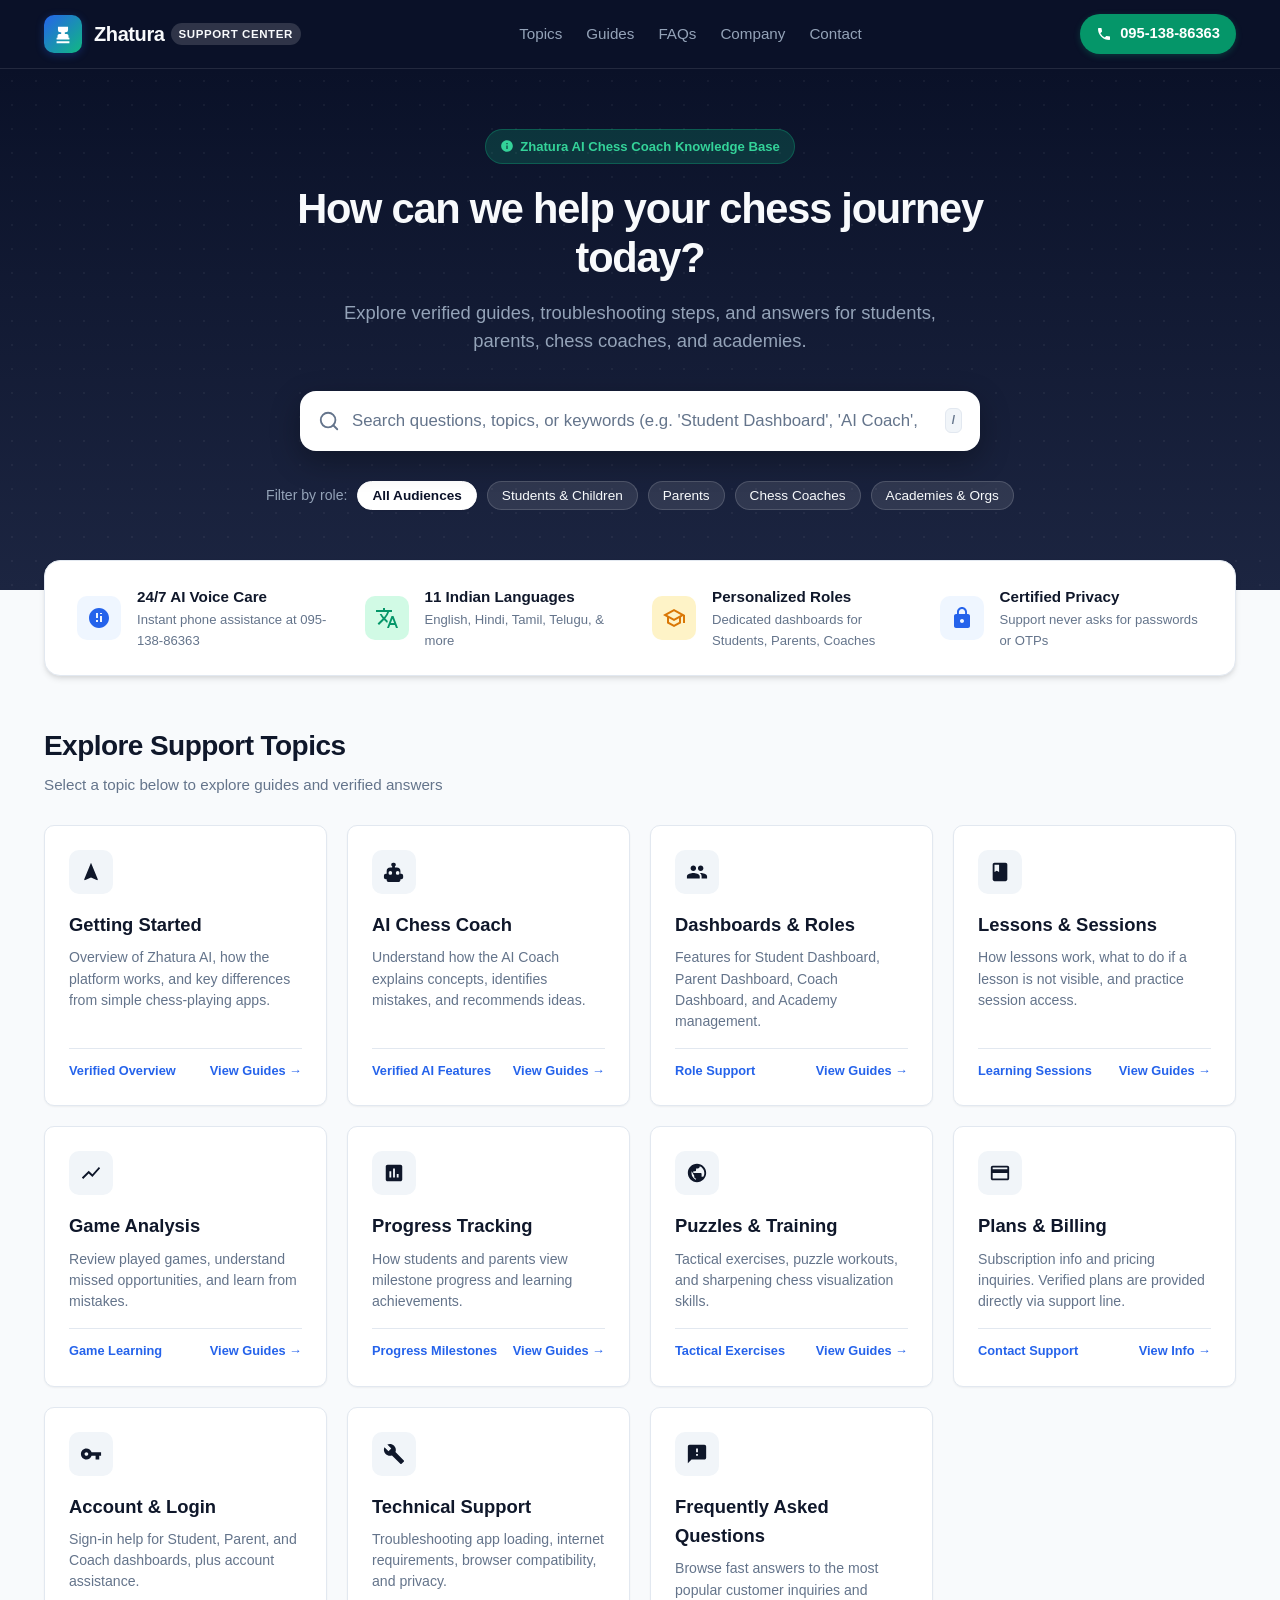
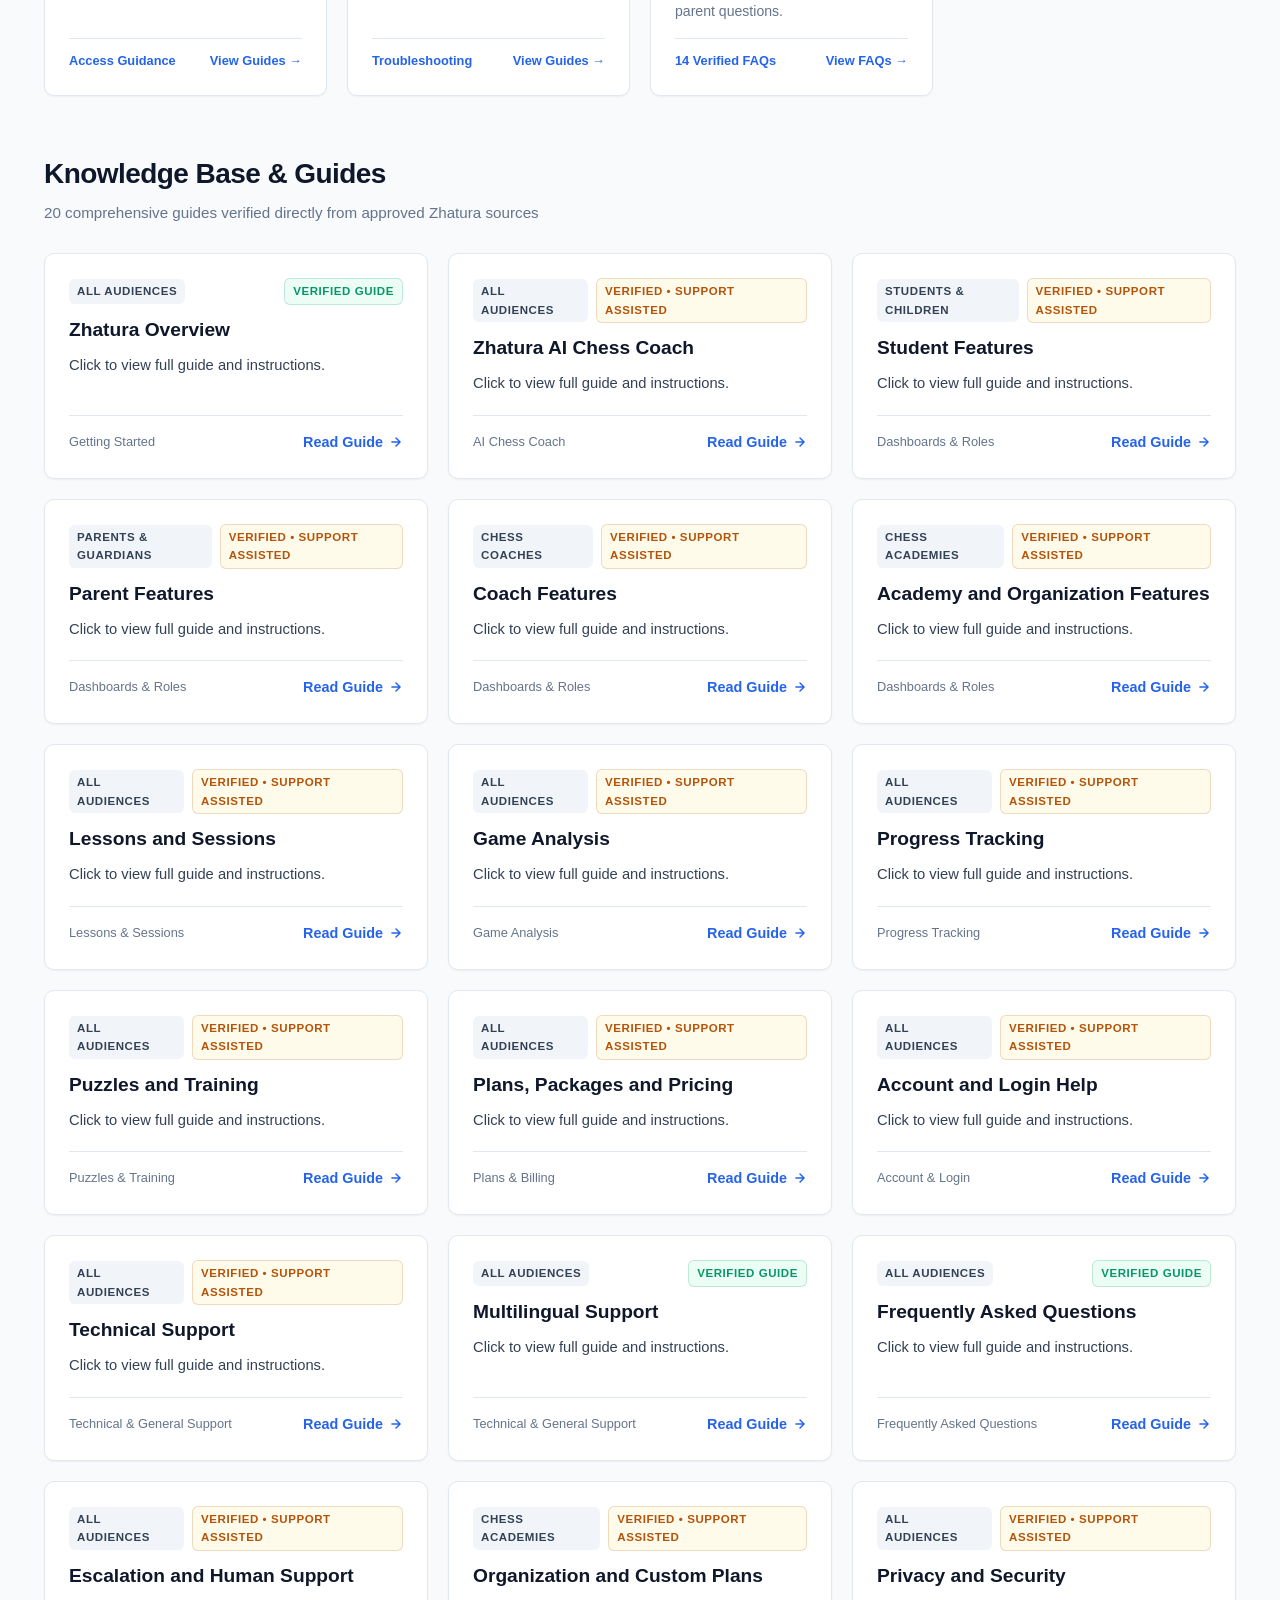
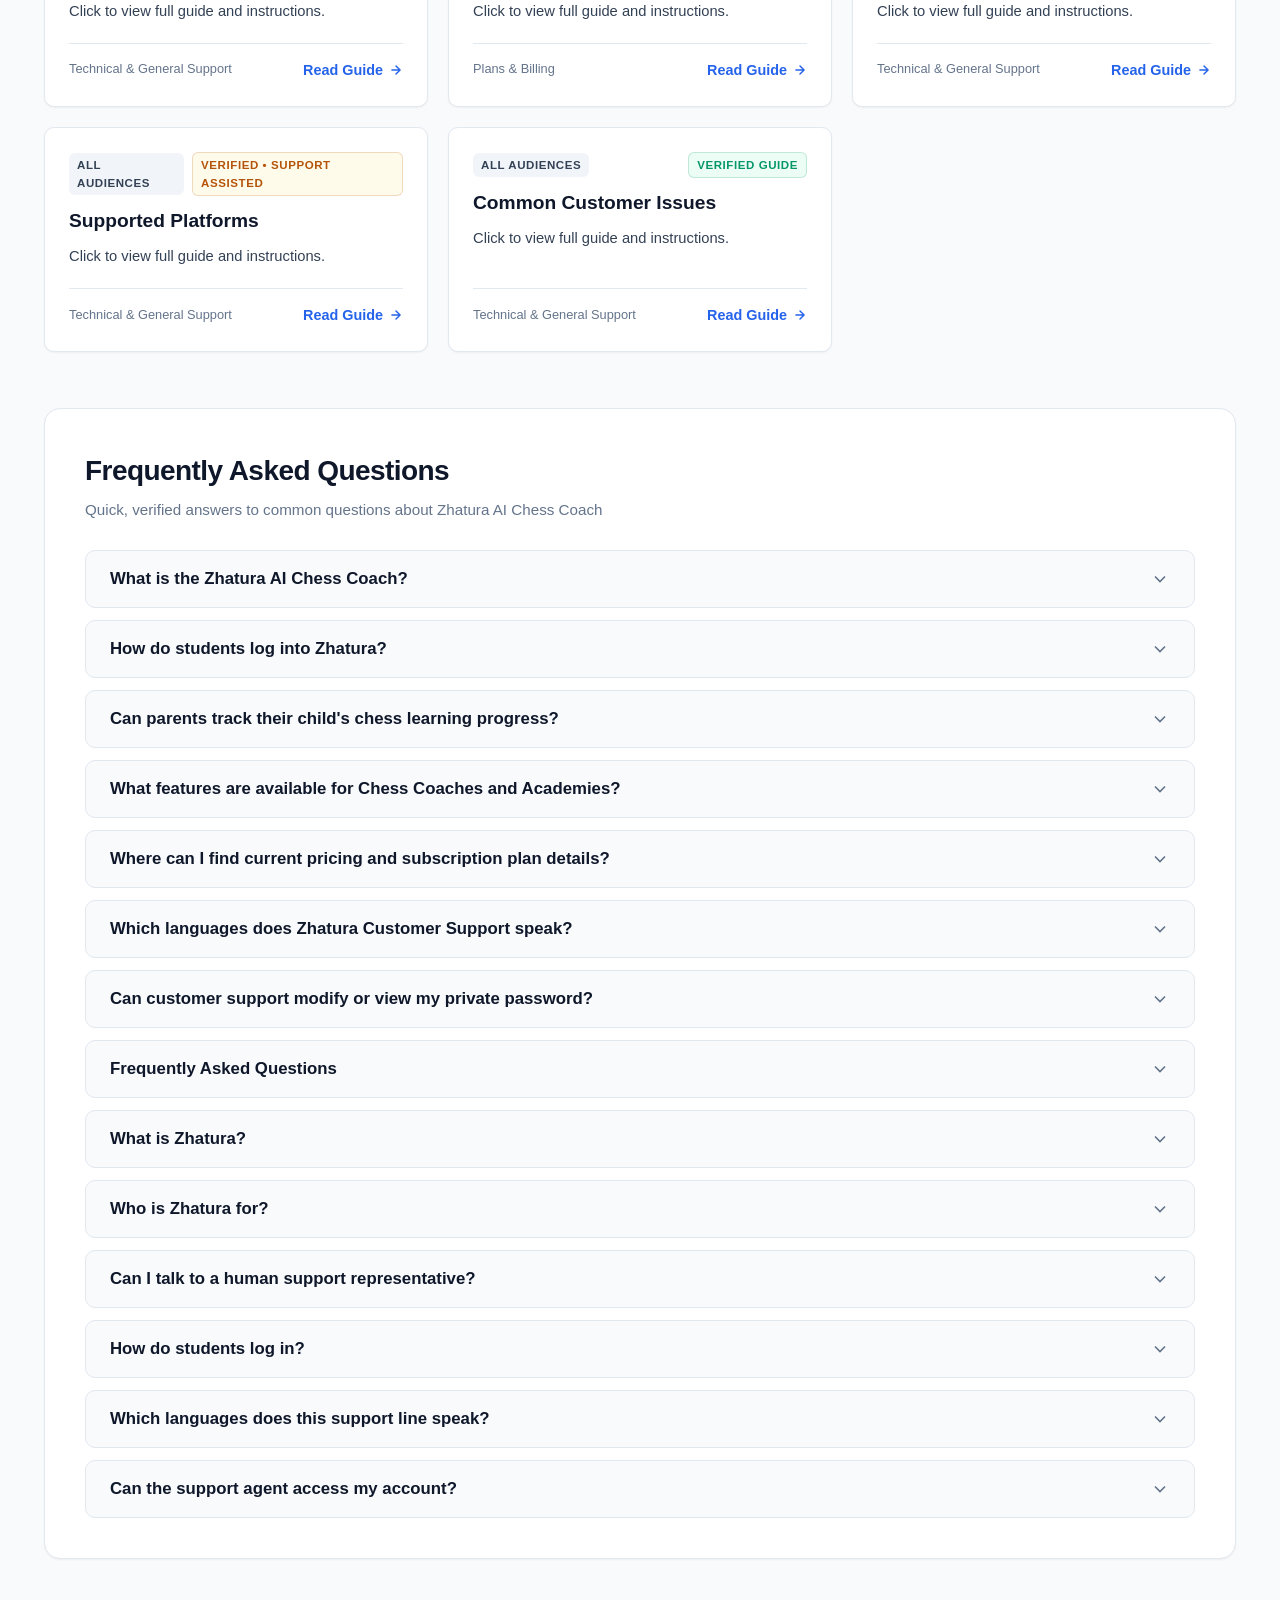
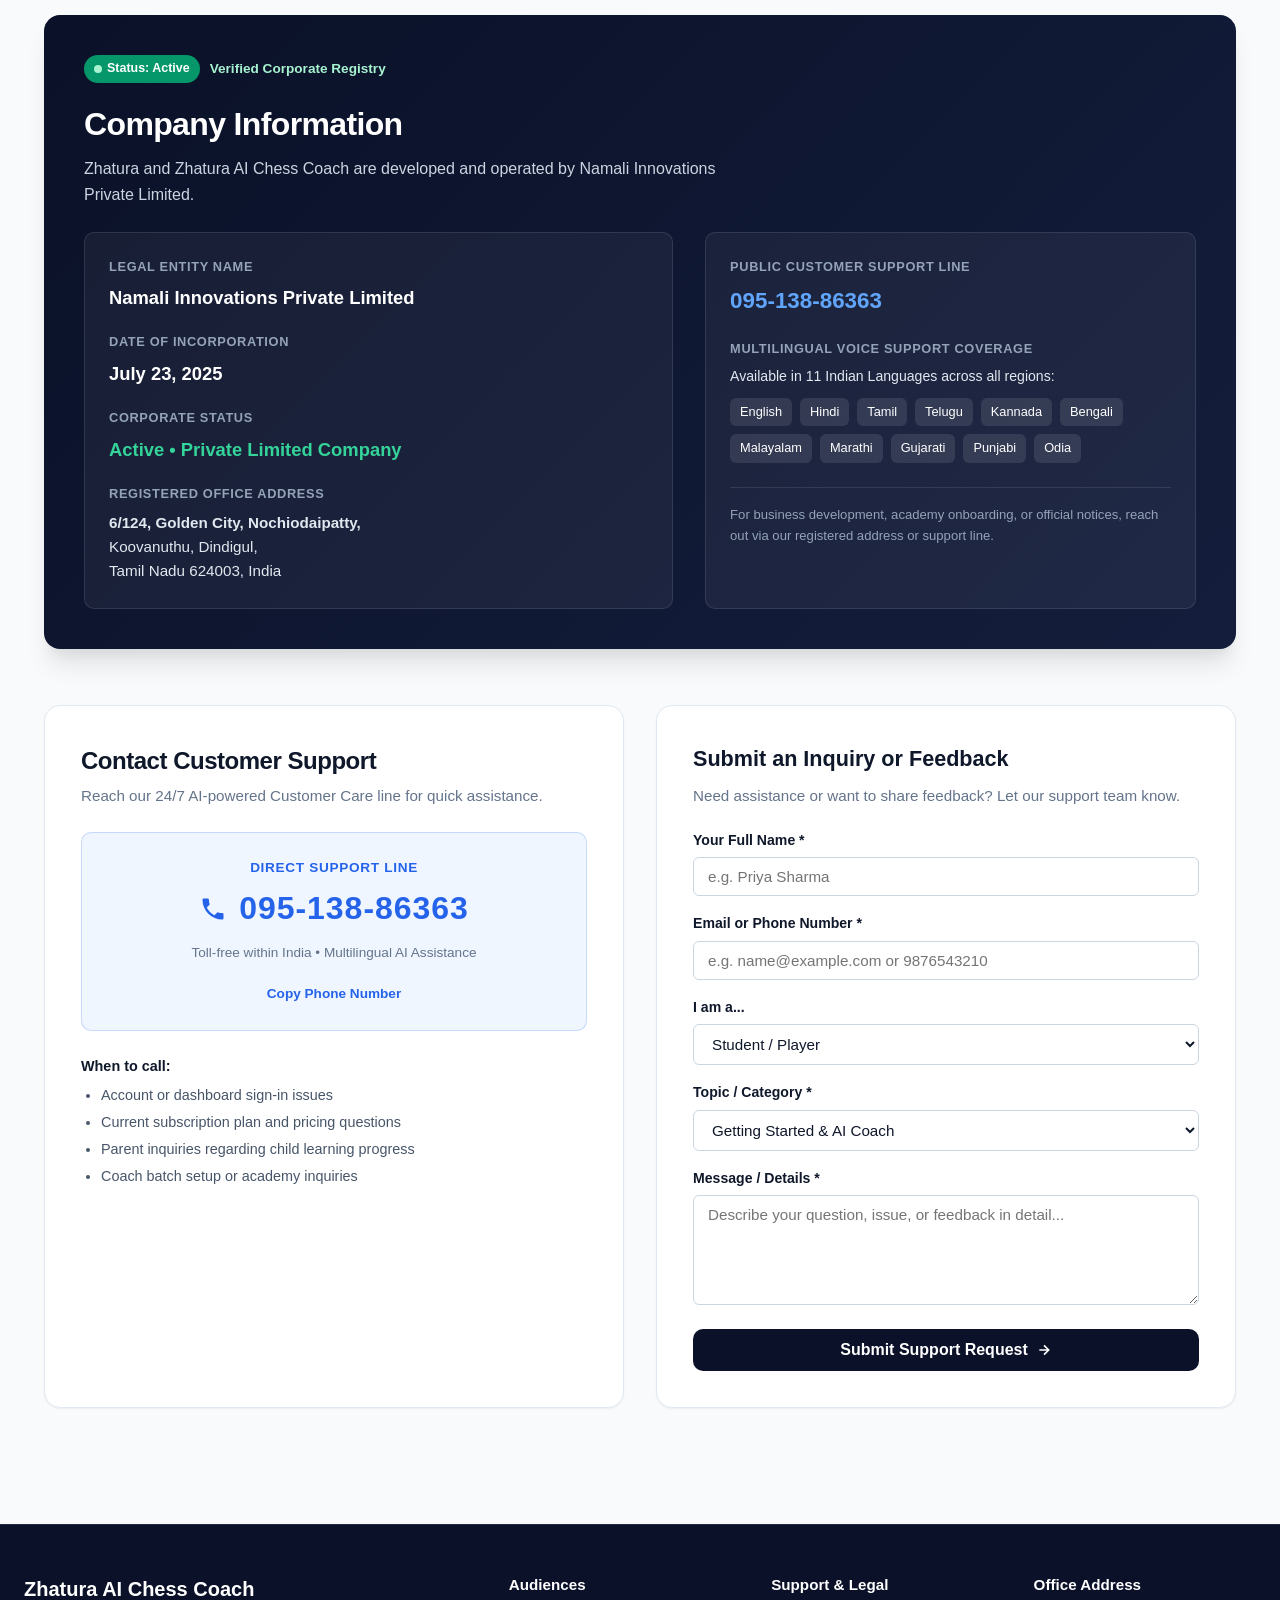
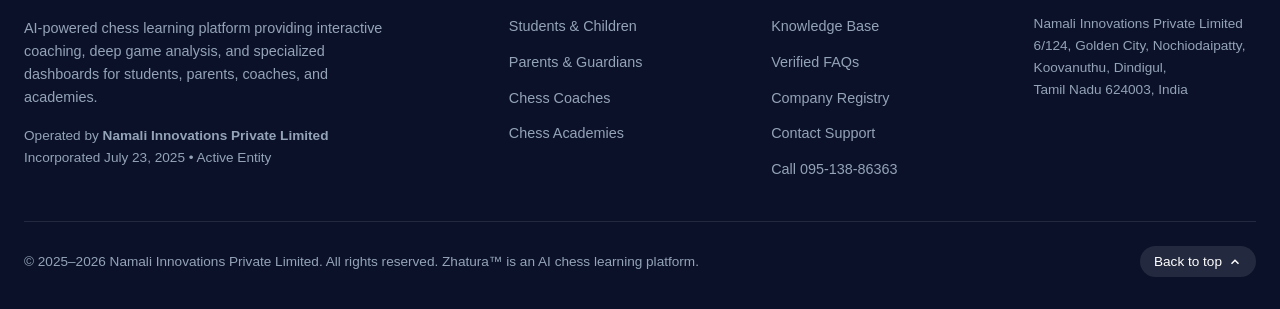
==== commit f0a9601d: "Fix relative links and styles for GitHub Pages" ====
--- a/index.html
+++ b/index.html
@@ -20,12 +20,15 @@
   <link rel="icon" type="image/svg+xml" href="data:image/svg+xml,%3Csvg xmlns='http://www.w3.org/2000/svg' viewBox='0 0 24 24' fill='%232563EB'%3E%3Cpath d='M19 22H5v-2h14v2M19 18H5v-2h14v2M17.5 7.5a2.5 2.5 0 0 1-2.5 2.5H14v2h2a2 2 0 0 1 2 2v2H6v-2a2 2 0 0 1 2-2h2v-2H9a2.5 2.5 0 0 1-2.5-2.5V4h11v3.5z'/%3E%3C/svg%3E">
 
   <!-- Stylesheet -->
+  <link rel="stylesheet" href="styles.css">
+  <link rel="stylesheet" href="./styles.css">
   <link rel="stylesheet" href="/support/static/styles.css">
-  <script>
-    if (window.location.protocol === 'file:') {
-      document.write('<link rel="stylesheet" href="./styles.css">');
-    }
-  </script>
+  <style>
+    /* Critical Inline CSS to prevent unstyled SVG blowout */
+    .brand-icon { width: 38px !important; height: 38px !important; display: inline-flex; align-items: center; justify-content: center; flex-shrink: 0; }
+    .brand-icon svg { width: 22px !important; height: 22px !important; }
+    svg { max-width: 100%; }
+  </style>
 
   <!-- Structured Data: Organization -->
   <script type="application/ld+json">
@@ -790,13 +793,11 @@
   <div id="toast-notice" class="toast-msg" role="status" aria-live="polite"></div>
 
   <!-- Support Application Scripts -->
+  <script src="data.js"></script>
+  <script src="./data.js"></script>
   <script src="/support/static/data.js"></script>
+  <script src="app.js"></script>
+  <script src="./app.js"></script>
   <script src="/support/static/app.js"></script>
-  <script>
-    if (window.location.protocol === 'file:' && !window.ZHATURA_SUPPORT_DATA) {
-      document.write('<script src="./data.js"><\/script>');
-      document.write('<script src="./app.js"><\/script>');
-    }
-  </script>
 </body>
 </html>
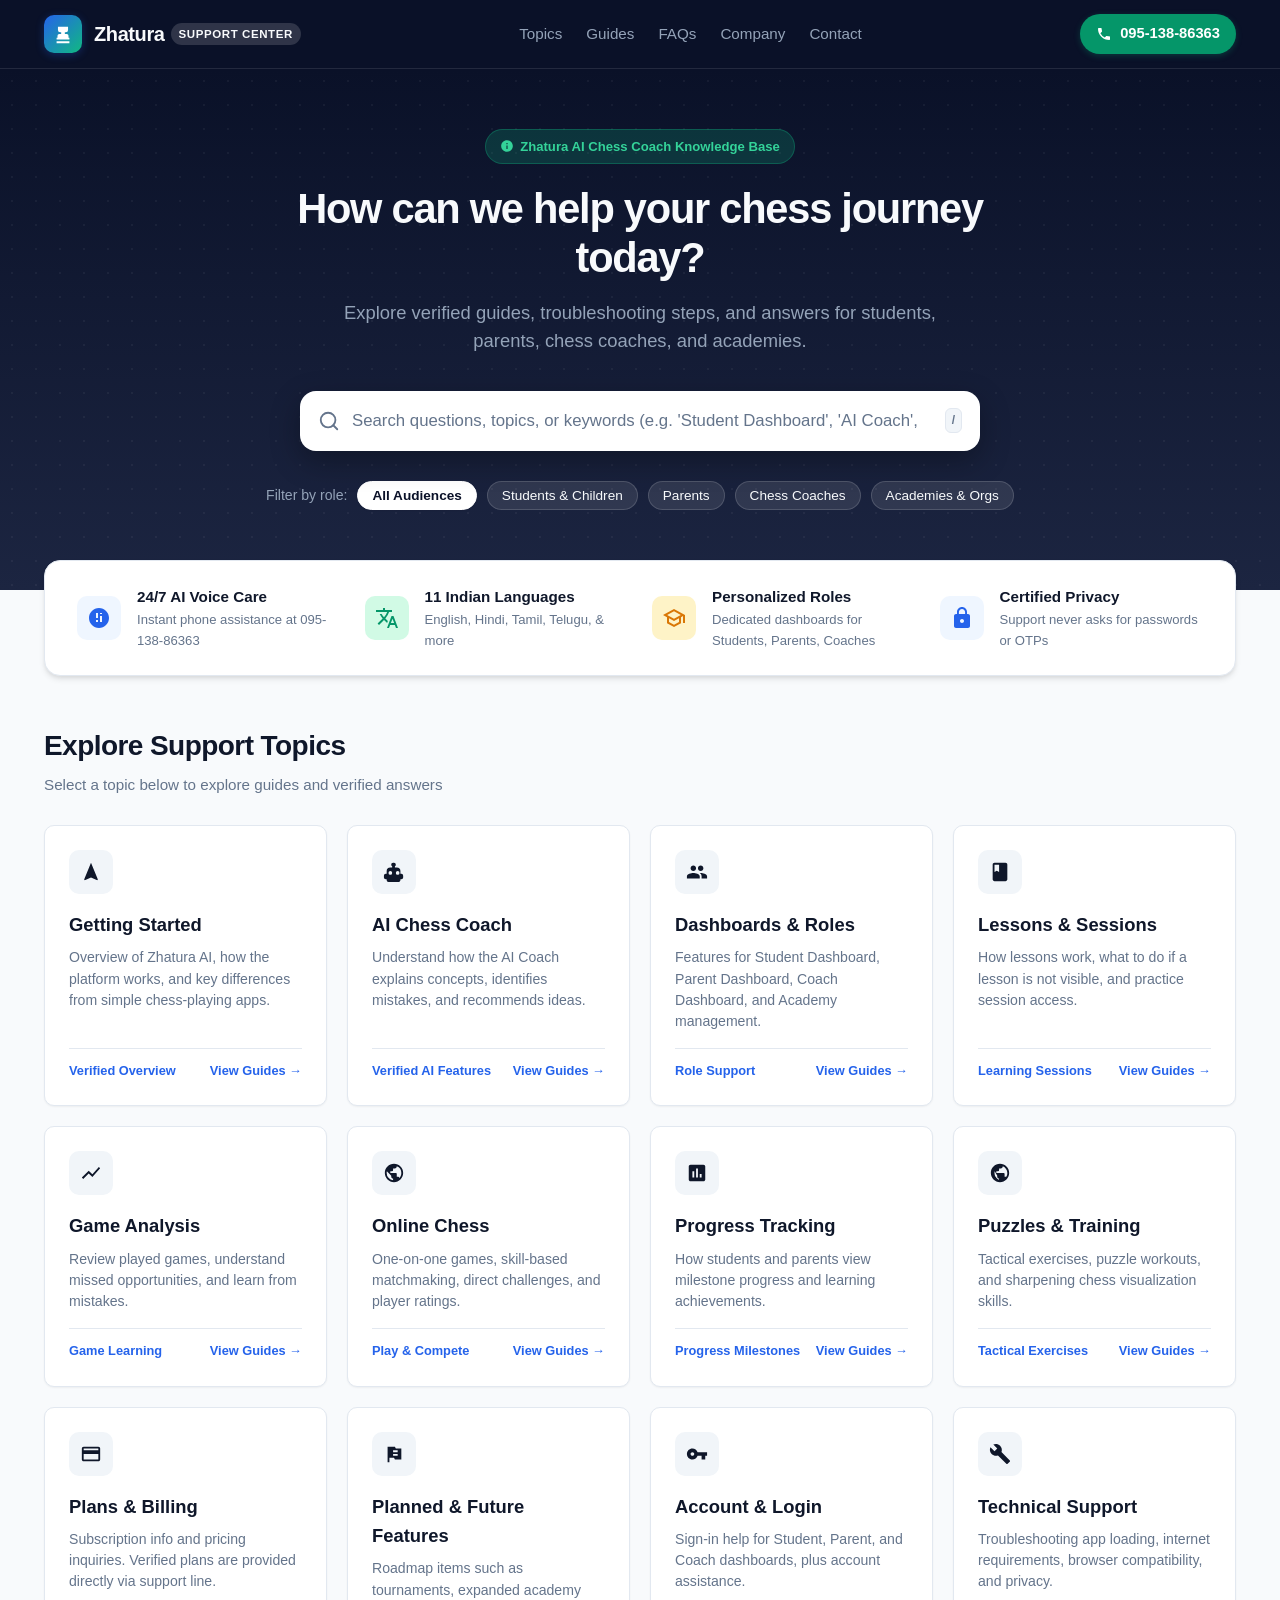
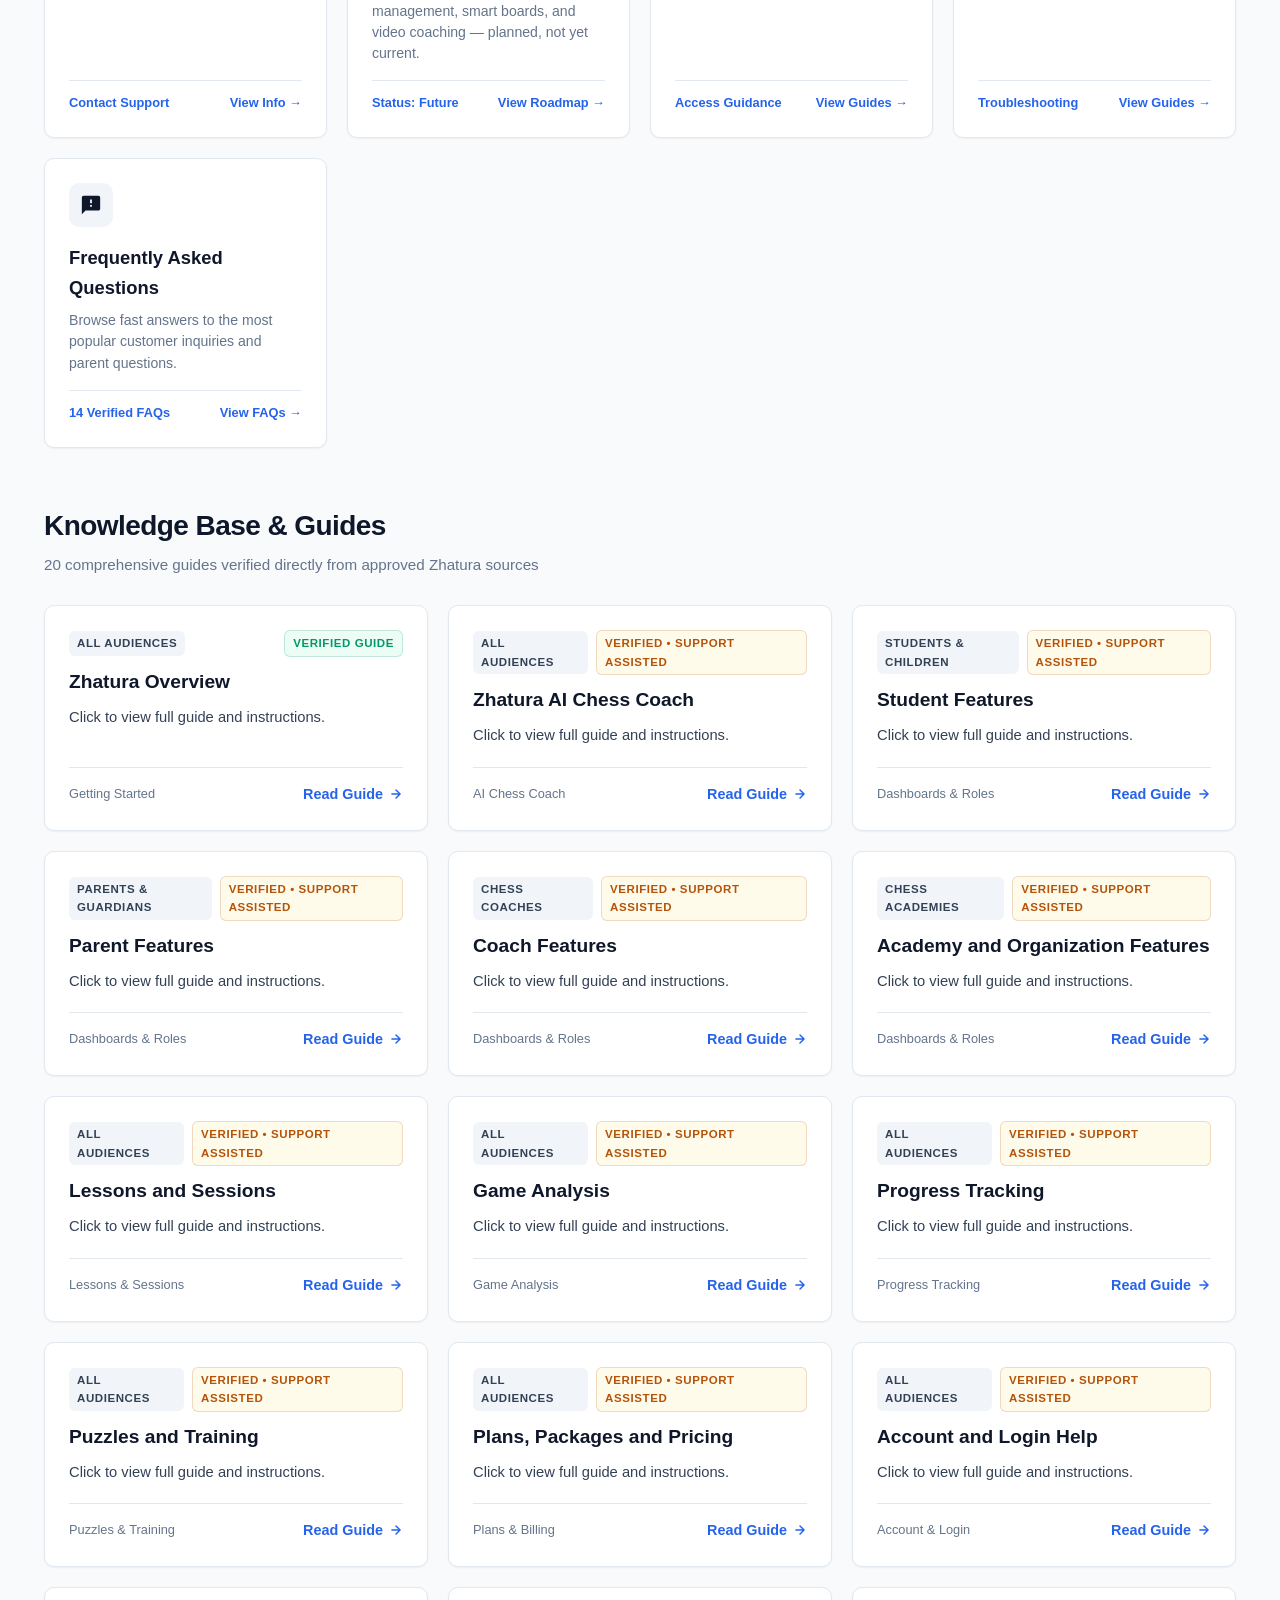
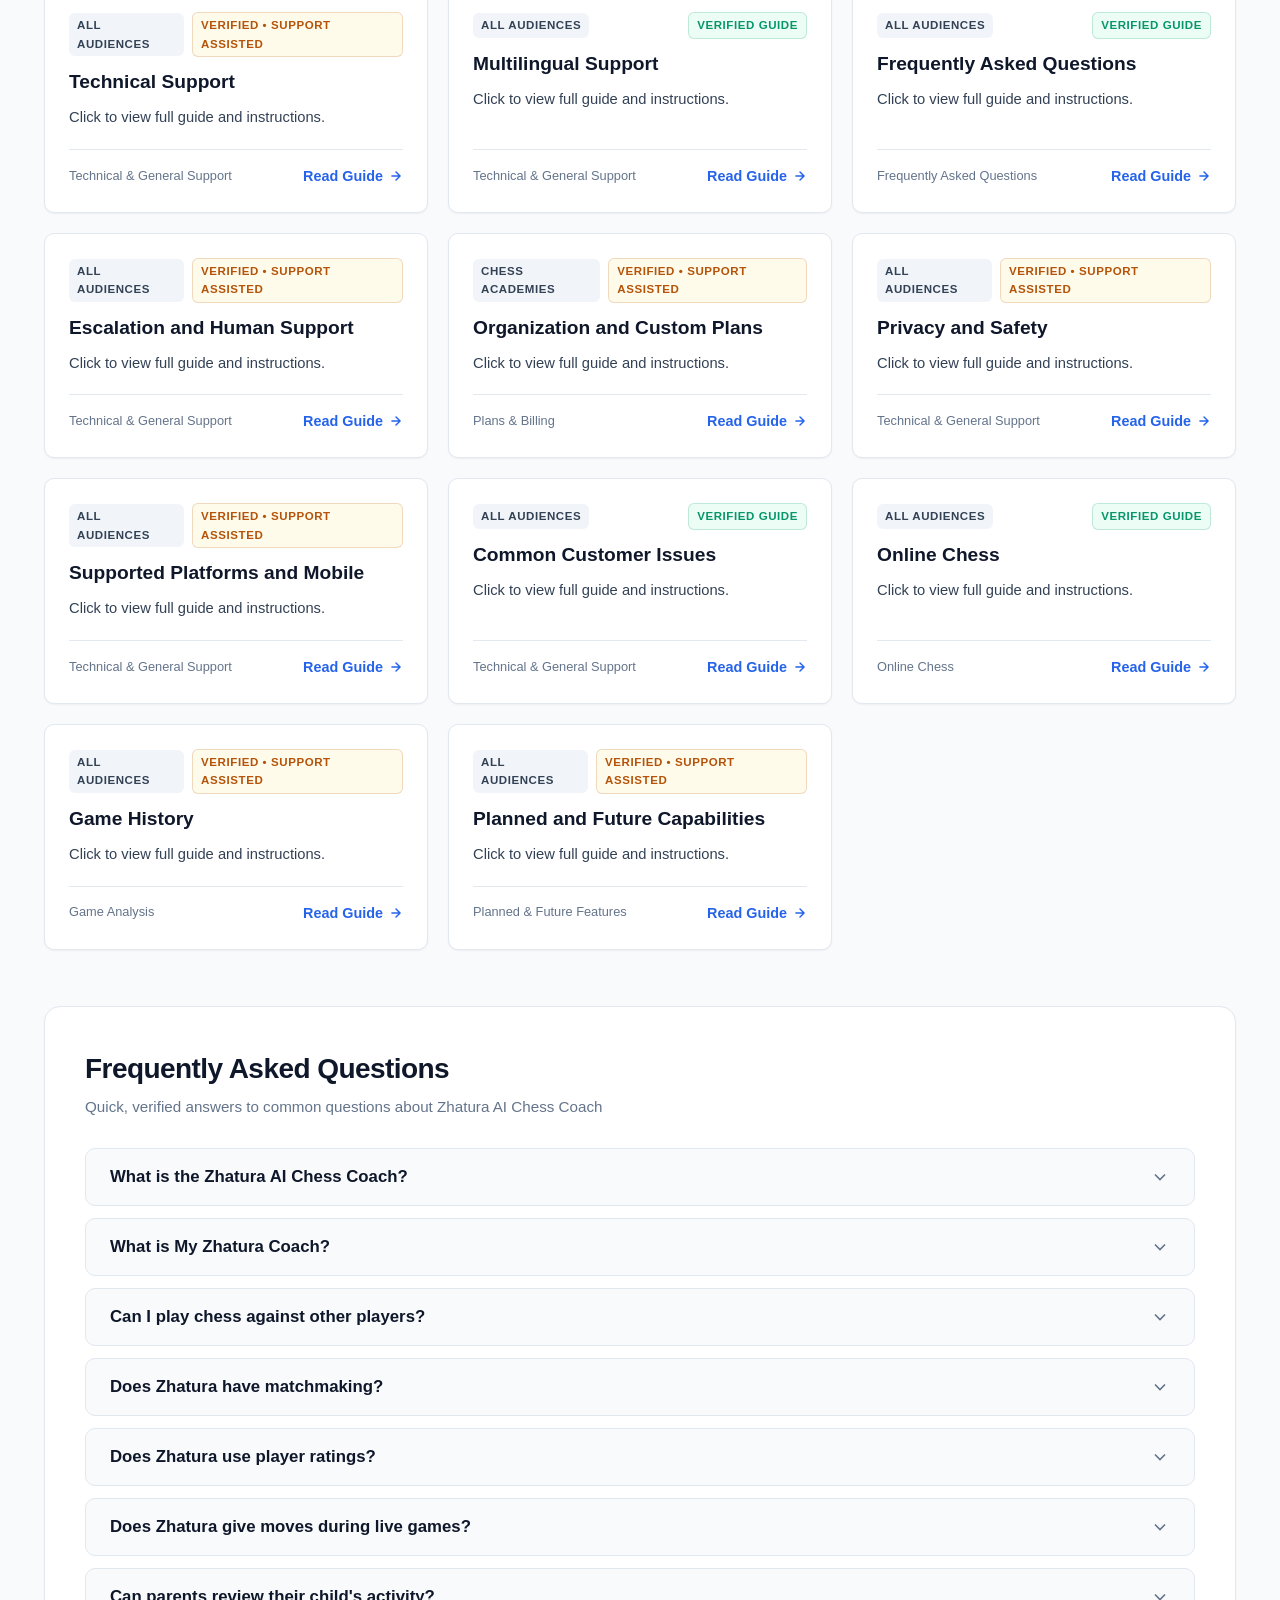
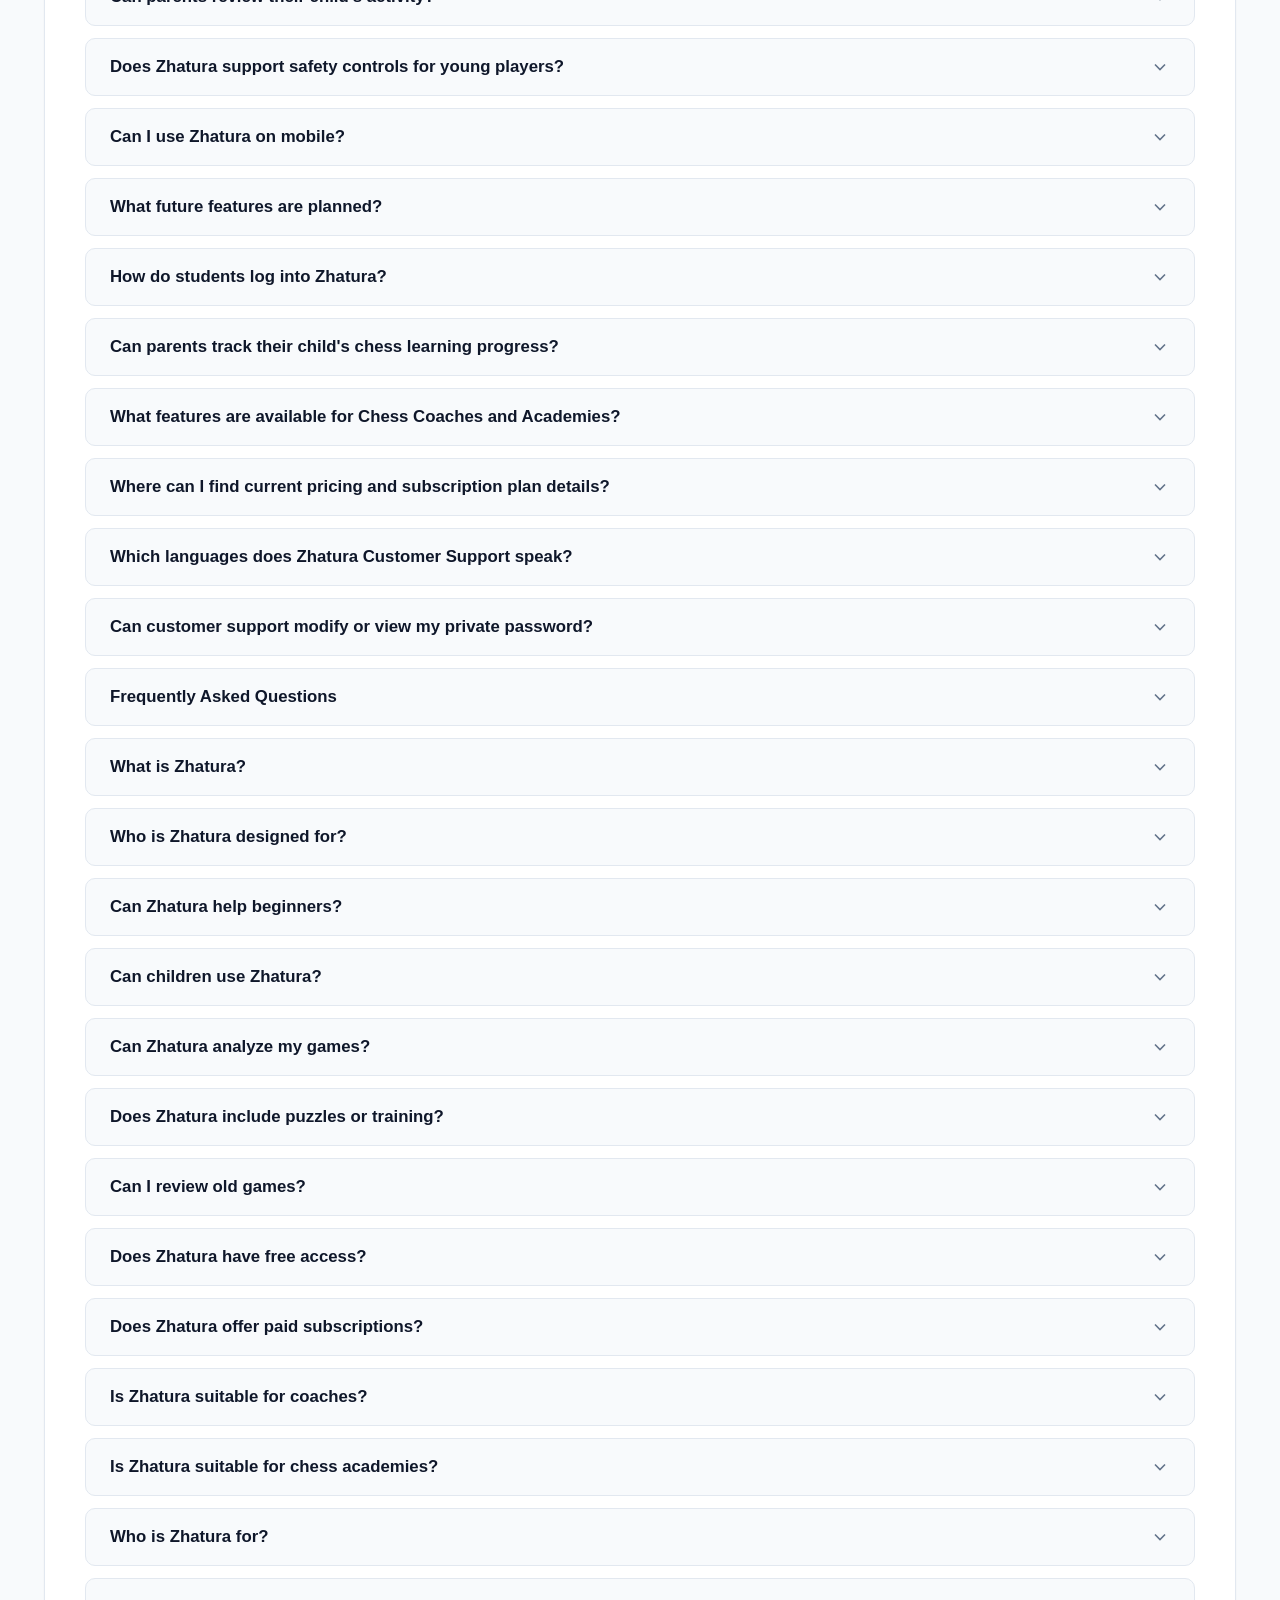
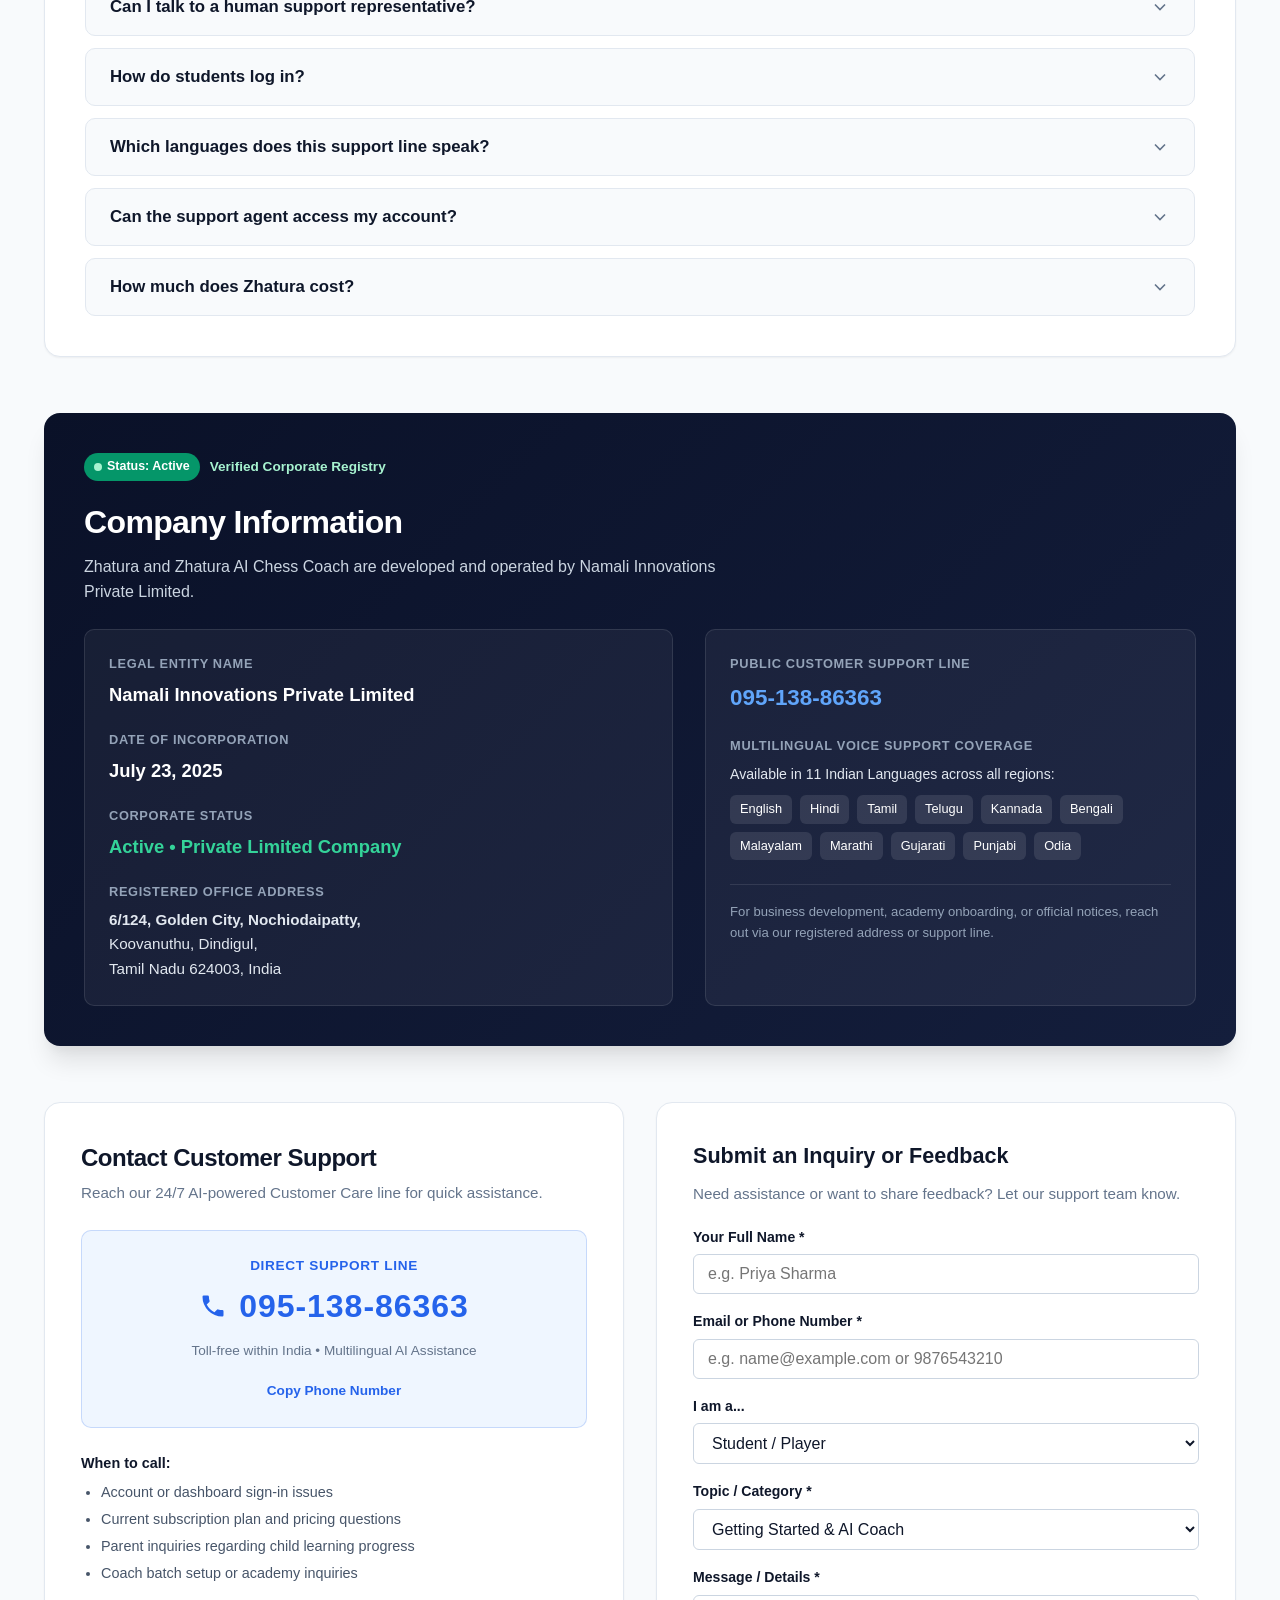
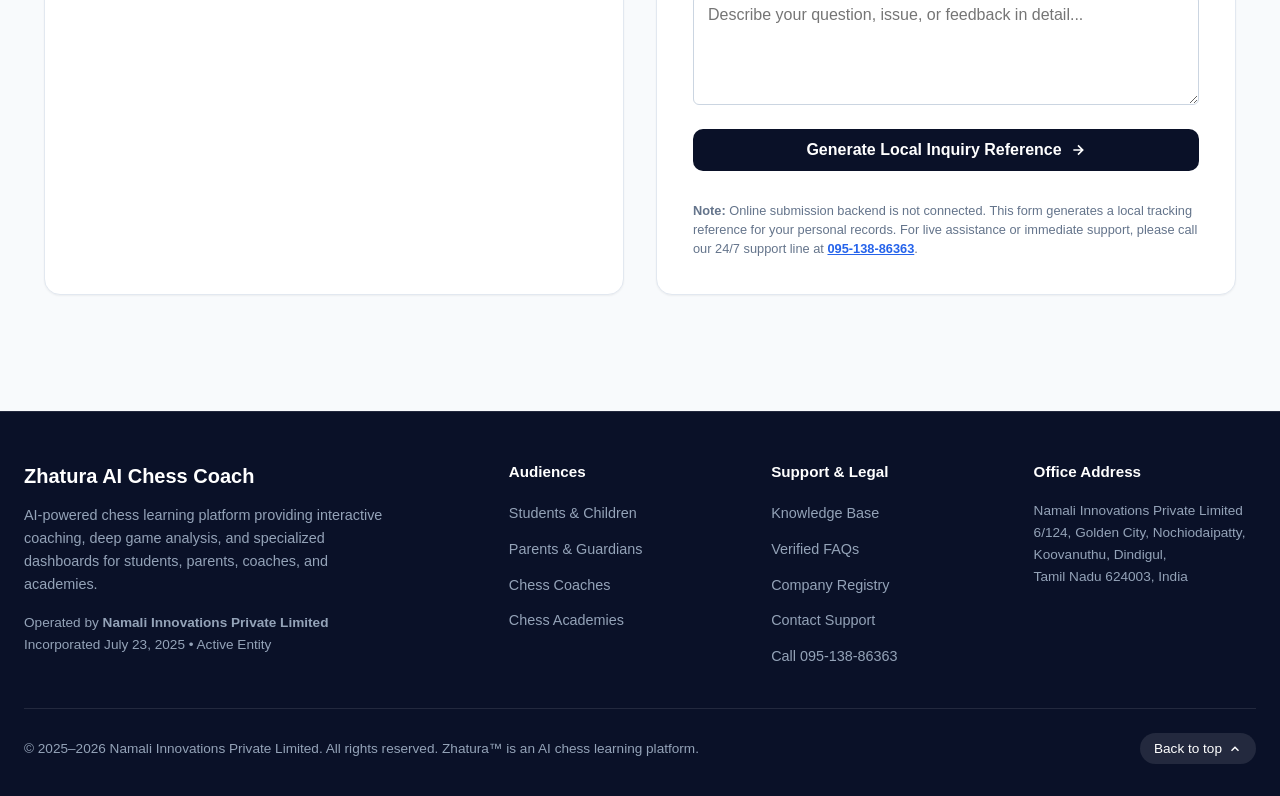
==== commit b863975f: "Complete frontend audit: accessibility, focus trap, form honesty, responsive fixes" ====
--- a/index.html
+++ b/index.html
@@ -15,21 +15,1344 @@
   <meta property="og:description" content="Find verified guides, FAQs, and 24/7 assistance for Zhatura AI Chess Coach learning platform.">
   <meta property="og:url" content="https://zhatura.com/support">
   <meta property="og:site_name" content="Zhatura Support">
+  <link rel="canonical" href="https://zhatura.com/support">
 
   <!-- Favicon SVG -->
   <link rel="icon" type="image/svg+xml" href="data:image/svg+xml,%3Csvg xmlns='http://www.w3.org/2000/svg' viewBox='0 0 24 24' fill='%232563EB'%3E%3Cpath d='M19 22H5v-2h14v2M19 18H5v-2h14v2M17.5 7.5a2.5 2.5 0 0 1-2.5 2.5H14v2h2a2 2 0 0 1 2 2v2H6v-2a2 2 0 0 1 2-2h2v-2H9a2.5 2.5 0 0 1-2.5-2.5V4h11v3.5z'/%3E%3C/svg%3E">
 
-  <!-- Stylesheet -->
+      <!-- Primary Inlined Stylesheet for Instant Bulletproof Rendering -->
+  <style id="zhatura-core-styles">
+/* ==========================================================================
+   Zhatura AI Chess Coach — Professional Customer Support Design System
+   WCAG AA Accessible, Responsive, Modern Chess Motif
+   ========================================================================== */
+
+:root {
+  /* Brand Palette */
+  --bg-primary: #F8FAFC;
+  --bg-surface: #FFFFFF;
+  --bg-surface-elevated: #FFFFFF;
+  --bg-subtle: #F1F5F9;
+  --bg-dark: #0A1128;
+  --bg-dark-surface: #141E3C;
+  --bg-dark-accent: #1C2541;
+
+  /* Typography Colors */
+  --text-primary: #0F172A;
+  --text-secondary: #334155;
+  --text-muted: #64748B;
+  --text-inverse: #F8FAFC;
+  --text-inverse-muted: #94A3B8;
+
+  /* Chess Accents */
+  --accent-emerald: #059669;
+  --accent-emerald-light: #D1FAE5;
+  --accent-emerald-dark: #065F46;
+  --accent-gold: #D97706;
+  --accent-gold-light: #FEF3C7;
+  --accent-gold-dark: #92400E;
+  --accent-blue: #2563EB;
+  --accent-blue-light: #EFF6FF;
+  --accent-blue-dark: #1D4ED8;
+
+  /* Status Colors */
+  --status-verified: #059669;
+  --status-verified-bg: #ECFDF5;
+  --status-gap: #B45309;
+  --status-gap-bg: #FFFBEB;
+  --status-error: #DC2626;
+
+  /* Borders & Shadows */
+  --border-subtle: #E2E8F0;
+  --border-strong: #CBD5E1;
+  --shadow-sm: 0 1px 2px 0 rgba(0, 0, 0, 0.05);
+  --shadow-md: 0 4px 6px -1px rgba(0, 0, 0, 0.1), 0 2px 4px -1px rgba(0, 0, 0, 0.06);
+  --shadow-lg: 0 10px 15px -3px rgba(0, 0, 0, 0.1), 0 4px 6px -2px rgba(0, 0, 0, 0.05);
+  --shadow-xl: 0 20px 25px -5px rgba(0, 0, 0, 0.1), 0 10px 10px -5px rgba(0, 0, 0, 0.04);
+
+  /* Layout */
+  --max-width: 1240px;
+  --radius-sm: 6px;
+  --radius-md: 10px;
+  --radius-lg: 16px;
+  --radius-full: 9999px;
+  --transition: all 0.2s cubic-bezier(0.4, 0, 0.2, 1);
+  --focus-ring: 3px solid #2563EB;
+}
+
+/* Reset & Base */
+*, *::before, *::after {
+  box-sizing: border-box;
+  margin: 0;
+  padding: 0;
+}
+
+html {
+  font-family: -apple-system, BlinkMacSystemFont, "Segoe UI", Roboto, Helvetica, Arial, sans-serif, "Apple Color Emoji", "Segoe UI Emoji";
+  line-height: 1.6;
+  color: var(--text-primary);
+  background-color: var(--bg-primary);
+  scroll-behavior: smooth;
+  -webkit-font-smoothing: antialiased;
+}
+
+body {
+  min-height: 100vh;
+  display: flex;
+  flex-direction: column;
+}
+
+/* Skip link for accessibility */
+.skip-link {
+  position: absolute;
+  top: -60px;
+  left: 20px;
+  background: var(--accent-blue);
+  color: #fff;
+  padding: 12px 20px;
+  font-weight: 600;
+  border-radius: var(--radius-sm);
+  z-index: 9999;
+  text-decoration: none;
+  transition: top 0.2s ease;
+}
+.skip-link:focus {
+  top: 20px;
+  outline: var(--focus-ring);
+  outline-offset: 2px;
+}
+
+/* Screen reader only */
+.sr-only {
+  position: absolute;
+  width: 1px;
+  height: 1px;
+  padding: 0;
+  margin: -1px;
+  overflow: hidden;
+  clip: rect(0, 0, 0, 0);
+  white-space: nowrap;
+  border-width: 0;
+}
+
+/* Accessibility Focus States */
+a:focus-visible,
+button:focus-visible,
+input:focus-visible,
+select:focus-visible,
+textarea:focus-visible {
+  outline: var(--focus-ring);
+  outline-offset: 2px;
+}
+
+/* Header & Navigation */
+.site-header {
+  background-color: var(--bg-dark);
+  color: var(--text-inverse);
+  position: sticky;
+  top: 0;
+  z-index: 100;
+  border-bottom: 1px solid rgba(255, 255, 255, 0.1);
+  backdrop-filter: blur(8px);
+}
+
+.header-container {
+  max-width: var(--max-width);
+  margin: 0 auto;
+  padding: 14px 24px;
+  display: flex;
+  align-items: center;
+  justify-content: space-between;
+  gap: 20px;
+}
+
+.brand-wrapper {
+  display: flex;
+  align-items: center;
+  gap: 12px;
+  text-decoration: none;
+  color: inherit;
+}
+
+.brand-icon {
+  width: 38px;
+  height: 38px;
+  background: linear-gradient(135deg, #2563EB, #10B981);
+  border-radius: var(--radius-md);
+  display: flex;
+  align-items: center;
+  justify-content: center;
+  color: #fff;
+  box-shadow: 0 2px 8px rgba(37, 99, 235, 0.3);
+}
+
+.brand-icon svg {
+  width: 22px;
+  height: 22px;
+  fill: currentColor;
+}
+
+.brand-title {
+  font-size: 1.25rem;
+  font-weight: 700;
+  letter-spacing: -0.02em;
+  display: flex;
+  align-items: center;
+  gap: 6px;
+}
+
+.brand-badge {
+  font-size: 0.72rem;
+  font-weight: 600;
+  background: rgba(255, 255, 255, 0.15);
+  color: var(--text-inverse);
+  padding: 2px 8px;
+  border-radius: var(--radius-full);
+  text-transform: uppercase;
+  letter-spacing: 0.05em;
+}
+
+.site-nav {
+  display: flex;
+  align-items: center;
+  gap: 24px;
+}
+
+.nav-link {
+  color: var(--text-inverse-muted);
+  text-decoration: none;
+  font-size: 0.95rem;
+  font-weight: 500;
+  transition: var(--transition);
+}
+
+.nav-link:hover {
+  color: var(--text-inverse);
+}
+
+.header-cta {
+  display: flex;
+  align-items: center;
+  gap: 12px;
+}
+
+.phone-cta-btn {
+  display: inline-flex;
+  align-items: center;
+  gap: 8px;
+  background: var(--accent-emerald);
+  color: #FFFFFF;
+  padding: 8px 16px;
+  border-radius: var(--radius-full);
+  text-decoration: none;
+  font-size: 0.92rem;
+  font-weight: 600;
+  transition: var(--transition);
+  box-shadow: 0 2px 6px rgba(5, 150, 105, 0.3);
+}
+
+.phone-cta-btn:hover {
+  background: var(--accent-emerald-dark);
+  transform: translateY(-1px);
+}
+
+.phone-cta-btn svg {
+  width: 16px;
+  height: 16px;
+  fill: currentColor;
+}
+
+/* Hero Section */
+.support-hero {
+  background: linear-gradient(180deg, var(--bg-dark) 0%, var(--bg-dark-accent) 100%);
+  color: var(--text-inverse);
+  padding: 60px 24px 80px;
+  position: relative;
+  overflow: hidden;
+  text-align: center;
+}
+
+.hero-pattern {
+  position: absolute;
+  top: 0;
+  left: 0;
+  right: 0;
+  bottom: 0;
+  background-image: radial-gradient(rgba(255, 255, 255, 0.08) 1px, transparent 1px);
+  background-size: 24px 24px;
+  opacity: 0.6;
+  pointer-events: none;
+}
+
+.hero-container {
+  max-width: 800px;
+  margin: 0 auto;
+  position: relative;
+  z-index: 2;
+}
+
+.hero-badge {
+  display: inline-flex;
+  align-items: center;
+  gap: 6px;
+  background: rgba(16, 185, 129, 0.2);
+  color: #34D399;
+  border: 1px solid rgba(16, 185, 129, 0.3);
+  padding: 6px 14px;
+  border-radius: var(--radius-full);
+  font-size: 0.82rem;
+  font-weight: 600;
+  margin-bottom: 20px;
+}
+
+.hero-title {
+  font-size: 2.6rem;
+  font-weight: 800;
+  letter-spacing: -0.03em;
+  line-height: 1.2;
+  margin-bottom: 16px;
+}
+
+.hero-subtitle {
+  font-size: 1.15rem;
+  color: var(--text-inverse-muted);
+  max-width: 640px;
+  margin: 0 auto 36px;
+  line-height: 1.5;
+}
+
+/* Search Bar */
+.search-wrapper {
+  position: relative;
+  max-width: 680px;
+  margin: 0 auto;
+  box-shadow: 0 10px 30px rgba(0, 0, 0, 0.3);
+  border-radius: var(--radius-lg);
+}
+
+.search-box {
+  position: relative;
+  display: flex;
+  align-items: center;
+  background: #FFFFFF;
+  border-radius: var(--radius-lg);
+  padding: 6px 16px;
+  border: 2px solid transparent;
+  transition: var(--transition);
+}
+
+.search-box:focus-within {
+  border-color: #3B82F6;
+  box-shadow: 0 0 0 4px rgba(59, 130, 246, 0.25);
+}
+
+.search-icon {
+  width: 22px;
+  height: 22px;
+  color: var(--text-muted);
+  flex-shrink: 0;
+  margin-right: 12px;
+}
+
+.search-input {
+  width: 100%;
+  border: none;
+  font-size: 1.05rem;
+  color: var(--text-primary);
+  background: transparent;
+  padding: 12px 0;
+  outline: none;
+}
+
+.search-input::placeholder {
+  color: var(--text-muted);
+}
+
+.search-clear-btn {
+  background: none;
+  border: none;
+  color: var(--text-muted);
+  cursor: pointer;
+  padding: 6px;
+  border-radius: 50%;
+  display: none;
+  align-items: center;
+  justify-content: center;
+}
+
+.search-clear-btn:hover {
+  color: var(--text-primary);
+  background: var(--bg-subtle);
+}
+
+.search-clear-btn.active {
+  display: flex;
+}
+
+.search-shortcut {
+  background: var(--bg-subtle);
+  border: 1px solid var(--border-subtle);
+  border-radius: var(--radius-sm);
+  padding: 2px 6px;
+  font-size: 0.75rem;
+  font-weight: 600;
+  color: var(--text-muted);
+  margin-left: 8px;
+}
+
+/* Audience Filter Bar */
+.audience-bar {
+  display: flex;
+  align-items: center;
+  justify-content: center;
+  gap: 10px;
+  margin-top: 30px;
+  flex-wrap: wrap;
+}
+
+.audience-label {
+  font-size: 0.88rem;
+  color: var(--text-inverse-muted);
+  font-weight: 500;
+}
+
+.audience-pill {
+  background: rgba(255, 255, 255, 0.1);
+  color: var(--text-inverse);
+  border: 1px solid rgba(255, 255, 255, 0.15);
+  padding: 6px 14px;
+  border-radius: var(--radius-full);
+  font-size: 0.85rem;
+  font-weight: 500;
+  cursor: pointer;
+  transition: var(--transition);
+  display: inline-flex;
+  align-items: center;
+  gap: 6px;
+}
+
+.audience-pill:hover {
+  background: rgba(255, 255, 255, 0.2);
+}
+
+.audience-pill.active {
+  background: #FFFFFF;
+  color: var(--bg-dark);
+  font-weight: 600;
+  border-color: #FFFFFF;
+  box-shadow: var(--shadow-sm);
+}
+
+/* Main Content Container */
+.main-content {
+  max-width: var(--max-width);
+  margin: -30px auto 60px;
+  padding: 0 24px;
+  width: 100%;
+  position: relative;
+  z-index: 10;
+  flex: 1;
+}
+
+/* Quick Support Stats / Trust Bar */
+.trust-bar {
+  background: var(--bg-surface);
+  border-radius: var(--radius-lg);
+  padding: 24px 32px;
+  display: grid;
+  grid-template-columns: repeat(4, 1fr);
+  gap: 24px;
+  box-shadow: var(--shadow-md);
+  border: 1px solid var(--border-subtle);
+  margin-bottom: 48px;
+}
+
+.trust-item {
+  display: flex;
+  align-items: center;
+  gap: 16px;
+}
+
+.trust-icon {
+  width: 44px;
+  height: 44px;
+  border-radius: var(--radius-md);
+  background: var(--accent-blue-light);
+  color: var(--accent-blue);
+  display: flex;
+  align-items: center;
+  justify-content: center;
+  flex-shrink: 0;
+}
+
+.trust-icon.emerald {
+  background: var(--accent-emerald-light);
+  color: var(--accent-emerald);
+}
+
+.trust-icon.gold {
+  background: var(--accent-gold-light);
+  color: var(--accent-gold);
+}
+
+.trust-icon svg {
+  width: 24px;
+  height: 24px;
+  fill: currentColor;
+}
+
+.trust-title {
+  font-size: 0.95rem;
+  font-weight: 700;
+  color: var(--text-primary);
+}
+
+.trust-desc {
+  font-size: 0.82rem;
+  color: var(--text-muted);
+}
+
+/* Section Common Styles */
+.section-header {
+  margin-bottom: 28px;
+  display: flex;
+  align-items: flex-end;
+  justify-content: space-between;
+  flex-wrap: wrap;
+  gap: 16px;
+}
+
+.section-title {
+  font-size: 1.75rem;
+  font-weight: 800;
+  letter-spacing: -0.02em;
+  color: var(--text-primary);
+  display: flex;
+  align-items: center;
+  gap: 10px;
+}
+
+.section-subtitle {
+  font-size: 0.95rem;
+  color: var(--text-muted);
+  margin-top: 4px;
+}
+
+/* Categories Grid */
+.categories-grid {
+  display: grid;
+  grid-template-columns: repeat(auto-fill, minmax(260px, 1fr));
+  gap: 20px;
+  margin-bottom: 56px;
+}
+
+.category-card {
+  background: var(--bg-surface);
+  border-radius: var(--radius-md);
+  padding: 24px;
+  border: 1px solid var(--border-subtle);
+  transition: var(--transition);
+  cursor: pointer;
+  text-decoration: none;
+  color: inherit;
+  display: flex;
+  flex-direction: column;
+  box-shadow: var(--shadow-sm);
+  position: relative;
+  overflow: hidden;
+}
+
+.category-card:hover {
+  transform: translateY(-3px);
+  box-shadow: var(--shadow-lg);
+  border-color: var(--accent-blue);
+}
+
+.category-card.active {
+  border-color: var(--accent-blue);
+  background: var(--accent-blue-light);
+  box-shadow: 0 0 0 2px var(--accent-blue);
+}
+
+.category-card.active .category-icon-wrapper {
+  background: var(--accent-blue);
+  color: #FFFFFF;
+}
+
+.category-icon-wrapper {
+  width: 44px;
+  height: 44px;
+  border-radius: var(--radius-md);
+  background: var(--bg-subtle);
+  color: var(--text-primary);
+  display: flex;
+  align-items: center;
+  justify-content: center;
+  margin-bottom: 16px;
+  transition: var(--transition);
+}
+
+.category-card:hover .category-icon-wrapper {
+  background: var(--accent-blue);
+  color: #FFFFFF;
+}
+
+.category-icon-wrapper svg {
+  width: 22px;
+  height: 22px;
+  fill: currentColor;
+}
+
+.category-card-title {
+  font-size: 1.15rem;
+  font-weight: 700;
+  margin-bottom: 8px;
+  color: var(--text-primary);
+}
+
+.category-card-desc {
+  font-size: 0.88rem;
+  color: var(--text-muted);
+  line-height: 1.5;
+  margin-bottom: 16px;
+  flex: 1;
+}
+
+.category-meta {
+  display: flex;
+  align-items: center;
+  justify-content: space-between;
+  font-size: 0.8rem;
+  color: var(--accent-blue);
+  font-weight: 600;
+  border-top: 1px solid var(--border-subtle);
+  padding-top: 12px;
+}
+
+/* Articles Section / Dynamic Search Results */
+.search-results-section {
+  display: none;
+  margin-bottom: 48px;
+}
+
+.search-results-section.active {
+  display: block;
+}
+
+.results-count-bar {
+  background: var(--bg-subtle);
+  padding: 12px 20px;
+  border-radius: var(--radius-md);
+  font-size: 0.95rem;
+  color: var(--text-secondary);
+  margin-bottom: 20px;
+  display: flex;
+  align-items: center;
+  justify-content: space-between;
+}
+
+.articles-grid {
+  display: grid;
+  grid-template-columns: repeat(auto-fill, minmax(350px, 1fr));
+  gap: 20px;
+  margin-bottom: 56px;
+}
+
+.article-card {
+  background: var(--bg-surface);
+  border-radius: var(--radius-md);
+  padding: 24px;
+  border: 1px solid var(--border-subtle);
+  box-shadow: var(--shadow-sm);
+  transition: var(--transition);
+  display: flex;
+  flex-direction: column;
+}
+
+.article-card:hover {
+  box-shadow: var(--shadow-md);
+  border-color: var(--border-strong);
+}
+
+.article-top-meta {
+  display: flex;
+  align-items: center;
+  justify-content: space-between;
+  margin-bottom: 12px;
+  gap: 8px;
+}
+
+.badge-tag {
+  display: inline-flex;
+  align-items: center;
+  gap: 4px;
+  font-size: 0.72rem;
+  font-weight: 600;
+  text-transform: uppercase;
+  letter-spacing: 0.05em;
+  padding: 3px 8px;
+  border-radius: var(--radius-sm);
+}
+
+.badge-verified {
+  background: var(--status-verified-bg);
+  color: var(--status-verified);
+  border: 1px solid rgba(5, 150, 105, 0.2);
+}
+
+.badge-gap {
+  background: var(--status-gap-bg);
+  color: var(--status-gap);
+  border: 1px solid rgba(180, 83, 9, 0.2);
+}
+
+.badge-role {
+  background: var(--bg-subtle);
+  color: var(--text-secondary);
+}
+
+.article-title {
+  font-size: 1.2rem;
+  font-weight: 700;
+  margin-bottom: 10px;
+  color: var(--text-primary);
+  line-height: 1.4;
+}
+
+.article-summary {
+  font-size: 0.92rem;
+  color: var(--text-secondary);
+  line-height: 1.55;
+  margin-bottom: 20px;
+  flex: 1;
+}
+
+.article-footer {
+  display: flex;
+  align-items: center;
+  justify-content: space-between;
+  border-top: 1px solid var(--border-subtle);
+  padding-top: 14px;
+}
+
+.read-btn {
+  background: none;
+  border: none;
+  color: var(--accent-blue);
+  font-weight: 600;
+  font-size: 0.9rem;
+  cursor: pointer;
+  display: inline-flex;
+  align-items: center;
+  gap: 6px;
+  padding: 4px 0;
+  transition: var(--transition);
+}
+
+.read-btn:hover {
+  color: var(--accent-blue-dark);
+  text-decoration: underline;
+}
+
+/* FAQ Accordion Section */
+.faq-section {
+  background: var(--bg-surface);
+  border-radius: var(--radius-lg);
+  padding: 40px;
+  border: 1px solid var(--border-subtle);
+  box-shadow: var(--shadow-sm);
+  margin-bottom: 56px;
+}
+
+.faq-list {
+  display: flex;
+  flex-direction: column;
+  gap: 12px;
+  margin-top: 24px;
+}
+
+.faq-item {
+  border: 1px solid var(--border-subtle);
+  border-radius: var(--radius-md);
+  overflow: hidden;
+  background: var(--bg-primary);
+  transition: var(--transition);
+}
+
+.faq-item:hover {
+  border-color: var(--border-strong);
+}
+
+.faq-question {
+  width: 100%;
+  text-align: left;
+  background: none;
+  border: none;
+  padding: 18px 24px;
+  font-size: 1.05rem;
+  font-weight: 600;
+  color: var(--text-primary);
+  cursor: pointer;
+  display: flex;
+  align-items: center;
+  justify-content: space-between;
+  gap: 16px;
+}
+
+.faq-icon {
+  width: 20px;
+  height: 20px;
+  flex-shrink: 0;
+  transition: transform 0.2s ease;
+  color: var(--text-muted);
+}
+
+.faq-item.active .faq-icon {
+  transform: rotate(180deg);
+  color: var(--accent-blue);
+}
+
+.faq-answer {
+  display: none;
+  padding: 0 24px 20px;
+  font-size: 0.95rem;
+  color: var(--text-secondary);
+  line-height: 1.6;
+}
+
+.faq-item.active .faq-answer {
+  display: block;
+}
+
+/* Dedicated Company Information Section */
+.company-section {
+  background: linear-gradient(135deg, #0A1128 0%, #141E3C 100%);
+  color: #FFFFFF;
+  border-radius: var(--radius-lg);
+  padding: 40px;
+  margin-bottom: 56px;
+  box-shadow: var(--shadow-xl);
+  position: relative;
+  overflow: hidden;
+}
+
+.company-badge-row {
+  display: flex;
+  align-items: center;
+  gap: 10px;
+  margin-bottom: 16px;
+}
+
+.active-status-tag {
+  background: #059669;
+  color: #FFFFFF;
+  font-size: 0.78rem;
+  font-weight: 700;
+  padding: 4px 10px;
+  border-radius: var(--radius-full);
+  display: inline-flex;
+  align-items: center;
+  gap: 5px;
+}
+
+.active-status-tag::before {
+  content: "";
+  width: 8px;
+  height: 8px;
+  background: #A7F3D0;
+  border-radius: 50%;
+  animation: pulse 2s infinite;
+}
+
+@keyframes pulse {
+  0%, 100% { opacity: 1; transform: scale(1); }
+  50% { opacity: 0.6; transform: scale(1.3); }
+}
+
+.company-grid {
+  display: grid;
+  grid-template-columns: 1.2fr 1fr;
+  gap: 32px;
+  margin-top: 24px;
+}
+
+.company-card-block {
+  background: rgba(255, 255, 255, 0.05);
+  border: 1px solid rgba(255, 255, 255, 0.1);
+  border-radius: var(--radius-md);
+  padding: 24px;
+}
+
+.company-field-title {
+  font-size: 0.8rem;
+  font-weight: 600;
+  color: var(--text-inverse-muted);
+  text-transform: uppercase;
+  letter-spacing: 0.05em;
+  margin-bottom: 6px;
+}
+
+.company-field-value {
+  font-size: 1.15rem;
+  font-weight: 700;
+  color: #FFFFFF;
+  margin-bottom: 20px;
+}
+
+.company-address {
+  font-size: 0.95rem;
+  color: #E2E8F0;
+  line-height: 1.6;
+}
+
+.lang-tag-cloud {
+  display: flex;
+  flex-wrap: wrap;
+  gap: 8px;
+  margin-top: 10px;
+}
+
+.lang-tag {
+  background: rgba(255, 255, 255, 0.1);
+  color: #FFFFFF;
+  padding: 4px 10px;
+  border-radius: var(--radius-sm);
+  font-size: 0.8rem;
+  font-weight: 500;
+}
+
+/* Contact & Feedback Section */
+.contact-section {
+  display: grid;
+  grid-template-columns: 1fr 1fr;
+  gap: 32px;
+  margin-bottom: 56px;
+}
+
+.contact-card-box {
+  background: var(--bg-surface);
+  border-radius: var(--radius-lg);
+  padding: 36px;
+  border: 1px solid var(--border-subtle);
+  box-shadow: var(--shadow-sm);
+  display: flex;
+  flex-direction: column;
+}
+
+.call-highlight-box {
+  background: var(--accent-blue-light);
+  border: 1px solid rgba(37, 99, 235, 0.2);
+  border-radius: var(--radius-md);
+  padding: 24px;
+  margin: 24px 0;
+  text-align: center;
+}
+
+.phone-big-link {
+  font-size: 2rem;
+  font-weight: 800;
+  color: var(--accent-blue);
+  text-decoration: none;
+  display: inline-flex;
+  align-items: center;
+  gap: 12px;
+  margin-bottom: 8px;
+  letter-spacing: 0.03em;
+}
+
+.phone-big-link:hover {
+  color: var(--accent-blue-dark);
+  text-decoration: underline;
+}
+
+.phone-badge-info {
+  font-size: 0.85rem;
+  color: var(--text-muted);
+}
+
+/* Form Styles */
+.support-form {
+  display: flex;
+  flex-direction: column;
+  gap: 16px;
+  margin-top: 20px;
+}
+
+.form-group {
+  display: flex;
+  flex-direction: column;
+  gap: 6px;
+}
+
+.form-label {
+  font-size: 0.88rem;
+  font-weight: 600;
+  color: var(--text-primary);
+}
+
+.form-input,
+.form-select,
+.form-textarea {
+  width: 100%;
+  padding: 10px 14px;
+  border: 1px solid var(--border-strong);
+  border-radius: var(--radius-sm);
+  font-size: 1rem;
+  color: var(--text-primary);
+  background: var(--bg-surface);
+  transition: var(--transition);
+  font-family: inherit;
+}
+
+.form-input:focus,
+.form-select:focus,
+.form-textarea:focus {
+  border-color: var(--accent-blue);
+  outline: none;
+  box-shadow: 0 0 0 3px rgba(37, 99, 235, 0.15);
+}
+
+.form-input.input-error,
+.form-textarea.input-error {
+  border-color: var(--status-error) !important;
+  box-shadow: 0 0 0 3px rgba(220, 38, 38, 0.2) !important;
+}
+
+.form-textarea {
+  min-height: 110px;
+  resize: vertical;
+}
+
+.submit-btn {
+  background: var(--bg-dark);
+  color: #FFFFFF;
+  border: none;
+  padding: 12px 24px;
+  border-radius: var(--radius-md);
+  font-size: 1rem;
+  font-weight: 600;
+  cursor: pointer;
+  transition: var(--transition);
+  display: inline-flex;
+  align-items: center;
+  justify-content: center;
+  gap: 8px;
+  margin-top: 8px;
+}
+
+.submit-btn:hover {
+  background: #141E3C;
+  transform: translateY(-1px);
+}
+
+/* Modal for Article Reading */
+.modal-backdrop {
+  position: fixed;
+  top: 0;
+  left: 0;
+  right: 0;
+  bottom: 0;
+  background: rgba(10, 17, 40, 0.65);
+  backdrop-filter: blur(4px);
+  z-index: 999;
+  display: none;
+  align-items: center;
+  justify-content: center;
+  padding: 20px;
+}
+
+.modal-backdrop.open {
+  display: flex;
+}
+
+.modal-dialog {
+  background: var(--bg-surface);
+  border-radius: var(--radius-lg);
+  max-width: 760px;
+  width: 100%;
+  max-height: 88vh;
+  display: flex;
+  flex-direction: column;
+  box-shadow: var(--shadow-xl);
+  overflow: hidden;
+  animation: modalIn 0.2s cubic-bezier(0.16, 1, 0.3, 1);
+}
+
+@keyframes modalIn {
+  from { opacity: 0; transform: scale(0.96); }
+  to { opacity: 1; transform: scale(1); }
+}
+
+.modal-header {
+  padding: 20px 28px;
+  border-bottom: 1px solid var(--border-subtle);
+  display: flex;
+  align-items: flex-start;
+  justify-content: space-between;
+  gap: 16px;
+  background: var(--bg-subtle);
+}
+
+.modal-close-btn {
+  background: none;
+  border: none;
+  color: var(--text-muted);
+  cursor: pointer;
+  padding: 6px;
+  border-radius: 50%;
+  display: flex;
+  align-items: center;
+  justify-content: center;
+}
+
+.modal-close-btn:hover {
+  background: var(--border-subtle);
+  color: var(--text-primary);
+}
+
+.modal-body {
+  padding: 28px;
+  overflow-y: auto;
+  line-height: 1.7;
+  color: var(--text-secondary);
+}
+
+.modal-section {
+  margin-bottom: 24px;
+}
+
+.modal-section h4 {
+  font-size: 1.15rem;
+  font-weight: 700;
+  color: var(--text-primary);
+  margin-bottom: 8px;
+}
+
+.gap-callout {
+  background: var(--status-gap-bg);
+  border-left: 4px solid var(--status-gap);
+  padding: 12px 16px;
+  border-radius: 0 var(--radius-sm) var(--radius-sm) 0;
+  margin: 12px 0;
+  font-size: 0.9rem;
+  color: var(--status-gap);
+}
+
+/* Toast Notice */
+.toast-msg {
+  position: fixed;
+  bottom: 24px;
+  right: 24px;
+  background: var(--bg-dark);
+  color: #FFFFFF;
+  padding: 14px 20px;
+  border-radius: var(--radius-md);
+  box-shadow: var(--shadow-lg);
+  display: none;
+  align-items: center;
+  gap: 10px;
+  z-index: 1000;
+  font-size: 0.95rem;
+  font-weight: 500;
+}
+
+.toast-msg.show {
+  display: flex;
+  animation: toastIn 0.3s ease;
+}
+
+@keyframes toastIn {
+  from { transform: translateY(20px); opacity: 0; }
+  to { transform: translateY(0); opacity: 1; }
+}
+
+/* Footer */
+.site-footer {
+  background: var(--bg-dark);
+  color: var(--text-inverse-muted);
+  padding: 48px 24px 32px;
+  border-top: 1px solid rgba(255, 255, 255, 0.1);
+  margin-top: auto;
+}
+
+.footer-container {
+  max-width: var(--max-width);
+  margin: 0 auto;
+}
+
+.footer-grid {
+  display: grid;
+  grid-template-columns: 2fr 1fr 1fr 1fr;
+  gap: 40px;
+  margin-bottom: 40px;
+}
+
+.footer-brand h3 {
+  color: #FFFFFF;
+  font-size: 1.25rem;
+  font-weight: 700;
+  margin-bottom: 12px;
+}
+
+.footer-brand p {
+  font-size: 0.9rem;
+  line-height: 1.6;
+  max-width: 360px;
+}
+
+.footer-col h4 {
+  color: #FFFFFF;
+  font-size: 0.95rem;
+  font-weight: 700;
+  margin-bottom: 16px;
+}
+
+.footer-links {
+  list-style: none;
+  display: flex;
+  flex-direction: column;
+  gap: 10px;
+}
+
+.footer-links a {
+  color: var(--text-inverse-muted);
+  text-decoration: none;
+  font-size: 0.9rem;
+  transition: var(--transition);
+}
+
+.footer-links a:hover {
+  color: #FFFFFF;
+}
+
+.footer-bottom {
+  border-top: 1px solid rgba(255, 255, 255, 0.1);
+  padding-top: 24px;
+  display: flex;
+  align-items: center;
+  justify-content: space-between;
+  font-size: 0.85rem;
+  flex-wrap: wrap;
+  gap: 16px;
+}
+
+.back-to-top-btn {
+  background: rgba(255, 255, 255, 0.1);
+  color: #FFFFFF;
+  border: none;
+  padding: 8px 14px;
+  border-radius: var(--radius-full);
+  font-size: 0.85rem;
+  font-weight: 500;
+  cursor: pointer;
+  display: inline-flex;
+  align-items: center;
+  gap: 6px;
+  transition: var(--transition);
+}
+
+.back-to-top-btn:hover {
+  background: rgba(255, 255, 255, 0.2);
+}
+
+/* Responsive Breakpoints */
+@media (max-width: 960px) {
+  .trust-bar {
+    grid-template-columns: repeat(2, 1fr);
+  }
+  .company-grid {
+    grid-template-columns: 1fr;
+  }
+  .contact-section {
+    grid-template-columns: 1fr;
+  }
+  .footer-grid {
+    grid-template-columns: 1fr 1fr;
+  }
+}
+
+@media (max-width: 640px) {
+  .hero-title {
+    font-size: 1.9rem;
+  }
+  .header-container {
+    padding: 12px 16px;
+  }
+  .site-nav {
+    display: none;
+  }
+  .trust-bar {
+    grid-template-columns: 1fr;
+  }
+  .articles-grid {
+    grid-template-columns: 1fr;
+  }
+  .faq-section {
+    padding: 24px 16px;
+  }
+  .company-section {
+    padding: 24px 16px;
+  }
+  .contact-card-box {
+    padding: 24px 16px;
+  }
+  .footer-grid {
+    grid-template-columns: 1fr;
+  }
+  .phone-big-link {
+    font-size: 1.5rem;
+  }
+  .modal-backdrop {
+    padding: 12px;
+  }
+  .modal-dialog {
+    max-height: 92dvh;
+    max-height: 92vh;
+  }
+  .modal-header {
+    padding: 16px 20px;
+  }
+  .modal-body {
+    padding: 20px 16px;
+  }
+}
+
+@media (max-width: 480px) {
+  .main-content {
+    padding: 0 16px;
+  }
+  .categories-grid {
+    grid-template-columns: 1fr;
+  }
+  .audience-bar {
+    gap: 8px;
+  }
+  .audience-pill {
+    padding: 6px 12px;
+    font-size: 0.8rem;
+  }
+  .hero-container {
+    padding: 36px 16px 44px;
+  }
+}
+
+  </style>
   <link rel="stylesheet" href="styles.css">
-  <link rel="stylesheet" href="./styles.css">
-  <link rel="stylesheet" href="/support/static/styles.css">
-  <style>
-    /* Critical Inline CSS to prevent unstyled SVG blowout */
-    .brand-icon { width: 38px !important; height: 38px !important; display: inline-flex; align-items: center; justify-content: center; flex-shrink: 0; }
-    .brand-icon svg { width: 22px !important; height: 22px !important; }
-    svg { max-width: 100%; }
-  </style>
-
+
+    <!-- Structured Data: WebSite -->
+  <script type="application/ld+json">
+  {
+    "@context": "https://schema.org",
+    "@type": "WebSite",
+    "name": "Zhatura AI Chess Coach Customer Support",
+    "url": "https://zhatura.com/support",
+    "potentialAction": {
+      "@type": "SearchAction",
+      "target": "https://zhatura.com/support?q={search_term_string}",
+      "query-input": "required name=search_term_string"
+    }
+  }
+  </script>
   <!-- Structured Data: Organization -->
   <script type="application/ld+json">
   {
@@ -103,7 +1426,39 @@
         "name": "How can I inquire about current plans and pricing?",
         "acceptedAnswer": {
           "@type": "Answer",
-          "text": "For current plan or pricing information, please contact Zhatura Customer Support directly at 095-138-86363."
+          "text": "Zhatura documentation describes free access with limited coaching reviews and paid subscriptions with expanded access. For current plan or pricing information, please contact Zhatura Customer Support directly at 095-138-86363."
+        }
+      },
+      {
+        "@type": "Question",
+        "name": "What is My Zhatura Coach?",
+        "acceptedAnswer": {
+          "@type": "Answer",
+          "text": "My Zhatura Coach helps players reflect on completed games through supportive explanations and reflective questions. It does not provide moves during an active competitive game."
+        }
+      },
+      {
+        "@type": "Question",
+        "name": "Does Zhatura have matchmaking and player ratings?",
+        "acceptedAnswer": {
+          "@type": "Answer",
+          "text": "Yes. Zhatura documentation describes skill-based matchmaking to find opponents of comparable strength, and player ratings for rated games to track competitive progress."
+        }
+      },
+      {
+        "@type": "Question",
+        "name": "Can I use Zhatura on mobile?",
+        "acceptedAnswer": {
+          "@type": "Answer",
+          "text": "Zhatura is designed for chess play and learning on Android and iOS. Specific app-store release status is not verified."
+        }
+      },
+      {
+        "@type": "Question",
+        "name": "What future features are planned for Zhatura?",
+        "acceptedAnswer": {
+          "@type": "Answer",
+          "text": "Future plans described for Zhatura include tournaments, expanded academy management, smart-board connections, and video coaching classrooms. These are roadmap items, not current capabilities."
         }
       }
     ]
@@ -117,10 +1472,10 @@
   <!-- Site Header -->
   <header class="site-header" role="banner">
     <div class="header-container">
-      <a href="/support" class="brand-wrapper" aria-label="Zhatura Support Home">
+      <a href="#" class="brand-wrapper" aria-label="Zhatura Support Home">
         <div class="brand-icon" aria-hidden="true">
           <!-- Chess Knight SVG Icon -->
-          <svg viewBox="0 0 24 24">
+          <svg width="22" height="22" viewBox="0 0 24 24">
             <path d="M19 22H5v-2h14v2M19 18H5v-2h14v2M17.5 7.5a2.5 2.5 0 0 1-2.5 2.5H14v2h2a2 2 0 0 1 2 2v2H6v-2a2 2 0 0 1 2-2h2v-2H9a2.5 2.5 0 0 1-2.5-2.5V4h11v3.5z"/>
           </svg>
         </div>
@@ -316,7 +1671,20 @@
           </div>
         </a>
 
-        <!-- 6. Progress Tracking -->
+        <!-- 6. Online Chess -->
+        <a href="#articles-section" class="category-card" data-category="online-chess">
+          <div class="category-icon-wrapper" aria-hidden="true">
+            <svg viewBox="0 0 24 24"><path d="M12 2C6.48 2 2 6.48 2 12s4.48 10 10 10 10-4.48 10-10S17.52 2 12 2zm-1 17.93A8.01 8.01 0 014 12c0-.62.08-1.21.21-1.79L9 15v1c0 1.1.9 2 2 2v1.93zm6.9-2.54c-.26-.81-1-1.39-1.9-1.39h-1v-3c0-.55-.45-1-1-1H8v-2h2c.55 0 1-.45 1-1V7h2c1.1 0 2-.9 2-2v-.41A7.98 7.98 0 0120 12c0 2.08-.8 3.97-2.1 5.39z"/></svg>
+          </div>
+          <h3 class="category-card-title">Online Chess</h3>
+          <p class="category-card-desc">One-on-one games, skill-based matchmaking, direct challenges, and player ratings.</p>
+          <div class="category-meta">
+            <span>Play &amp; Compete</span>
+            <span>View Guides &rarr;</span>
+          </div>
+        </a>
+
+        <!-- 7. Progress Tracking -->
         <a href="#articles-section" class="category-card" data-category="progress-tracking">
           <div class="category-icon-wrapper" aria-hidden="true">
             <svg viewBox="0 0 24 24"><path d="M19 3H5c-1.1 0-2 .9-2 2v14c0 1.1.9 2 2 2h14c1.1 0 2-.9 2-2V5c0-1.1-.9-2-2-2zM9 17H7v-7h2v7zm4 0h-2V7h2v10zm4 0h-2v-4h2v4z"/></svg>
@@ -342,7 +1710,7 @@
           </div>
         </a>
 
-        <!-- 8. Plans & Billing -->
+        <!-- 9. Plans & Billing -->
         <a href="#articles-section" class="category-card" data-category="plans-billing">
           <div class="category-icon-wrapper" aria-hidden="true">
             <svg viewBox="0 0 24 24"><path d="M20 4H4c-1.11 0-1.99.89-1.99 2L2 18c0 1.11.89 2 2 2h16c1.11 0 2-.89 2-2V6c0-1.11-.89-2-2-2zm0 14H4v-6h16v6zm0-10H4V6h16v2z"/></svg>
@@ -355,7 +1723,20 @@
           </div>
         </a>
 
-        <!-- 9. Account & Login -->
+        <!-- 10. Planned & Future Features -->
+        <a href="#articles-section" class="category-card" data-category="planned-features">
+          <div class="category-icon-wrapper" aria-hidden="true">
+            <svg viewBox="0 0 24 24"><path d="M14 6l-1-2H5v17h2v-5h5l1 2h7V6h-6zm-8 8H7v-2h-1v2zm0-4H7V8h-1v2zm10 4h-5v-2h5v2zm0-4h-5V8h5v2z"/></svg>
+          </div>
+          <h3 class="category-card-title">Planned &amp; Future Features</h3>
+          <p class="category-card-desc">Roadmap items such as tournaments, expanded academy management, smart boards, and video coaching — planned, not yet current.</p>
+          <div class="category-meta">
+            <span>Status: Future</span>
+            <span>View Roadmap &rarr;</span>
+          </div>
+        </a>
+
+        <!-- 11. Account & Login -->
         <a href="#articles-section" class="category-card" data-category="account-login">
           <div class="category-icon-wrapper" aria-hidden="true">
             <svg viewBox="0 0 24 24"><path d="M12.65 10C11.83 7.67 9.61 6 7 6c-3.31 0-6 2.69-6 6s2.69 6 6 6c2.61 0 4.83-1.67 5.65-4H17v4h4v-4h2v-4H12.65zM7 14c-1.1 0-2-.9-2-2s.9-2 2-2 2 .9 2 2-.9 2-2 2z"/></svg>
@@ -400,7 +1781,7 @@
     <div id="search-results-section" class="search-results-section" aria-live="polite">
       <div class="results-count-bar">
         <span id="results-count-text">Showing search results</span>
-        <button type="button" onclick="document.getElementById('search-clear-btn').click()" class="read-btn">Clear Filter</button>
+        <button type="button" id="clear-filter-btn" class="read-btn" aria-label="Clear active search and category filters">Clear Filter</button>
       </div>
     </div>
 
@@ -563,6 +1944,46 @@
           </button>
           <div class="faq-answer" id="faq-item-5-ans">
             <p>Never. Zhatura AI customer care and staff never request passwords, OTPs, or payment card CVVs. Please never share security credentials with anyone.</p>
+          </div>
+        </div>
+
+        <div class="faq-item" id="faq-item-6">
+          <button type="button" class="faq-question" aria-expanded="false" aria-controls="faq-item-6-ans">
+            <span>What is My Zhatura Coach?</span>
+            <svg class="faq-icon" viewBox="0 0 24 24" fill="none" stroke="currentColor" stroke-width="2"><path d="M6 9l6 6 6-6"/></svg>
+          </button>
+          <div class="faq-answer" id="faq-item-6-ans">
+            <p>My Zhatura Coach helps players reflect on completed games through supportive explanations and reflective questions. It is designed for learning and post-game reflection — it does not provide moves during an active competitive game.</p>
+          </div>
+        </div>
+
+        <div class="faq-item" id="faq-item-7">
+          <button type="button" class="faq-question" aria-expanded="false" aria-controls="faq-item-7-ans">
+            <span>Can I play chess against other players, and does Zhatura have matchmaking?</span>
+            <svg class="faq-icon" viewBox="0 0 24 24" fill="none" stroke="currentColor" stroke-width="2"><path d="M6 9l6 6 6-6"/></svg>
+          </button>
+          <div class="faq-answer" id="faq-item-7-ans">
+            <p>Yes. Zhatura documentation describes online one-on-one chess games through matchmaking or direct challenges, skill-based matchmaking for comparable-strength opponents, and player ratings for rated games.</p>
+          </div>
+        </div>
+
+        <div class="faq-item" id="faq-item-8">
+          <button type="button" class="faq-question" aria-expanded="false" aria-controls="faq-item-8-ans">
+            <span>Can parents review activity and safety controls for young players?</span>
+            <svg class="faq-icon" viewBox="0 0 24 24" fill="none" stroke="currentColor" stroke-width="2"><path d="M6 9l6 6 6-6"/></svg>
+          </button>
+          <div class="faq-answer" id="faq-item-8-ans">
+            <p>Yes. Documented guardian controls include managing consent, reviewing activity, and controlling access to protected features. Documented safety features include private profiles, restricted communication, reporting, and blocking.</p>
+          </div>
+        </div>
+
+        <div class="faq-item" id="faq-item-9">
+          <button type="button" class="faq-question" aria-expanded="false" aria-controls="faq-item-9-ans">
+            <span>What future features are planned for Zhatura?</span>
+            <svg class="faq-icon" viewBox="0 0 24 24" fill="none" stroke="currentColor" stroke-width="2"><path d="M6 9l6 6 6-6"/></svg>
+          </button>
+          <div class="faq-answer" id="faq-item-9-ans">
+            <p>Future plans described for Zhatura include tournaments, expanded academy management, smart-board connections, and video coaching classrooms. Status: FUTURE — these are roadmap items, not current capabilities, and no launch dates are verified.</p>
           </div>
         </div>
       </div>
@@ -701,9 +2122,12 @@
           </div>
 
           <button type="submit" class="submit-btn">
-            <span>Submit Support Request</span>
-            <svg width="16" height="16" viewBox="0 0 24 24" fill="none" stroke="currentColor" stroke-width="2.5"><path d="M5 12h14M12 5l7 7-7 7"/></svg>
+            <span>Generate Local Inquiry Reference</span>
+            <svg width="16" height="16" viewBox="0 0 24 24" fill="none" stroke="currentColor" stroke-width="2.5" aria-hidden="true"><path d="M5 12h14M12 5l7 7-7 7"/></svg>
           </button>
+          <p class="form-disclaimer" style="font-size:0.8rem; color:#64748B; margin-top:14px; line-height:1.5;">
+            <strong>Note:</strong> Online submission backend is not connected. This form generates a local tracking reference for your personal records. For live assistance or immediate support, please call our 24/7 support line at <a href="tel:09513886363" style="color:#2563EB; font-weight:600;">095-138-86363</a>.
+          </p>
         </form>
       </div>
     </section>
@@ -794,10 +2218,6 @@
 
   <!-- Support Application Scripts -->
   <script src="data.js"></script>
-  <script src="./data.js"></script>
-  <script src="/support/static/data.js"></script>
   <script src="app.js"></script>
-  <script src="./app.js"></script>
-  <script src="/support/static/app.js"></script>
 </body>
 </html>
--- a/styles.css
+++ b/styles.css
@@ -544,6 +544,17 @@
   border-color: var(--accent-blue);
 }
 
+.category-card.active {
+  border-color: var(--accent-blue);
+  background: var(--accent-blue-light);
+  box-shadow: 0 0 0 2px var(--accent-blue);
+}
+
+.category-card.active .category-icon-wrapper {
+  background: var(--accent-blue);
+  color: #FFFFFF;
+}
+
 .category-icon-wrapper {
   width: 44px;
   height: 44px;
@@ -962,7 +973,7 @@
   padding: 10px 14px;
   border: 1px solid var(--border-strong);
   border-radius: var(--radius-sm);
-  font-size: 0.95rem;
+  font-size: 1rem;
   color: var(--text-primary);
   background: var(--bg-surface);
   transition: var(--transition);
@@ -975,6 +986,12 @@
   border-color: var(--accent-blue);
   outline: none;
   box-shadow: 0 0 0 3px rgba(37, 99, 235, 0.15);
+}
+
+.form-input.input-error,
+.form-textarea.input-error {
+  border-color: var(--status-error) !important;
+  box-shadow: 0 0 0 3px rgba(220, 38, 38, 0.2) !important;
 }
 
 .form-textarea {
@@ -1261,4 +1278,36 @@
   .phone-big-link {
     font-size: 1.5rem;
   }
-}
+  .modal-backdrop {
+    padding: 12px;
+  }
+  .modal-dialog {
+    max-height: 92dvh;
+    max-height: 92vh;
+  }
+  .modal-header {
+    padding: 16px 20px;
+  }
+  .modal-body {
+    padding: 20px 16px;
+  }
+}
+
+@media (max-width: 480px) {
+  .main-content {
+    padding: 0 16px;
+  }
+  .categories-grid {
+    grid-template-columns: 1fr;
+  }
+  .audience-bar {
+    gap: 8px;
+  }
+  .audience-pill {
+    padding: 6px 12px;
+    font-size: 0.8rem;
+  }
+  .hero-container {
+    padding: 36px 16px 44px;
+  }
+}
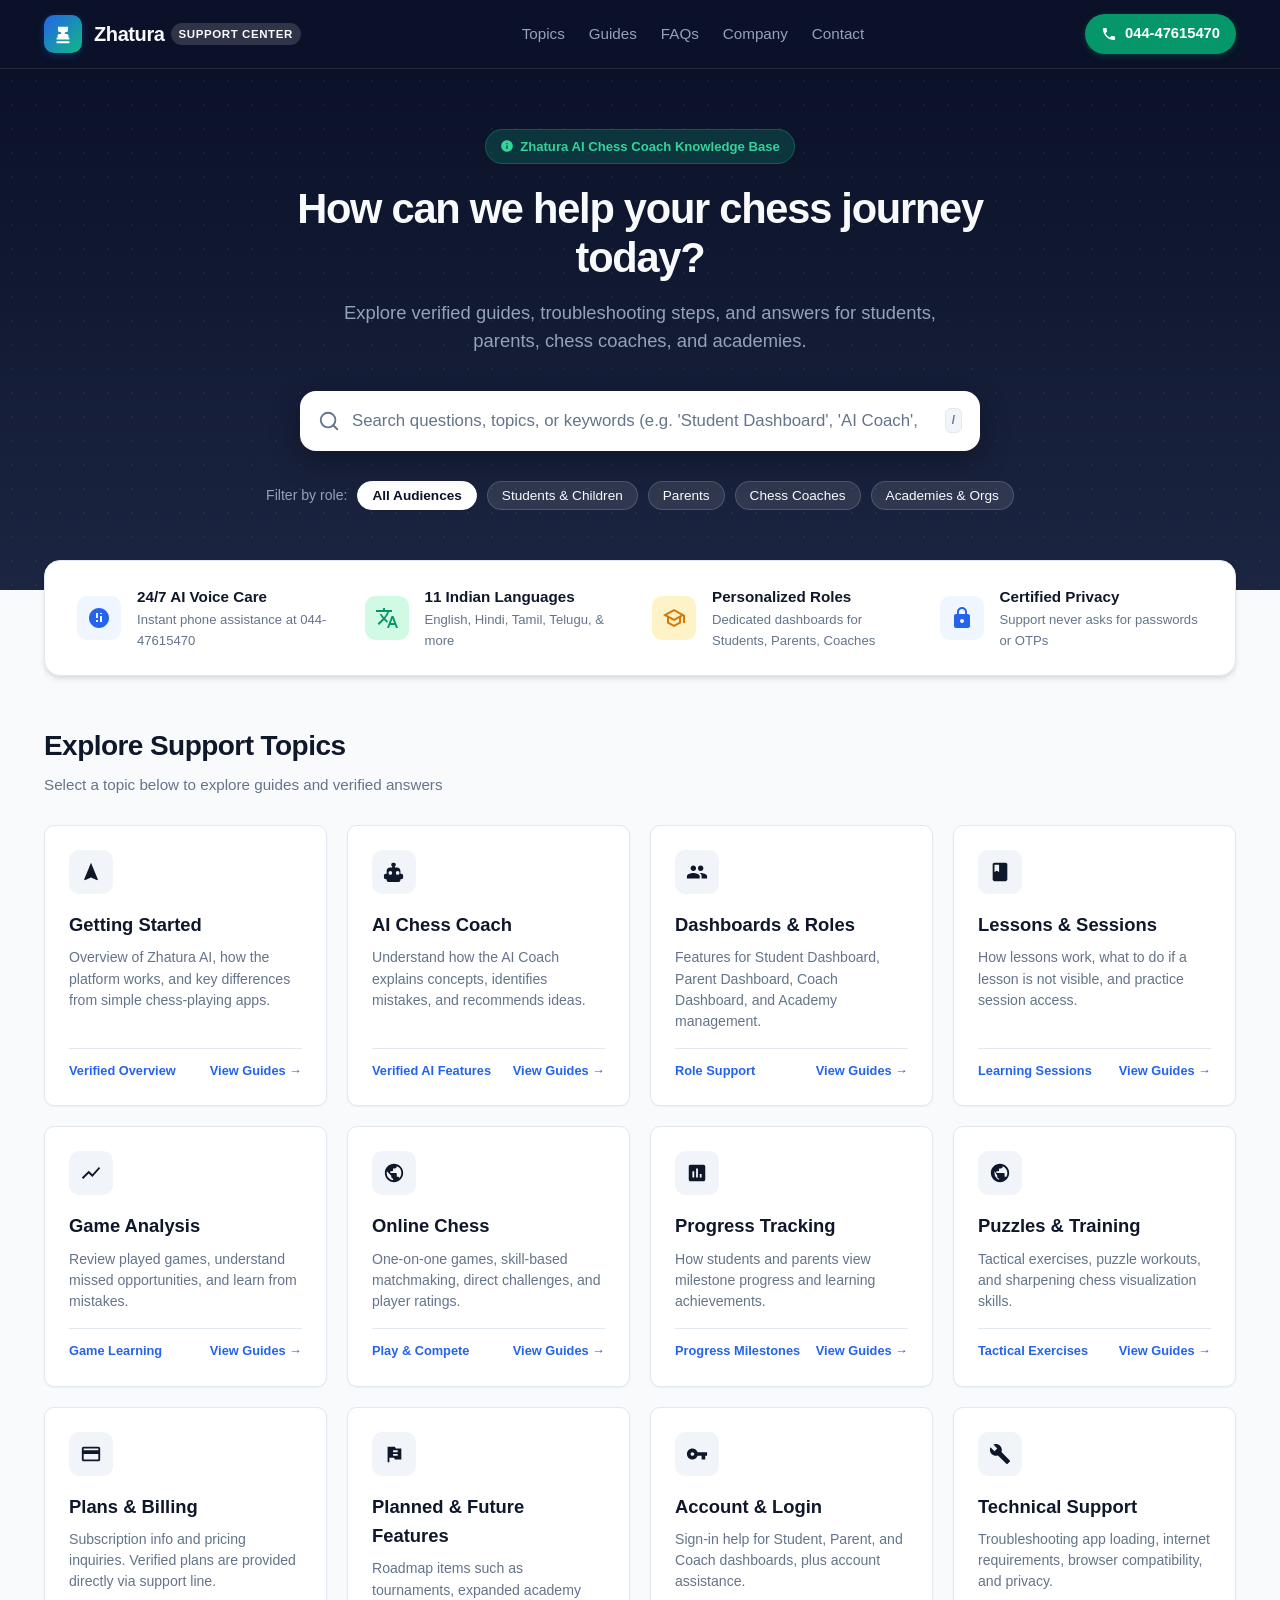
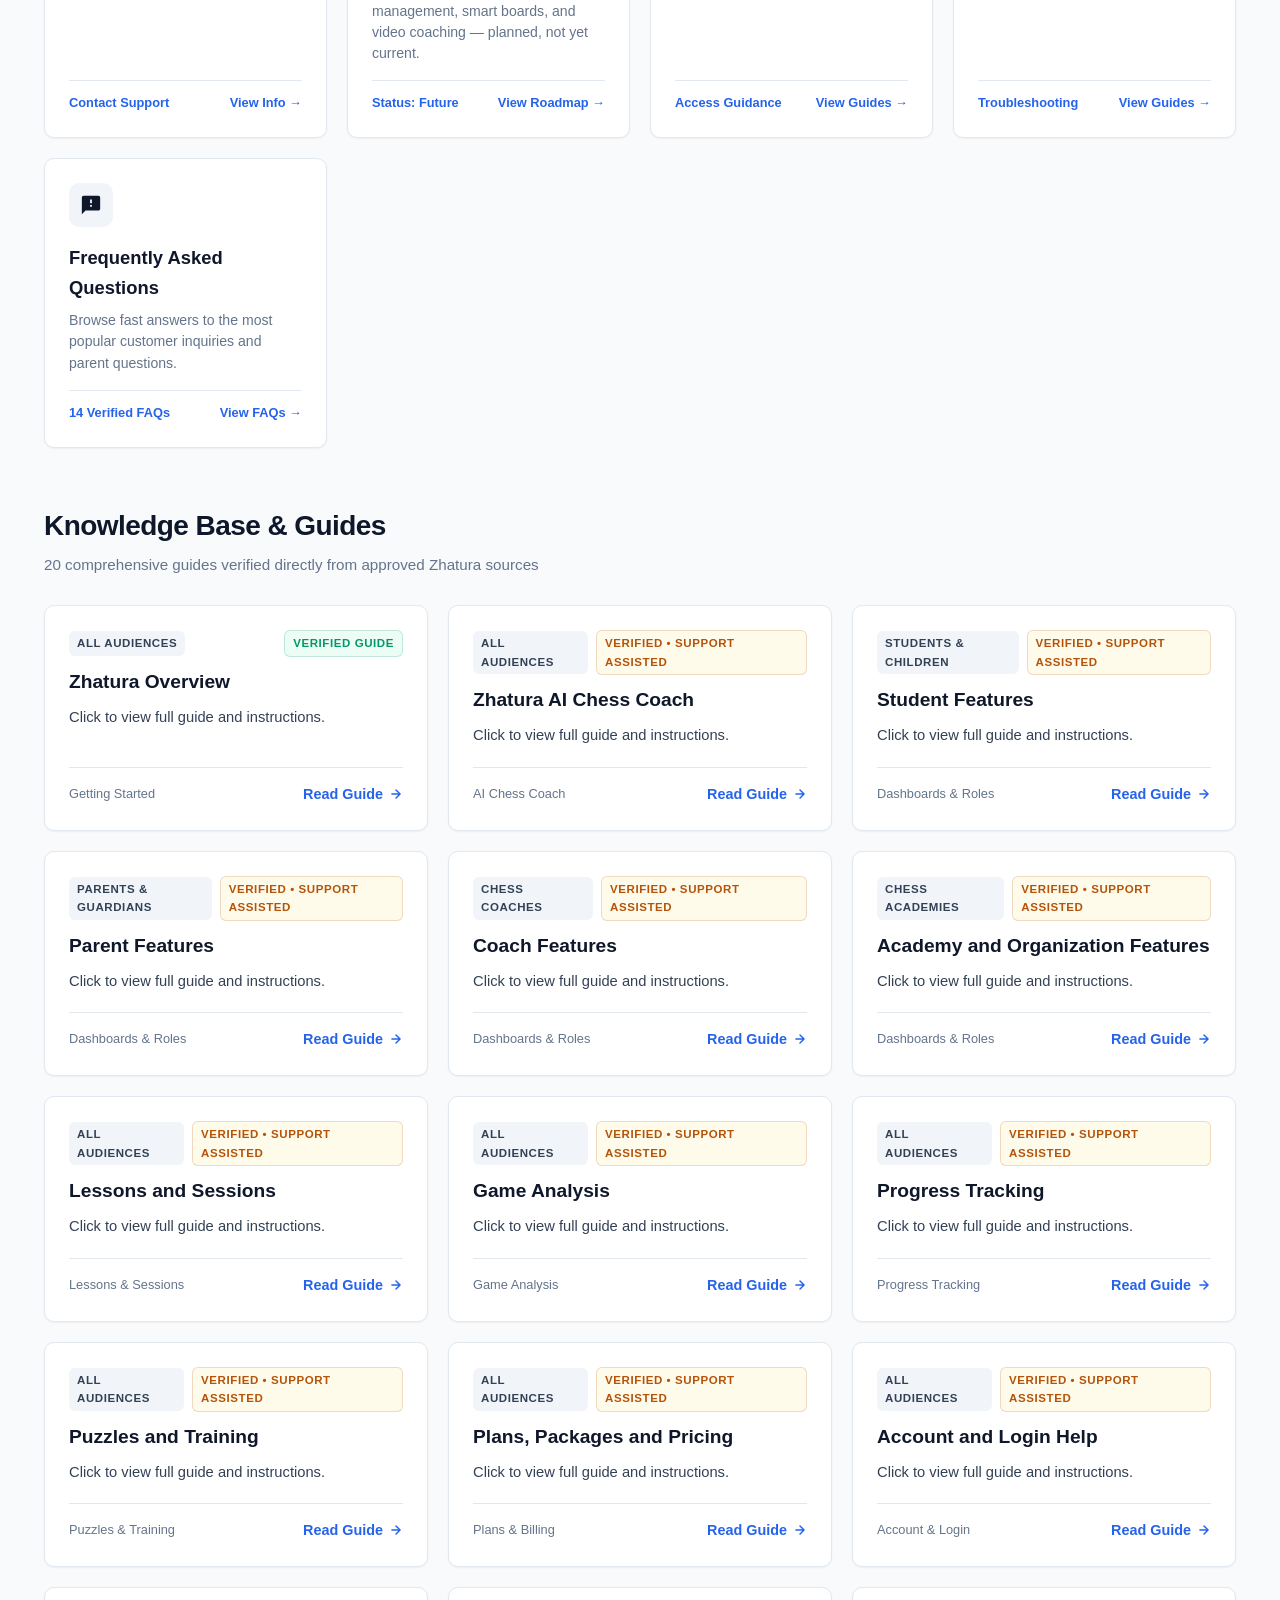
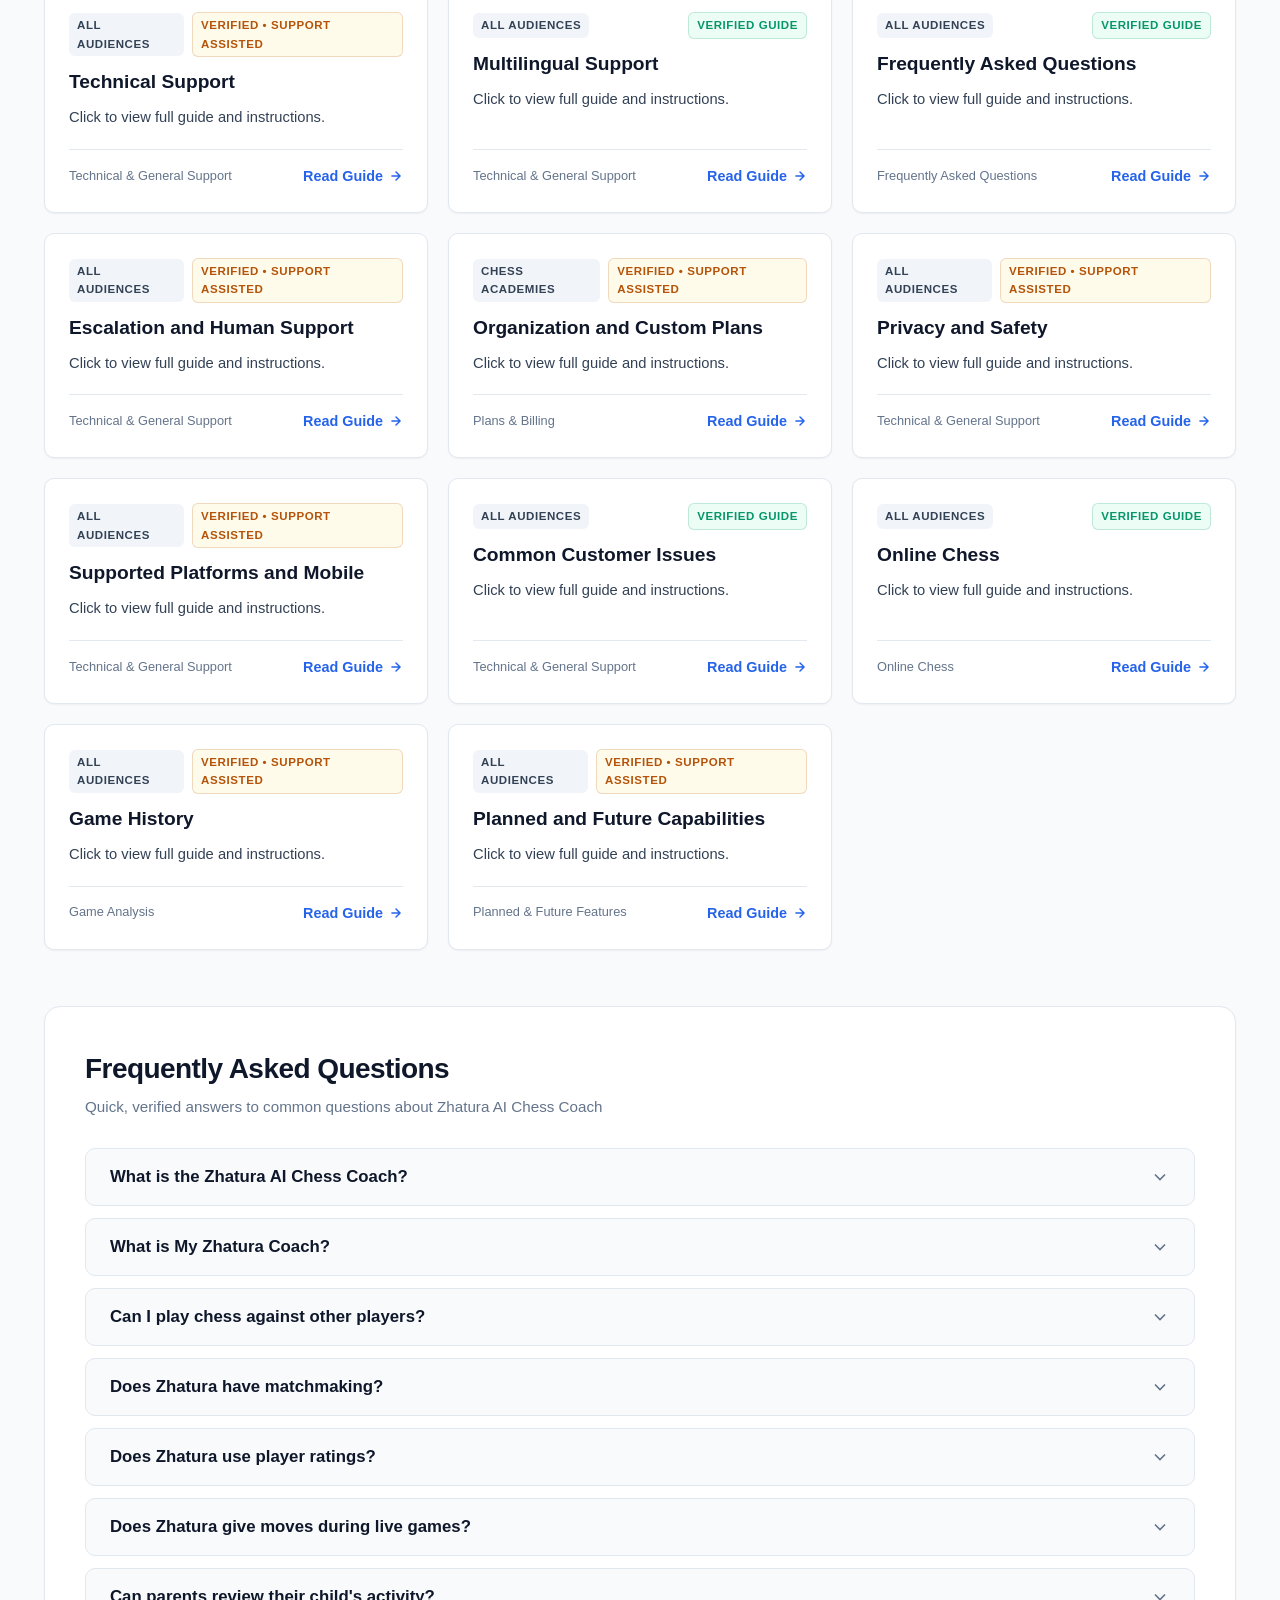
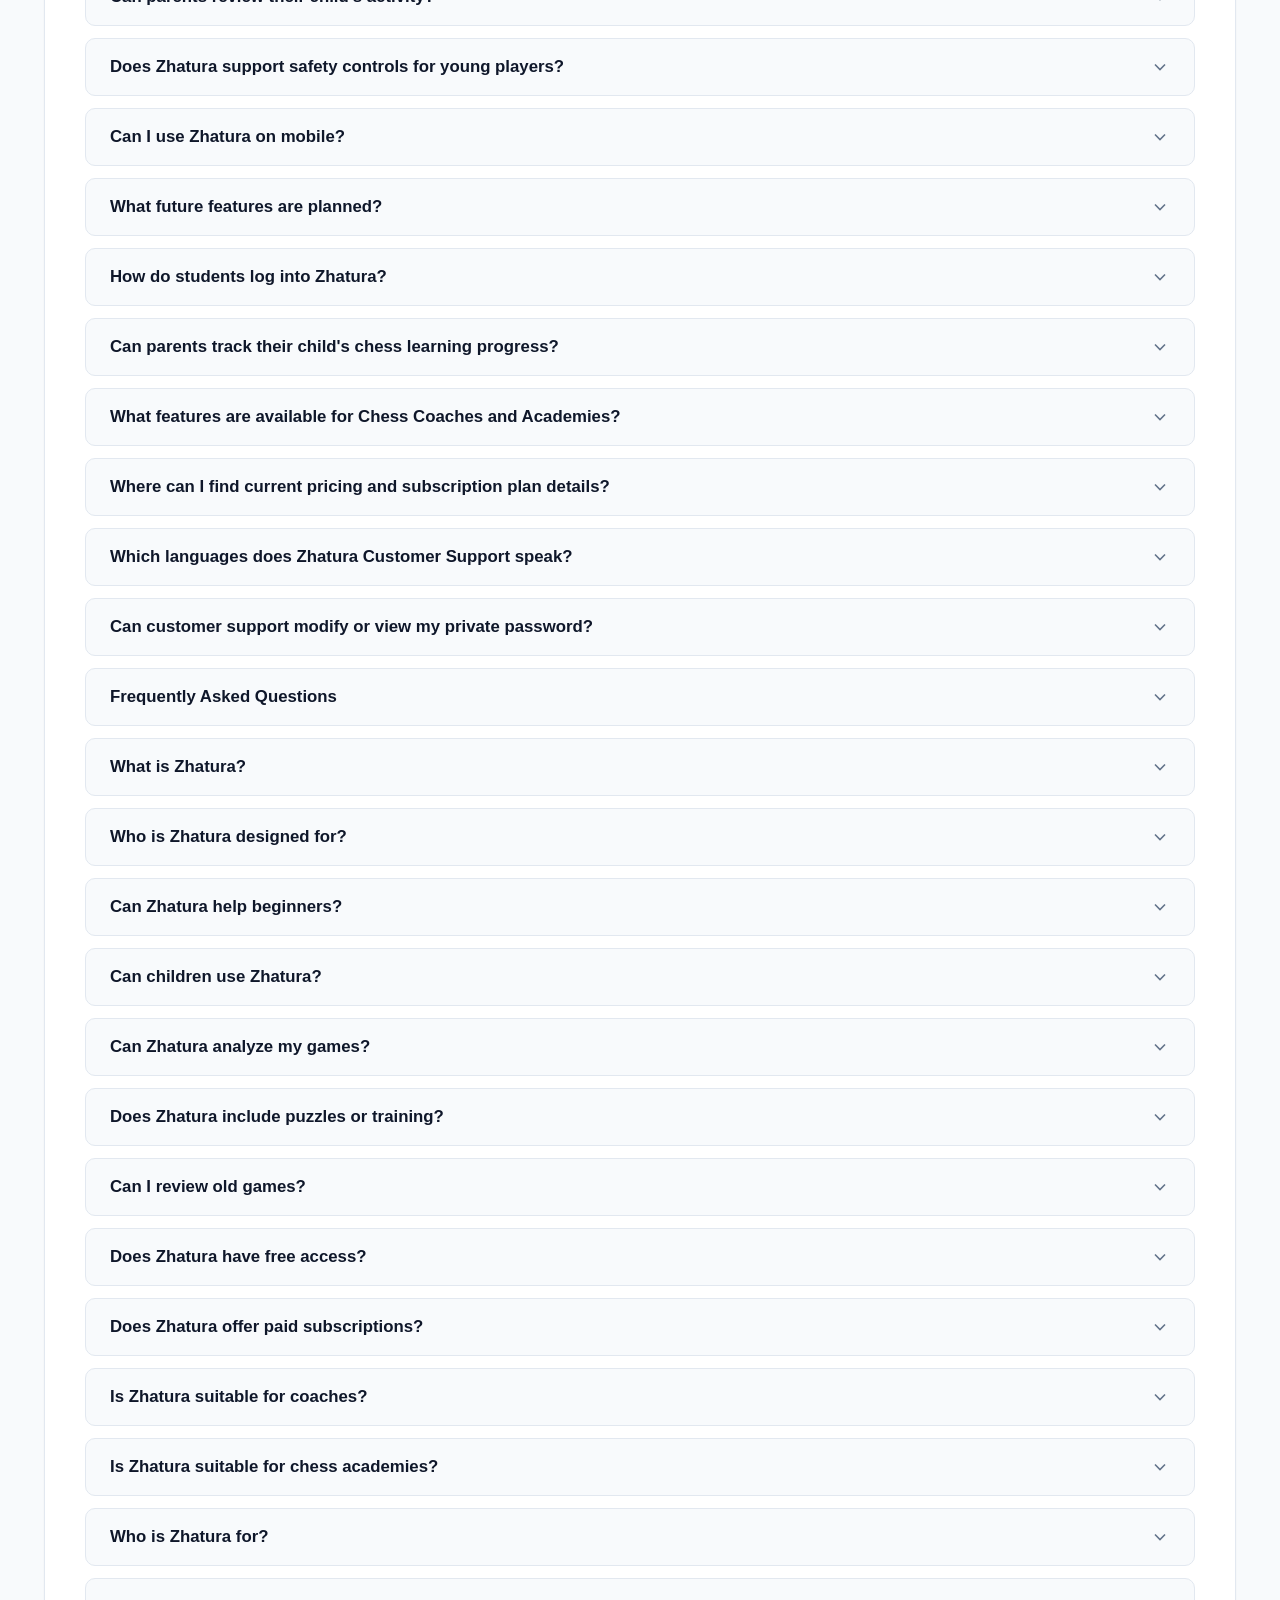
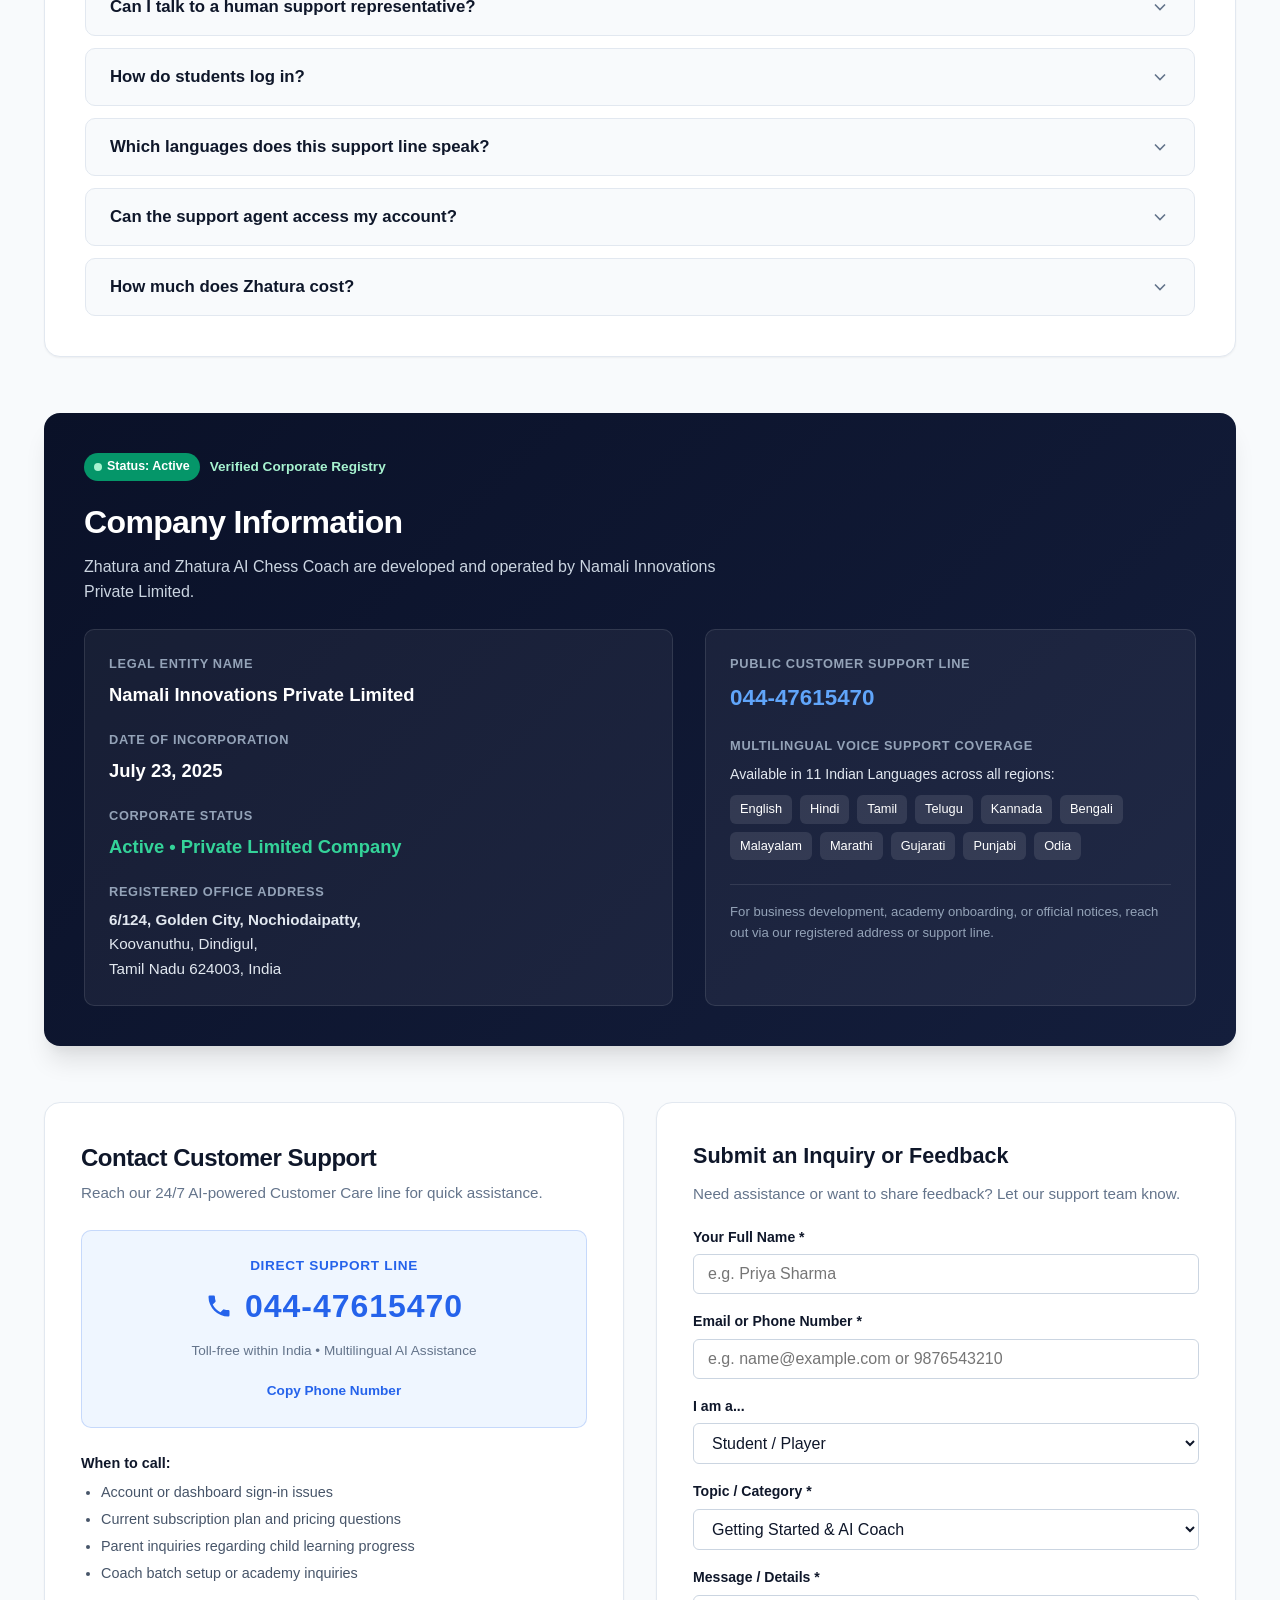
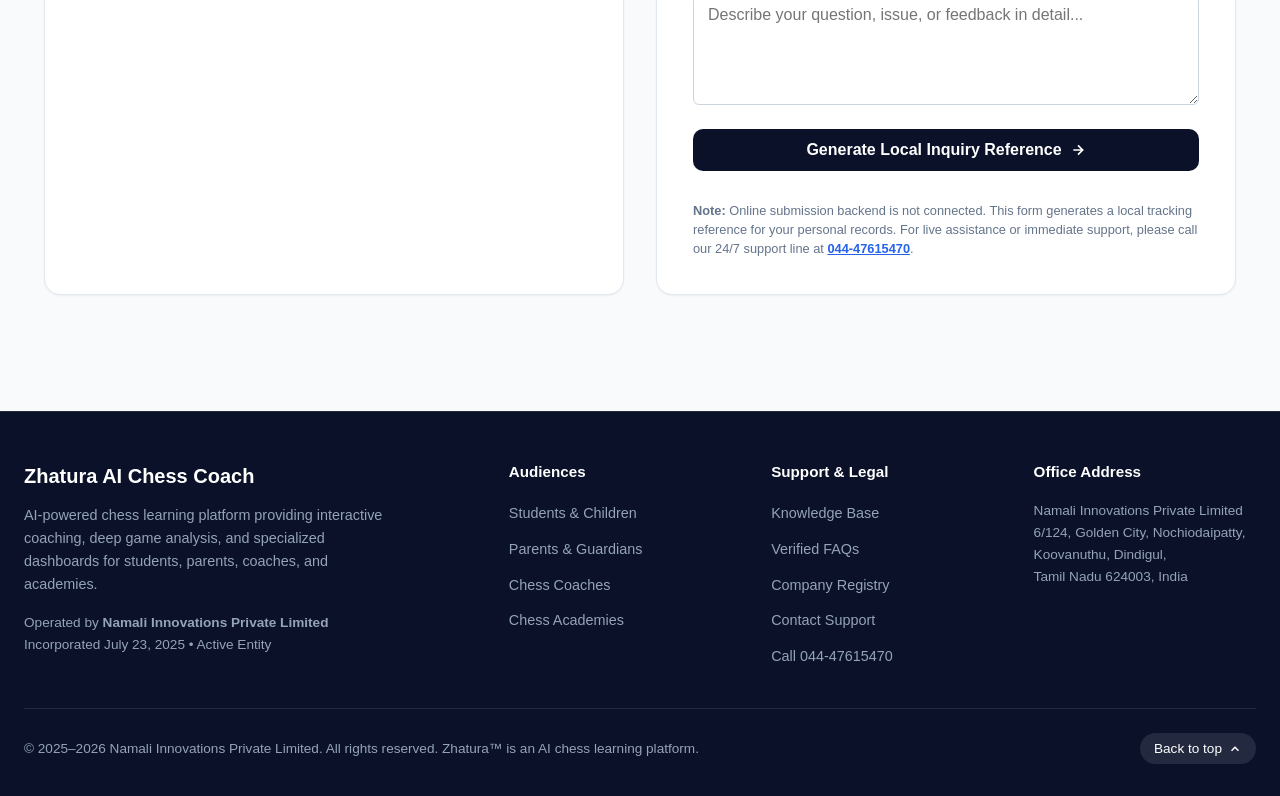
==== commit 2cbd346b: "Update public contact number to 044-47615470 / 04447615470 across website and codebase" ====
--- a/index.html
+++ b/index.html
@@ -20,7 +20,7 @@
   <!-- Favicon SVG -->
   <link rel="icon" type="image/svg+xml" href="data:image/svg+xml,%3Csvg xmlns='http://www.w3.org/2000/svg' viewBox='0 0 24 24' fill='%232563EB'%3E%3Cpath d='M19 22H5v-2h14v2M19 18H5v-2h14v2M17.5 7.5a2.5 2.5 0 0 1-2.5 2.5H14v2h2a2 2 0 0 1 2 2v2H6v-2a2 2 0 0 1 2-2h2v-2H9a2.5 2.5 0 0 1-2.5-2.5V4h11v3.5z'/%3E%3C/svg%3E">
 
-      <!-- Primary Inlined Stylesheet for Instant Bulletproof Rendering -->
+        <!-- Primary Inlined Stylesheet for Instant Bulletproof Rendering -->
   <style id="zhatura-core-styles">
 /* ==========================================================================
    Zhatura AI Chess Coach — Professional Customer Support Design System
@@ -1365,7 +1365,7 @@
     "logo": "https://zhatura.com/assets/logo.svg",
     "contactPoint": {
       "@type": "ContactPoint",
-      "telephone": "+91-95138-86363",
+      "telephone": "+91-44-47615470",
       "contactType": "customer service",
       "availableLanguage": [
         "English", "Hindi", "Bengali", "Tamil", "Telugu",
@@ -1410,7 +1410,7 @@
         "name": "How do students log into Zhatura?",
         "acceptedAnswer": {
           "@type": "Answer",
-          "text": "Students log in through the Student Dashboard. For account-specific issues, contact customer support at 095-138-86363."
+          "text": "Students log in through the Student Dashboard. For account-specific issues, contact customer support at 044-47615470."
         }
       },
       {
@@ -1426,7 +1426,7 @@
         "name": "How can I inquire about current plans and pricing?",
         "acceptedAnswer": {
           "@type": "Answer",
-          "text": "Zhatura documentation describes free access with limited coaching reviews and paid subscriptions with expanded access. For current plan or pricing information, please contact Zhatura Customer Support directly at 095-138-86363."
+          "text": "Zhatura documentation describes free access with limited coaching reviews and paid subscriptions with expanded access. For current plan or pricing information, please contact Zhatura Customer Support directly at 044-47615470."
         }
       },
       {
@@ -1494,9 +1494,9 @@
       </nav>
 
       <div class="header-cta">
-        <a href="tel:09513886363" class="phone-cta-btn" aria-label="Call Zhatura Support at 095-138-86363">
+        <a href="tel:04447615470" class="phone-cta-btn" aria-label="Call Zhatura Support at 044-47615470">
           <svg viewBox="0 0 24 24" aria-hidden="true"><path d="M6.62 10.79a15.053 15.053 0 006.59 6.59l2.2-2.2a1 1 0 011.02-.24c1.12.37 2.33.57 3.57.57a1 1 0 011 1V20a1 1 0 01-1 1A17 17 0 013 4a1 1 0 011-1h3.5a1 1 0 011 1c0 1.25.2 2.45.57 3.57a1 1 0 01-.25 1.02l-2.2 2.2z"/></svg>
-          <span>095-138-86363</span>
+          <span>044-47615470</span>
         </a>
       </div>
     </div>
@@ -1561,7 +1561,7 @@
         </div>
         <div>
           <div class="trust-title">24/7 AI Voice Care</div>
-          <div class="trust-desc">Instant phone assistance at 095-138-86363</div>
+          <div class="trust-desc">Instant phone assistance at 044-47615470</div>
         </div>
       </div>
 
@@ -1913,7 +1913,7 @@
             <svg class="faq-icon" viewBox="0 0 24 24" fill="none" stroke="currentColor" stroke-width="2"><path d="M6 9l6 6 6-6"/></svg>
           </button>
           <div class="faq-answer" id="faq-item-2-ans">
-            <p>Students log in through the Student Dashboard. If you experience sign-in issues with a specific child account, our Customer Support team at 095-138-86363 can note your ticket and assist.</p>
+            <p>Students log in through the Student Dashboard. If you experience sign-in issues with a specific child account, our Customer Support team at 044-47615470 can note your ticket and assist.</p>
           </div>
         </div>
 
@@ -1923,7 +1923,7 @@
             <svg class="faq-icon" viewBox="0 0 24 24" fill="none" stroke="currentColor" stroke-width="2"><path d="M6 9l6 6 6-6"/></svg>
           </button>
           <div class="faq-answer" id="faq-item-3-ans">
-            <p>For current plan or pricing information, please contact Zhatura Customer Support directly at 095-138-86363. Our customer service team will share current details, discounts, and organization options.</p>
+            <p>For current plan or pricing information, please contact Zhatura Customer Support directly at 044-47615470. Our customer service team will share current details, discounts, and organization options.</p>
           </div>
         </div>
 
@@ -2022,7 +2022,7 @@
         <div class="company-card-block">
           <div class="company-field-title">Public Customer Support Line</div>
           <div class="company-field-value" style="font-size:1.4rem;">
-            <a href="tel:09513886363" style="color:#60A5FA; text-decoration:none;">095-138-86363</a>
+            <a href="tel:04447615470" style="color:#60A5FA; text-decoration:none;">044-47615470</a>
           </div>
 
           <div class="company-field-title">Multilingual Voice Support Coverage</div>
@@ -2057,9 +2057,9 @@
 
         <div class="call-highlight-box">
           <div style="font-size:0.85rem; font-weight:700; color:#2563EB; text-transform:uppercase; letter-spacing:0.05em; margin-bottom:4px;">Direct Support Line</div>
-          <a href="tel:09513886363" class="phone-big-link" aria-label="Call Zhatura Support at 095-138-86363">
+          <a href="tel:04447615470" class="phone-big-link" aria-label="Call Zhatura Support at 044-47615470">
             <svg width="28" height="28" viewBox="0 0 24 24" fill="currentColor" aria-hidden="true"><path d="M6.62 10.79a15.053 15.053 0 006.59 6.59l2.2-2.2a1 1 0 011.02-.24c1.12.37 2.33.57 3.57.57a1 1 0 011 1V20a1 1 0 01-1 1A17 17 0 013 4a1 1 0 011-1h3.5a1 1 0 011 1c0 1.25.2 2.45.57 3.57a1 1 0 01-.25 1.02l-2.2 2.2z"/></svg>
-            <span>095-138-86363</span>
+            <span>044-47615470</span>
           </a>
           <div class="phone-badge-info">Toll-free within India • Multilingual AI Assistance</div>
           <div style="margin-top:16px;">
@@ -2126,7 +2126,7 @@
             <svg width="16" height="16" viewBox="0 0 24 24" fill="none" stroke="currentColor" stroke-width="2.5" aria-hidden="true"><path d="M5 12h14M12 5l7 7-7 7"/></svg>
           </button>
           <p class="form-disclaimer" style="font-size:0.8rem; color:#64748B; margin-top:14px; line-height:1.5;">
-            <strong>Note:</strong> Online submission backend is not connected. This form generates a local tracking reference for your personal records. For live assistance or immediate support, please call our 24/7 support line at <a href="tel:09513886363" style="color:#2563EB; font-weight:600;">095-138-86363</a>.
+            <strong>Note:</strong> Online submission backend is not connected. This form generates a local tracking reference for your personal records. For live assistance or immediate support, please call our 24/7 support line at <a href="tel:04447615470" style="color:#2563EB; font-weight:600;">044-47615470</a>.
           </p>
         </form>
       </div>
@@ -2166,7 +2166,7 @@
             <li><a href="#faqs-section">Verified FAQs</a></li>
             <li><a href="#company-section">Company Registry</a></li>
             <li><a href="#contact-section">Contact Support</a></li>
-            <li><a href="tel:09513886363">Call 095-138-86363</a></li>
+            <li><a href="tel:04447615470">Call 044-47615470</a></li>
           </ul>
         </div>
 
